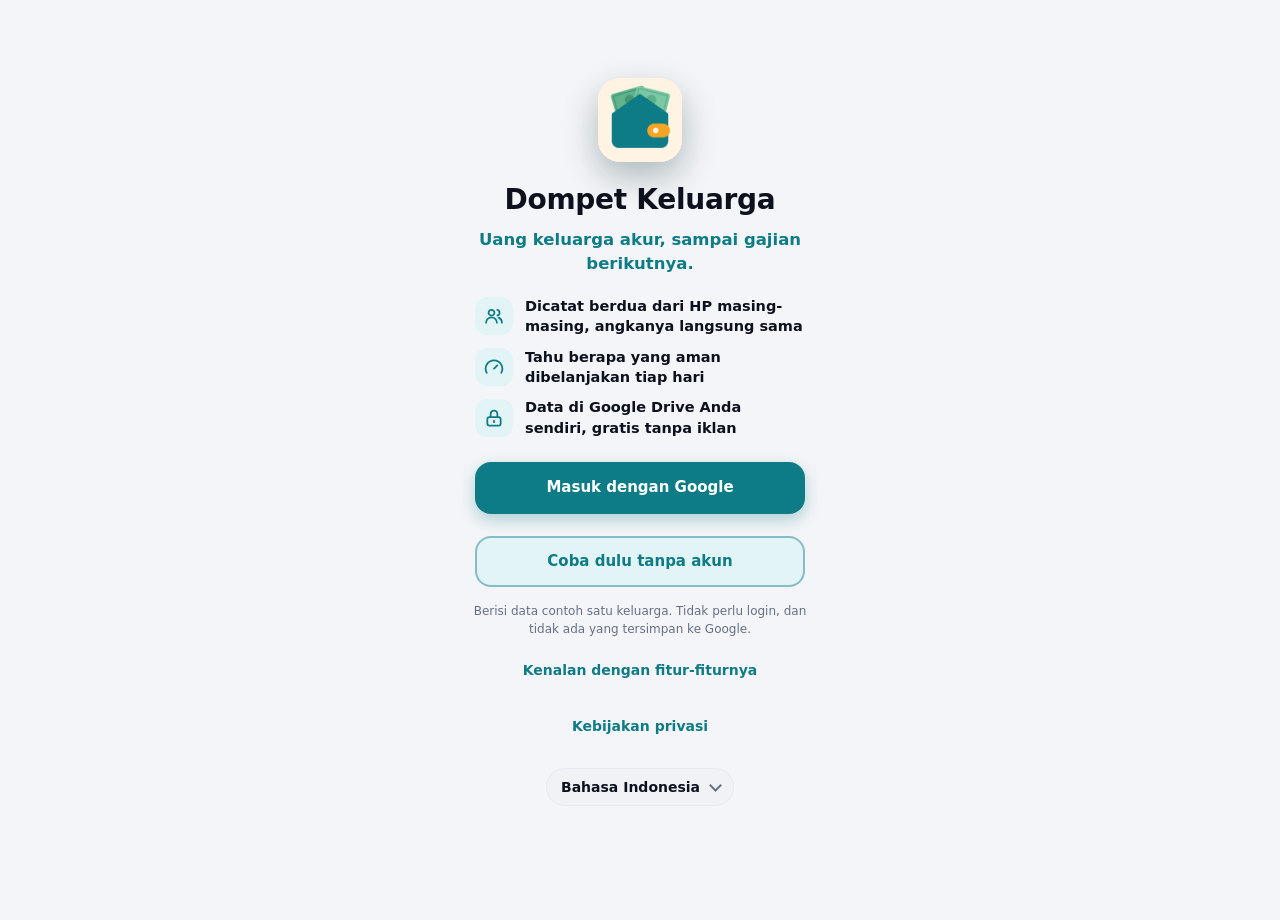
==== web/index.html @ 5c4fb296 "Kebiasaan & Tantangan kini halaman penuh (seperti Catatan, dengan tombol kembali) alih-alih lembar b" ====
<!DOCTYPE html>
<html lang="id">
  <head>
    <meta charset="utf-8">
    <!-- Lapisan cadangan terhadap XSS: skrip hanya dari situs ini & Google. Kalau isi skrip tema di bawah diubah,
         perbarui hash sha256-nya (lihat docs/PEMILIK.md → Mengembangkan). -->
    <meta http-equiv="Content-Security-Policy" content="default-src 'self';
      script-src 'self' 'sha256-sZtq8vXQrYJTKII27wSEOr4FVrgXUtl1KyW2w2p0Rfk=' https://accounts.google.com https://apis.google.com https://www.gstatic.com;
      style-src 'self' 'unsafe-inline' https://fonts.googleapis.com https://accounts.google.com https://apis.google.com https://www.gstatic.com;
      font-src 'self' data: https://fonts.gstatic.com;
      img-src 'self' data: blob: https:;
      connect-src 'self' https://*.googleapis.com https://accounts.google.com https://apis.google.com https://logam-mulia-api.iamutaki.workers.dev;
      frame-src https://accounts.google.com https://docs.google.com https://drive.google.com https://apis.google.com https://*.googleapis.com;
      object-src 'none'; base-uri 'self'; form-action 'self'">
    <meta name="viewport" content="width=device-width, initial-scale=1, viewport-fit=cover, interactive-widget=resizes-content">
    <meta name="theme-color" content="#f4f5f8" media="(prefers-color-scheme: light)">
    <meta name="theme-color" content="#0b0c10" media="(prefers-color-scheme: dark)">
    <title>Dompet Keluarga</title>
    <!-- Pratinjau tautan (WhatsApp, Instagram, Telegram): gambar 1200×630 di gambar/pratinjau.jpg -->
    <meta name="description" content="Catat keuangan keluarga berdua dari HP masing-masing. Gratis, tanpa iklan, data di Google Drive Anda sendiri.">
    <meta property="og:type" content="website">
    <meta property="og:site_name" content="Dompet Keluarga">
    <meta property="og:title" content="Dompet Keluarga: uang keluarga akur, sampai gajian berikutnya">
    <meta property="og:description" content="Dicatat berdua, angkanya sama. Gratis, tanpa iklan, data di Google Drive Anda. Coba langsung tanpa akun.">
    <meta property="og:image" content="https://shiroesyn202601-ship-it.github.io/dompet-keluarga/gambar/pratinjau.jpg">
    <meta property="og:image:width" content="1200">
    <meta property="og:image:height" content="630">
    <meta property="og:url" content="https://shiroesyn202601-ship-it.github.io/dompet-keluarga/">
    <meta name="twitter:card" content="summary_large_image">
    <link rel="manifest" href="manifest.webmanifest">
    <link rel="icon" type="image/png" sizes="32x32" href="ikon/favicon-32.png">
    <link rel="apple-touch-icon" href="ikon/apple-touch-icon.png">
    <meta name="apple-mobile-web-app-capable" content="yes">
    <meta name="mobile-web-app-capable" content="yes">
    <meta name="apple-mobile-web-app-status-bar-style" content="default">
    <meta name="apple-mobile-web-app-title" content="Dompet Keluarga">
    <link rel="preconnect" href="https://fonts.googleapis.com">
    <link rel="preconnect" href="https://fonts.gstatic.com" crossorigin>
    <!-- Font hanya di-preload (tidak menahan tampilan pertama); dipasang sebagai stylesheet oleh app.js. -->
    <link rel="preload" as="style" id="font-utama" href="https://fonts.googleapis.com/css2?family=Plus+Jakarta+Sans:wght@400;500;600;700;800&display=swap">
    <script>
      // Tema & mode samar dipasang sebelum CSS dimuat supaya layar tidak berkedip (lihat aturTema di app.js).
      try {
        var t = localStorage.getItem('dk_tema');
        if (t === 'dark' || t === 'light') document.documentElement.dataset.theme = t;
      } catch (e) { /* mode privat */ }
    </script>
    <link rel="stylesheet" href="assets/styles.css">
    <script src="https://accounts.google.com/gsi/client" async defer></script>
  </head>
  <body>
    <main id="view">
      <div class="kerangka" aria-busy="true" aria-label="Memuat" data-t-label>
        <div class="k-kepala"><i class="k-bulat"></i><div><i class="k-garis" style="width:50px"></i><i class="k-garis tebal" style="width:110px"></i></div><i class="k-pil"></i></div>
        <i class="k-kartu"></i>
        <div class="k-pintasan"><i></i><i></i><i></i><i></i><i></i><i></i></div>
        <div class="k-bento"><i></i><i></i></div>
        <i class="k-garis tebal" style="width:160px;margin:6px 0 12px"></i>
        <div class="k-daftar"><div><i class="k-bulat kecil"></i><i class="k-garis"></i></div><div><i class="k-bulat kecil"></i><i class="k-garis"></i></div><div><i class="k-bulat kecil"></i><i class="k-garis"></i></div></div>
      </div>
    </main>

    <nav class="bottomnav" id="nav" hidden>
      <!-- Layar lebar (≥ 960px): navigasi jadi sidebar kiri; elemen .hanya-lebar hanya tampil di sana (lihat styles.css → Tampilan web). -->
      <div class="nav-merek hanya-lebar"><img src="ikon/ikon-192.png" alt=""><b>Dompet Keluarga</b></div>
      <!-- HP: menu digeser kiri/kanan per halaman (3 halaman), tombol ＋ tetap di tengah (aturGeserNav di app.js).
           Layar lebar: pembungkus .nav-geser / .nav-hal tidak berpengaruh (display: contents). -->
      <div class="nav-geser" id="nav-geser"><div class="nav-hal">
      <button data-aksi="tab" data-tab="beranda" data-t>
        <svg class="ik" viewBox="0 0 24 24" aria-hidden="true"><path d="M3 10.5 12 3l9 7.5"/><path d="M5 9.5V20a1 1 0 0 0 1 1h4v-6h4v6h4a1 1 0 0 0 1-1V9.5"/></svg>Beranda</button>
      <button data-aksi="tab" data-tab="riwayat" data-t>
        <svg class="ik" viewBox="0 0 24 24" aria-hidden="true"><path d="M3 12a9 9 0 1 0 3-6.7L3 8"/><path d="M3 3v5h5"/><path d="M12 7v5l3 2"/></svg>Riwayat</button>
      <span class="nav-celah" aria-hidden="true"></span>
      <button data-aksi="tab" data-tab="dompet" data-t>
        <svg class="ik" viewBox="0 0 24 24" aria-hidden="true"><path d="M19 7V4a1 1 0 0 0-1-1H5a2 2 0 0 0 0 4h15a1 1 0 0 1 1 1v4h-3a2 2 0 0 0 0 4h3a1 1 0 0 0 1-1v-2a1 1 0 0 0-1-1"/><path d="M3 5v14a2 2 0 0 0 2 2h15a1 1 0 0 0 1-1v-4"/></svg>Dompet</button>
      <button data-aksi="tab" data-tab="laporan" data-t>
        <svg class="ik" viewBox="0 0 24 24" aria-hidden="true"><path d="M3 3v18h18"/><path d="M7 15v3M12 10v8M17 6v12"/></svg>Laporan</button>
      </div><div class="nav-hal">
      <button data-aksi="tab" data-tab="catatan" data-t>
        <svg class="ik" viewBox="0 0 24 24" aria-hidden="true"><rect x="3" y="4" width="18" height="17" rx="2"/><path d="M16 2v4M8 2v4M3 10h18"/></svg>Catatan</button>
      <button data-aksi="tab" data-tab="sholat" data-t>
        <svg class="ik" viewBox="0 0 24 24" aria-hidden="true"><path d="M4 21V11l8-6 8 6v10"/><path d="M9 21v-5a3 3 0 0 1 6 0v5"/><path d="M12 2v3"/></svg>Sholat</button>
      <span class="nav-celah" aria-hidden="true"></span>
      <button data-aksi="tab" data-tab="kebiasaan" data-t>
        <svg class="ik" viewBox="0 0 24 24" aria-hidden="true"><path d="M12 22c4 0 7-2.7 7-6.7 0-3.3-2.3-5.6-3.6-7.3-.4 1.8-1.4 3-2.6 3.6.2-3.4-1.4-6.6-4.3-8.6.2 3-1.4 5-3 6.8C4.3 11.2 5 13.6 5 15.3 5 19.3 8 22 12 22z"/></svg>Tantangan</button>
      <button data-aksi="cek-beli" data-t>
        <svg class="ik" viewBox="0 0 24 24" aria-hidden="true"><path d="M5 8h14l-1.2 12.1a1 1 0 0 1-1 .9H7.2a1 1 0 0 1-1-.9z"/><path d="M9 11V7a3 3 0 0 1 6 0v4"/></svg>Cek beli</button>
      </div><div class="nav-hal">
      <button data-aksi="atur-anggaran" data-t>
        <svg class="ik" viewBox="0 0 24 24" aria-hidden="true"><circle cx="12" cy="12" r="9"/><circle cx="12" cy="12" r="5"/><circle cx="12" cy="12" r="1"/></svg>Anggaran</button>
      <button data-aksi="kelola-rutin" data-t>
        <svg class="ik" viewBox="0 0 24 24" aria-hidden="true"><path d="M4 2v20l2-1 2 1 2-1 2 1 2-1 2 1 2-1 2 1V2l-2 1-2-1-2 1-2-1-2 1-2-1-2 1z"/><path d="M16 8h-6a2 2 0 1 0 0 4h4a2 2 0 1 1 0 4H8"/><path d="M12 17.5v-11"/></svg>Tagihan</button>
      <span class="nav-celah" aria-hidden="true"></span>
      <button class="nav-bawah" data-aksi="tab" data-tab="lainnya" data-t>
        <svg class="ik" viewBox="0 0 24 24" aria-hidden="true"><circle cx="12" cy="12" r="3"/><path d="M19.4 15a1.7 1.7 0 0 0 .3 1.8l.1.1a2 2 0 1 1-2.8 2.8l-.1-.1a1.7 1.7 0 0 0-1.8-.3 1.7 1.7 0 0 0-1 1.5V21a2 2 0 1 1-4 0v-.1a1.7 1.7 0 0 0-1.1-1.5 1.7 1.7 0 0 0-1.8.3l-.1.1a2 2 0 1 1-2.8-2.8l.1-.1a1.7 1.7 0 0 0 .3-1.8 1.7 1.7 0 0 0-1.5-1H3a2 2 0 1 1 0-4h.1a1.7 1.7 0 0 0 1.5-1.1 1.7 1.7 0 0 0-.3-1.8l-.1-.1a2 2 0 1 1 2.8-2.8l.1.1a1.7 1.7 0 0 0 1.8.3H9a1.7 1.7 0 0 0 1-1.5V3a2 2 0 1 1 4 0v.1a1.7 1.7 0 0 0 1 1.5 1.7 1.7 0 0 0 1.8-.3l.1-.1a2 2 0 1 1 2.8 2.8l-.1.1a1.7 1.7 0 0 0-.3 1.8V9a1.7 1.7 0 0 0 1.5 1H21a2 2 0 1 1 0 4h-.1a1.7 1.7 0 0 0-1.5 1z"/></svg>Pengaturan</button>
      </div></div>
      <button class="fab" data-aksi="tambah-trx" aria-label="Catat transaksi" data-t-label>
        <svg class="ik" viewBox="0 0 24 24" aria-hidden="true"><path d="M12 5v14M5 12h14"/></svg><span class="hanya-lebar" data-t>Catat transaksi</span></button>
      <div class="nav-titik" aria-hidden="true"><i></i><i></i><i></i></div>
    </nav>

    <div id="sheet" class="sheet" hidden>
      <div class="sheet-bg" data-aksi="tutup-sheet"></div>
      <div class="sheet-panel" role="dialog" aria-modal="true">
        <div class="grabber"></div>
        <div class="sheet-head">
          <h2 id="sheet-judul"></h2>
          <button class="tombol-ikon" data-aksi="tutup-sheet" aria-label="Tutup" data-t-label>
            <svg class="ik" viewBox="0 0 24 24" aria-hidden="true" style="width:18px;height:18px"><path d="M18 6 6 18M6 6l12 12"/></svg></button>
        </div>
        <div id="sheet-isi"></div>
      </div>
    </div>

    <div id="antrian" class="antrian" aria-live="polite" hidden></div>
    <input type="file" id="input-struk" accept="image/*" hidden>
    <input type="file" id="input-struk-kamera" accept="image/*" capture="environment" hidden>
    <div id="loading" class="loading" hidden><div class="spinner"></div></div>
    <div id="sesi" class="sesi" role="alertdialog" aria-modal="true" aria-labelledby="sesi-judul" hidden></div>
    <div id="kunci" class="kunci" role="dialog" aria-modal="true" aria-label="Aplikasi terkunci" data-t-label hidden></div>
    <div id="tanya" class="sesi tanya" role="alertdialog" aria-modal="true" aria-labelledby="tanya-pesan" hidden></div>
    <div id="toast" class="toast" hidden></div>

    <script src="assets/bahasa.js"></script>
    <script src="assets/bahasa-en.js"></script>
    <script src="assets/config.js"></script>
    <script src="assets/google.js"></script>
    <script src="assets/demo.js"></script>
    <script src="assets/struk.js"></script>
    <script src="assets/sholat.js"></script>
    <script src="assets/ilustrasi.js"></script>
    <script src="assets/db.js"></script>
    <script src="assets/app.js"></script>
    <script src="assets/app-halaman.js"></script>
    <script src="assets/app-form.js"></script>
    <script src="assets/app-aksi.js"></script>
    <script src="assets/app-catatan.js"></script>
    <script src="assets/app-interaksi.js"></script>
    <script src="assets/app-fitur.js"></script>
    <script src="assets/muda.js"></script>
  </body>
</html>
---- web/assets/styles.css ----
/* ==========================================================================
   Dompet Keluarga — gaya "fintech bersih"
   Latar terang lembut, kartu besar membulat, angka tebal, satu warna aksen,
   navigasi pil mengambang. Mode gelap otomatis mengikuti perangkat.
   ========================================================================== */

:root {
  --bg: #f4f5f8;
  --card: #ffffff;
  --card-2: #f1f2f6;          /* isian, tile, tombol sekunder */
  --text: #0c111d;
  --muted: #667085;
  --line: #e8eaef;
  --primary: #0e7c86;
  --primary-soft: #e2f4f5;
  --on-primary: #ffffff;
  --masuk: #079455;
  --keluar: #d63c2f;
  --transfer: #2e6bdc;
  --hero-1: #062a2e;
  --hero-2: #0b4f55;
  --shadow: 0 1px 2px rgba(16, 24, 40, .04), 0 4px 16px rgba(16, 24, 40, .05);
  --shadow-up: 0 10px 30px rgba(16, 24, 40, .14);
  --radius: 22px;
  --radius-sm: 14px;
  --nav-h: 68px;
  /* Grafik: seri kategorikal (divalidasi untuk buta warna di atas --card) & status anggaran */
  --seri-1: #2a78d6;
  --seri-2: #eb6834;
  --status-warning: #fab219;
  --status-critical: #d03b3b;
  color-scheme: light;
}
/* Mode gelap: otomatis ikut perangkat, kecuali dipilih manual di ⚙️ (atribut data-theme di <html>).
   Isi dua blok di bawah harus sama. */
:root[data-theme="dark"] {
  --bg: #0b0c10;
  --card: #15171d;
  --card-2: #1d2028;
  --text: #f2f4f7;
  --muted: #98a2b3;
  --line: #252833;
  --primary: #4cc9d1;
  --primary-soft: #0f2e31;
  --on-primary: #04211f;
  --masuk: #3ccb8b;
  --keluar: #ff8a7a;
  --transfer: #6ea2ff;
  --hero-1: #082b2e;
  --hero-2: #0e4c52;
  --shadow: none;
  --shadow-up: 0 10px 30px rgba(0, 0, 0, .5);
  --seri-1: #3987e5;
  --seri-2: #d95926;
  color-scheme: dark;
}
@media (prefers-color-scheme: dark) {
  :root:not([data-theme="light"]) {
    --bg: #0b0c10;
    --card: #15171d;
    --card-2: #1d2028;
    --text: #f2f4f7;
    --muted: #98a2b3;
    --line: #252833;
    --primary: #4cc9d1;
    --primary-soft: #0f2e31;
    --on-primary: #04211f;
    --masuk: #3ccb8b;
    --keluar: #ff8a7a;
    --transfer: #6ea2ff;
    --hero-1: #082b2e;
    --hero-2: #0e4c52;
    --shadow: none;
    --shadow-up: 0 10px 30px rgba(0, 0, 0, .5);
    --seri-1: #3987e5;
    --seri-2: #d95926;
    color-scheme: dark;
  }
}

* { box-sizing: border-box; -webkit-tap-highlight-color: transparent; }
html, body { margin: 0; background: var(--bg); color: var(--text); overscroll-behavior-y: contain; }
body {
  font: 15px/1.45 "Plus Jakarta Sans", system-ui, -apple-system, "Segoe UI", Roboto, sans-serif;
  max-width: 520px;
  margin: 0 auto;
  min-height: 100vh;
  -webkit-font-smoothing: antialiased;
}
button, input, select, textarea { font: inherit; color: inherit; }
button { cursor: pointer; border: 0; background: none; padding: 0; }
button:focus-visible, a:focus-visible, input:focus-visible { outline: 2px solid var(--primary); outline-offset: 2px; }
h1, h2, h3 { margin: 0; letter-spacing: -.01em; }
.besar, .nominal, .nilai, .tile b, .ringkas b, .input-jumlah input { font-variant-numeric: tabular-nums; }
svg.ik { width: 22px; height: 22px; stroke: currentColor; fill: none; stroke-width: 1.9; stroke-linecap: round; stroke-linejoin: round; flex: none; }

/* Ruang bawah untuk navigasi mengambang, supaya isi terakhir tidak tertutup. */
#view { padding: 14px 16px calc(var(--nav-h) + 40px + env(safe-area-inset-bottom)); }

/* ---------- Header ---------- */
.kepala { display: flex; align-items: center; justify-content: space-between; gap: 12px; margin: 4px 0 18px; }
.kepala h1 { font-size: 24px; font-weight: 800; }
.kepala small { display: block; color: var(--muted); font-size: 13px; }
.kepala-kanan { display: flex; align-items: center; gap: 8px; flex: none; }
.kepala-kembali { justify-content: flex-start; }
.sapa { display: flex; align-items: center; gap: 10px; min-width: 0; flex: 1; }
.sapa > div { min-width: 0; }
.sapa h1 { font-size: 18px; white-space: nowrap; overflow: hidden; text-overflow: ellipsis; }
.avatar {
  width: 40px; height: 40px; border-radius: 50%; flex: none; display: grid; place-items: center;
  background: linear-gradient(135deg, var(--primary), #f5a524); color: #fff; font-weight: 800; font-size: 16px;
}
/* Avatar: foto sendiri atau gambar bawaan (emoji di atas warna) */
.avatar-tombol { display: block; border-radius: 50%; }
.avatar-tombol:active .avatar { transform: scale(.94); }
.avatar-foto { overflow: hidden; background: var(--card-2); }
.avatar-foto img { width: 100%; height: 100%; object-fit: cover; display: block; }
.avatar-emoji, .grid-avatar button { background: linear-gradient(135deg, var(--av), color-mix(in srgb, var(--av) 55%, #000)); font-size: 29px; line-height: 1; }
.avatar.besar { width: 76px; height: 76px; font-size: 30px; }
.avatar-emoji.besar { font-size: 54px; }
.avatar.mini { display: inline-grid; width: 22px; height: 22px; font-size: 11px; vertical-align: -6px; }
.avatar-emoji.mini { font-size: 16px; }
.ikon-bulat .avatar { width: 100%; height: 100%; }
.avatar-pratinjau { display: flex; align-items: center; gap: 14px; margin-bottom: 16px; }
.avatar-pratinjau b { font-size: 17px; }
.avatar-pratinjau small { display: block; color: var(--muted); font-size: 12.5px; margin-top: 2px; }
.tombol-unggah-avatar { cursor: pointer; text-align: center; }
.grid-avatar { display: grid; grid-template-columns: repeat(6, minmax(0, 1fr)); gap: 10px; }
.grid-avatar button { aspect-ratio: 1; border-radius: 50%; display: grid; place-items: center; container-type: inline-size; transition: transform .12s; }
/* Ukuran emoji mengikuti lebar lingkarannya sendiri, jadi pas di HP maupun laptop. */
.grid-avatar button span { font-size: 28px; font-size: 56cqi; line-height: 1; }
.grid-avatar button:active { transform: scale(.92); }
.label-avatar { margin-top: 16px; }
.grid-avatar + .label-avatar { margin-top: 18px; }
.grid-avatar button.aktif { box-shadow: 0 0 0 2px var(--card), 0 0 0 4px var(--primary); }
.judul-bagian { font-size: 17px; font-weight: 800; margin: 24px 2px 10px; display: flex; justify-content: space-between; align-items: center; }
.judul-bagian button { font-size: 13px; font-weight: 700; color: var(--primary); }
.pemilih-bulan { display: flex; align-items: center; gap: 2px; background: var(--card); border-radius: 999px; padding: 3px; box-shadow: var(--shadow); border: 1px solid var(--line); }
.pemilih-bulan span { font-size: 13px; font-weight: 700; min-width: 96px; text-align: center; }
.pemilih-bulan button { width: 30px; height: 30px; border-radius: 50%; font-size: 18px; color: var(--muted); display: grid; place-items: center; }
.pemilih-bulan button:active { background: var(--card-2); }
.tombol-ikon { width: 40px; height: 40px; border-radius: 50%; background: var(--card); border: 1px solid var(--line); display: grid; place-items: center; font-size: 17px; color: var(--text); box-shadow: var(--shadow); flex: none; }

/* ---------- Kartu ---------- */
.kartu { background: var(--card); border-radius: var(--radius); padding: 18px; margin-bottom: 14px; box-shadow: var(--shadow); border: 1px solid var(--line); }
.kartu h3 { font-size: 15px; font-weight: 800; margin-bottom: 12px; display: flex; justify-content: space-between; align-items: center; gap: 8px; }
.kartu h3 button { color: var(--primary); font-size: 13px; font-weight: 700; }
.pemisah { border-top: 1px solid var(--line); margin: 8px 0; }

/* Kartu saldo: gaya kartu bank gelap dengan cahaya aksen */
.kartu-saldo {
  position: relative; overflow: hidden; color: #fff; border: 0; padding: 22px 20px 18px;
  background:
    radial-gradient(120% 90% at 100% 0%, rgba(45, 212, 191, .42), transparent 55%),
    radial-gradient(80% 70% at 0% 100%, rgba(245, 165, 36, .28), transparent 60%),
    linear-gradient(140deg, var(--hero-1), var(--hero-2));
  box-shadow: 0 14px 34px rgba(6, 42, 46, .28);
}
.kartu-saldo::after {
  content: ""; position: absolute; width: 220px; height: 220px; right: -80px; bottom: -120px;
  border-radius: 50%; border: 1px solid rgba(255, 255, 255, .08); box-shadow: 0 0 0 28px rgba(255, 255, 255, .03);
  pointer-events: none;
}
.kartu-saldo small { opacity: .72; font-size: 13px; }
.kartu-saldo .besar { font-size: 34px; font-weight: 800; margin: 2px 0 16px; letter-spacing: -.02em; }
.ringkas { display: grid; grid-template-columns: 1fr 1fr; gap: 10px; position: relative; z-index: 1; }
.ringkas > div { display: flex; align-items: center; gap: 10px; background: rgba(255, 255, 255, .09); border: 1px solid rgba(255, 255, 255, .1); border-radius: 16px; padding: 10px 12px; min-width: 0; }
.ringkas .panah-bulat { width: 30px; height: 30px; border-radius: 50%; display: grid; place-items: center; flex: none; font-size: 15px; font-weight: 800; }
.ringkas .panah-bulat.masuk { background: rgba(60, 203, 139, .2); color: #6ee7b0; }
.ringkas .panah-bulat.keluar { background: rgba(251, 117, 147, .2); color: #fda4b8; }
.ringkas > div > span:last-child { min-width: 0; }
.ringkas small { display: block; font-size: 11px; }
.ringkas b { display: block; font-size: 14px; white-space: nowrap; overflow: hidden; text-overflow: ellipsis; }
.selisih { margin-top: 12px; font-size: 13px; opacity: .85; position: relative; z-index: 1; }
.tautan-putih { display: inline-flex; align-items: center; gap: 4px; color: inherit; text-align: left; background: rgba(255, 255, 255, .1); border-radius: 999px; padding: 6px 12px; opacity: 1; }

/* ---------- Aksi cepat ---------- */
/* Baris pintasan: 5 tampil (lebar 1/5 area geser), sisanya digeser ke samping tanpa scrollbar; tombol Atur tetap di ujung. */
.aksi-cepat { display: grid; grid-template-columns: 5fr 1fr; gap: 4px; margin: 4px 0 18px; align-items: start; }
.aksi-cepat-geser { display: flex; overflow-x: auto; overflow-y: hidden; scroll-snap-type: x mandatory; overscroll-behavior-x: contain;
  scrollbar-width: none; -ms-overflow-style: none; padding: 4px 0 10px; margin: -4px 0 -10px; touch-action: pan-x pan-y; }
.aksi-cepat-geser::-webkit-scrollbar { display: none; }
.aksi-cepat-geser button { flex: 0 0 20%; scroll-snap-align: start; }
.aksi-cepat button { display: flex; flex-direction: column; align-items: center; gap: 6px; font-size: 11.5px; min-width: 0; text-align: center; line-height: 1.2; font-weight: 600; color: var(--text); }
.aksi-cepat .kotak { width: 48px; height: 48px; border-radius: 16px; display: grid; place-items: center; background: var(--card); border: 1px solid var(--line); box-shadow: var(--shadow); color: var(--primary); }
.aksi-cepat button:active .kotak { transform: scale(.94); }

/* ---------- Bento ---------- */
.bento { display: grid; grid-template-columns: 1fr 1fr; gap: 12px; margin-bottom: 14px; }
.bento > button { text-align: left; background: var(--card); border: 1px solid var(--line); border-radius: var(--radius); padding: 16px; box-shadow: var(--shadow); display: flex; flex-direction: column; gap: 6px; min-width: 0; }
.bento small { color: var(--muted); font-size: 12px; font-weight: 600; display: flex; justify-content: space-between; }
.bento b { font-size: 20px; font-weight: 800; white-space: nowrap; overflow: hidden; text-overflow: ellipsis; }
.bento .ket { font-size: 12px; color: var(--muted); }
.bento .meter { margin-top: 2px; }

/* ---------- Bar kategori & meter ---------- */
.bar-item { display: grid; grid-template-columns: 36px 1fr auto; gap: 5px 12px; align-items: center; padding: 8px 0; }
.bar-item .ikon { grid-row: span 2; width: 36px; height: 36px; border-radius: 12px; background: var(--card-2); display: grid; place-items: center; font-size: 18px; }
.bar-item .nama { font-size: 14px; font-weight: 600; min-width: 0; overflow: hidden; text-overflow: ellipsis; white-space: nowrap; }
.bar-item .nilai { font-size: 14px; font-weight: 700; text-align: right; white-space: nowrap; }
.bar-item .nilai small { font-weight: 500; color: var(--muted); font-size: 12px; }
.bar-item .ket { grid-column: 2 / 4; font-size: 12px; color: var(--muted); }
.bar { grid-column: 2 / 4; height: 6px; background: var(--card-2); border-radius: 99px; overflow: hidden; }
.bar i { display: block; height: 100%; background: var(--primary); border-radius: 99px; }
.meter { display: block; grid-column: 2 / 4; height: 8px; background: var(--card-2); border-radius: 99px; overflow: hidden; }
.meter i { display: block; height: 100%; background: var(--primary); border-radius: 99px; }
.meter.hampir i { background: var(--status-warning); }
.meter.lewat i { background: var(--status-critical); }
.baris .isi .meter { margin: 7px 0 5px; }

/* ---------- Daftar transaksi ---------- */
.trx { display: flex; align-items: center; gap: 12px; width: 100%; text-align: left; padding: 11px 0; border-bottom: 1px solid var(--line); }
.trx:last-child { border-bottom: 0; }
/* Transaksi kini dibungkus .trx-geser: garis pemisah ikut pembungkusnya. */
.trx-geser > .trx { border-bottom: 1px solid var(--line); }
.trx-geser:last-child > .trx { border-bottom: 0; }
.ikon-bulat { width: 44px; height: 44px; border-radius: 15px; background: var(--card-2); display: grid; place-items: center; font-size: 21px; flex: none; }
.trx-isi { flex: 1; min-width: 0; }
.trx-isi b { display: block; font-weight: 700; font-size: 14px; white-space: nowrap; overflow: hidden; text-overflow: ellipsis; }
.trx-isi small { display: block; color: var(--muted); font-size: 12px; white-space: nowrap; overflow: hidden; text-overflow: ellipsis; }
.nominal { font-weight: 800; font-size: 14px; white-space: nowrap; }
.nominal.masuk { color: var(--masuk); }
.nominal.keluar { color: var(--text); }
.nominal.transfer { color: var(--transfer); }
.nominal.minus { color: var(--keluar); }
.grup-tanggal { display: flex; justify-content: space-between; font-size: 13px; color: var(--muted); font-weight: 700; margin: 20px 4px 8px; }
.grup-tanggal:first-child { margin-top: 0; }
.kosong { text-align: center; color: var(--muted); padding: 26px 12px; font-size: 14px; }
.kosong span { font-size: 38px; display: block; margin-bottom: 8px; }

/* ---------- Filter ---------- */
.cari { width: 100%; padding: 13px 16px; border-radius: 16px; border: 1px solid var(--line); background: var(--card); margin-bottom: 12px; outline: none; box-shadow: var(--shadow); }
.cari:focus { border-color: var(--primary); }
.chips { display: flex; gap: 8px; overflow-x: auto; padding-bottom: 4px; margin-bottom: 14px; scrollbar-width: none; }
.chips::-webkit-scrollbar { display: none; }
.chip { padding: 8px 15px; min-height: 40px; border-radius: 999px; border: 1px solid var(--line); background: var(--card); font-size: 13px; font-weight: 600; white-space: nowrap; }
.chip small { font-weight: 500; color: inherit; opacity: .75; }
.chip.aktif { background: var(--text); color: var(--bg); border-color: var(--text); }

/* ---------- Baris daftar (dompet, pengaturan) ---------- */
.baris { display: flex; align-items: center; gap: 12px; width: 100%; text-align: left; padding: 12px 0; border-bottom: 1px solid var(--line); color: inherit; text-decoration: none; }
.baris:last-child { border-bottom: 0; }
.baris .isi { flex: 1; min-width: 0; }
.baris .isi b { font-weight: 700; }
.baris .isi small { display: block; color: var(--muted); font-size: 12px; }
.baris .panah { color: var(--muted); font-size: 20px; }
.baris-input .field { flex: none; width: 128px; padding: 9px 12px; text-align: right; }
.tombol-tambah { width: 100%; padding: 14px; border-radius: 16px; border: 1.5px dashed var(--line); color: var(--primary); font-weight: 700; margin-top: 2px; background: transparent; }

/* ---------- Tabungan ---------- */
.ringkas-tabungan { display: flex; align-items: center; gap: 12px; margin-bottom: 14px; }
.ringkas-tabungan small { display: block; color: var(--muted); font-size: 12px; }
.ringkas-tabungan b { font-size: 26px; font-weight: 800; }

/* ---------- Laporan ---------- */
.kpi { display: grid; grid-template-columns: 1fr 1fr; gap: 12px; margin-bottom: 14px; }
.kpi .tile:last-child:nth-child(odd) { grid-column: 1 / -1; }
.tile { background: var(--card); border: 1px solid var(--line); border-radius: 18px; padding: 14px; min-width: 0; box-shadow: var(--shadow); }
.tile small { display: block; color: var(--muted); font-size: 12px; font-weight: 600; }
.tile b { display: block; font-size: 17px; font-weight: 800; margin-top: 4px; overflow-wrap: anywhere; }
.tile span { display: block; font-size: 11px; color: var(--muted); margin-top: 2px; }
.legenda { display: flex; gap: 14px; font-size: 12px; color: var(--muted); margin-bottom: 6px; }
.sw { display: inline-block; width: 10px; height: 10px; border-radius: 3px; margin-right: 6px; vertical-align: -1px; }
.sw.seri-1 { background: var(--seri-1); }
.sw.seri-2 { background: var(--seri-2); }
.grafik { display: block; width: 100%; height: auto; }
.grafik .grid { stroke: var(--line); stroke-width: 1; }
.grafik .dasar { stroke: var(--muted); stroke-width: 1; opacity: .5; }
.grafik .sumbu { fill: var(--muted); font-size: 10px; font-family: inherit; }
.grafik .sumbu.aktif { fill: var(--text); font-weight: 800; }
.grafik .seri-1 { fill: var(--seri-1); }
.grafik .seri-2 { fill: var(--seri-2); }
.grafik .pilih { fill: var(--primary-soft); }
.grafik .hit { fill: transparent; cursor: pointer; }
.grafik .garis { fill: none; stroke-width: 2.4; stroke-linejoin: round; stroke-linecap: round;
  stroke-dasharray: 1; stroke-dashoffset: 1; animation: gambar-garis .9s cubic-bezier(.4, 0, .2, 1) .1s forwards; }
.grafik .garis.seri-1 { stroke: var(--seri-1); }
.grafik .garis.seri-2 { stroke: var(--seri-2); }
.grafik .area { stroke: none; opacity: 0; animation: muncul-area .6s ease-out .6s forwards; }
.grafik .area.seri-1 { fill: var(--seri-1); }
.grafik .area.seri-2 { fill: var(--seri-2); }
.grafik .titik { stroke: var(--card); stroke-width: 1.5; opacity: 0; animation: muncul-titik .3s ease-out forwards; transform-box: fill-box; transform-origin: center; }
/* Batang tumbuh dari garis dasar (selisih negatif tumbuh ke bawah dari garis nol) */
.grafik .tumbuh { transform-box: fill-box; transform-origin: 50% 100%; animation: tumbuh .6s cubic-bezier(.2, .8, .2, 1) both; }
.grafik .defisit.tumbuh { transform-origin: 50% 0; }
/* Carousel Laporan: animasi hanya di slide yang sedang dilihat (.main), diputar ulang setiap kali didatangi.
   Slide lain menunggu di keadaan awal (tersembunyi); .diam = langsung tampil penuh tanpa animasi. */
.slide-grafik:not(.main) .grafik * { animation: none !important; }
.slide-grafik:not(.main):not(.diam) .tumbuh { transform: scaleY(0); }
.slide-grafik.diam .garis { stroke-dashoffset: 0; }
.slide-grafik.diam .area { opacity: .1; }
.slide-grafik.diam .titik { opacity: 1; }
@keyframes tumbuh { from { transform: scaleY(0); } }
@keyframes gambar-garis { to { stroke-dashoffset: 0; } }
@keyframes muncul-area { to { opacity: .1; } }
@keyframes muncul-titik { from { opacity: 0; transform: scale(.3); } to { opacity: 1; transform: scale(1); } }
.grafik .surplus, .sw.surplus { fill: var(--masuk); background: var(--masuk); }
.grafik .defisit, .sw.defisit { fill: var(--keluar); background: var(--keluar); }
/* Grafik bulanan Laporan: geser ke samping untuk ganti jenis */
.geser-grafik { display: flex; overflow-x: auto; scroll-snap-type: x mandatory; overscroll-behavior-x: contain; scrollbar-width: none; margin: 0 -2px; }
.geser-grafik::-webkit-scrollbar { display: none; }
.slide-grafik { flex: 0 0 100%; min-width: 0; scroll-snap-align: start; scroll-snap-stop: always; padding: 0 2px; }
.titik-grafik { display: flex; justify-content: center; gap: 4px; margin: 6px 0 2px; }
.titik-grafik button { display: flex; align-items: center; gap: 6px; min-height: 36px; padding: 0 10px; border-radius: 99px; font-size: 12px; font-weight: 700; color: var(--muted); }
.titik-grafik button span { width: 7px; height: 7px; border-radius: 50%; background: var(--line); transition: width .2s, background .2s; }
.titik-grafik button.aktif { color: var(--text); }
.titik-grafik button.aktif span { width: 18px; border-radius: 99px; background: var(--primary); }
.detail-bulan { font-size: 13px; margin: 10px 0 0; }
.detail-bulan small { color: var(--muted); font-size: 12px; }
.tabel-data summary { font-size: 13px; font-weight: 700; color: var(--primary); cursor: pointer; margin-top: 12px; }
.tabel-data table { width: 100%; border-collapse: collapse; font-size: 12px; margin-top: 8px; font-variant-numeric: tabular-nums; }
.tabel-data th, .tabel-data td { padding: 6px 2px; text-align: right; border-bottom: 1px solid var(--line); white-space: nowrap; }
.tabel-data th:first-child, .tabel-data td:first-child { text-align: left; }
.banding { display: flex; align-items: center; gap: 10px; padding: 10px 0; border-bottom: 1px solid var(--line); font-size: 13px; }
.banding .ikon { font-size: 18px; width: 36px; height: 36px; border-radius: 12px; background: var(--card-2); display: grid; place-items: center; flex: none; }
.banding .isi { flex: 1; min-width: 0; }
.banding .isi b { font-weight: 700; }
.banding .isi small { display: block; color: var(--muted); font-size: 12px; }
.banding > span:last-child { text-align: right; white-space: nowrap; font-weight: 700; }
.banding .naik { color: var(--keluar); }
.banding .turun { color: var(--masuk); }

/* ---------- Navigasi bawah: pil mengambang ---------- */
.bottomnav {
  position: fixed; left: 50%; transform: translateX(-50%); z-index: 10;
  bottom: calc(12px + env(safe-area-inset-bottom));
  width: calc(100% - 24px); max-width: 496px; height: var(--nav-h);
  /* Tiga halaman yang digeser kiri/kanan, ＋ tetap di tengah:
     [Beranda · Riwayat · ＋ · Dompet · Laporan] ⇄ [Catatan · Sholat · ＋ · Tantangan · Cek beli] ⇄ [Anggaran · Tagihan · ＋ · Pengaturan] */
  display: block; padding: 0;
  background: color-mix(in srgb, var(--card) 86%, transparent);
  -webkit-backdrop-filter: blur(18px) saturate(1.6); backdrop-filter: blur(18px) saturate(1.6);
  border: 1px solid var(--line); border-radius: 26px; box-shadow: var(--shadow-up);
}
.bottomnav button { display: flex; flex-direction: column; align-items: center; gap: 2px; font-size: 11px; min-width: 0; font-weight: 600; color: var(--muted); height: 100%; justify-content: center; }
/* Tab aktif: pil lembut di belakang ikon (lebih jelas dari sekadar ganti warna) */
.bottomnav button:not(.fab) svg.ik { box-sizing: content-box; padding: 4px 16px; border-radius: 99px; transition: background .2s; }
.bottomnav button.aktif { color: var(--primary); font-weight: 700; }
.bottomnav button.aktif svg.ik { background: var(--primary-soft); }
/* Tombol catat di tengah navigasi, sedikit menonjol ke atas supaya jadi aksi utama */
.nav-geser {
  display: flex; height: 100%; overflow-x: auto; overflow-y: hidden; border-radius: inherit;
  scroll-snap-type: x mandatory; overscroll-behavior-x: contain; scrollbar-width: none;
}
.nav-geser::-webkit-scrollbar { display: none; }
.nav-hal {
  flex: 0 0 100%; box-sizing: border-box; height: 100%; padding: 0 4px; scroll-snap-align: start; scroll-snap-stop: always;
  display: grid; grid-template-columns: 1fr 1fr 70px 1fr 1fr; align-items: center;
}
/* Tombol catat: tidak ikut tergeser, sedikit menonjol ke atas supaya jadi aksi utama */
.bottomnav .fab {
  position: absolute; left: 50%; top: -18px; transform: translateX(-50%); z-index: 1;
  height: 56px; width: 56px; border-radius: 20px;
  background: var(--primary); color: var(--on-primary);
  box-shadow: 0 10px 24px color-mix(in srgb, var(--primary) 45%, transparent);
}
.bottomnav .fab svg.ik { width: 26px; height: 26px; stroke-width: 2.4; }
.bottomnav .fab:active { transform: translateX(-50%) scale(.95); }
/* Penanda halaman menu (di bawah tombol ＋) */
.nav-titik { position: absolute; left: 50%; bottom: 9px; transform: translateX(-50%); display: flex; gap: 4px; pointer-events: none; }
.nav-titik i { width: 5px; height: 5px; border-radius: 99px; background: var(--line); transition: width .2s, background .2s; }
.nav-titik i.aktif { width: 12px; background: var(--primary); }

/* ---------- Bottom sheet ---------- */
.sheet { position: fixed; inset: 0; z-index: 20; }
.sheet-bg { position: absolute; inset: 0; background: rgba(8, 10, 18, .5); -webkit-backdrop-filter: blur(2px); backdrop-filter: blur(2px); animation: pudar .2s; }
.sheet-panel {
  position: absolute; left: 50%; bottom: 0; transform: translateX(-50%);
  width: 100%; max-width: 520px; max-height: 92vh; max-height: 92dvh; overflow-y: auto; overscroll-behavior: contain;
  background: var(--card); border-radius: 28px 28px 0 0;
  padding: 6px 18px calc(22px + env(safe-area-inset-bottom));
  animation: naik .28s cubic-bezier(.2, .8, .2, 1);
}
/* Digeser ke bawah untuk menutup (lihat "Geser lembar ke bawah" di app.js). */
.sheet-panel.ditarik { transition: none; }
.sheet-panel.lepas { transition: transform .22s cubic-bezier(.2, .8, .2, 1); }
.grabber { width: 40px; height: 5px; border-radius: 99px; background: var(--line); margin: 4px auto 2px; }
.grabber, .sheet-head { touch-action: none; }
/* Tombol utama form selalu terlihat di bawah lembar, tidak perlu menggulir (juga saat keyboard terbuka). */
.sheet-panel .aksi-form:last-child {
  position: sticky; bottom: calc(-22px - env(safe-area-inset-bottom)); z-index: 2;
  margin: 8px -18px calc(-22px - env(safe-area-inset-bottom));
  padding: 12px 18px calc(14px + env(safe-area-inset-bottom));
  background: var(--card); border-top: 1px solid var(--line);
}
.sheet-head { display: flex; justify-content: space-between; align-items: center; padding: 8px 0 14px; position: sticky; top: -6px; background: var(--card); z-index: 1; }
.sheet-head h2 { font-size: 19px; font-weight: 800; }
.sheet-head .tombol-ikon { box-shadow: none; background: var(--card-2); border: 0; width: 38px; height: 38px; font-size: 14px; position: relative; }
/* Area sentuh tombol tutup diperluas sampai ±46px tanpa membesarkan tampilannya. */
.sheet-head .tombol-ikon::after { content: ''; position: absolute; inset: -4px; }
@keyframes naik { from { transform: translate(-50%, 100%); } }
@keyframes pudar { from { opacity: 0; } }

/* ---------- Form ---------- */
.segmen { display: grid; grid-auto-flow: column; grid-auto-columns: 1fr; background: var(--card-2); border-radius: 16px; padding: 4px; margin-bottom: 18px; }
.segmen button { padding: 10px 4px; border-radius: 12px; font-size: 14px; font-weight: 700; color: var(--muted); }
.segmen button.aktif { background: var(--card); color: var(--text); box-shadow: 0 1px 3px rgba(16, 24, 40, .12); }

.input-jumlah { display: flex; align-items: baseline; gap: 8px; background: var(--card-2); border-radius: 20px; padding: 14px 18px; margin-bottom: 18px; border: 2px solid transparent; }
.input-jumlah:focus-within { border-color: var(--primary); }
.input-jumlah span { font-size: 20px; font-weight: 700; color: var(--muted); }
.input-jumlah input { flex: 1; min-width: 0; border: 0; background: none; outline: none; font-size: 34px; font-weight: 800; letter-spacing: -.02em; }

.label { display: block; font-size: 13px; font-weight: 700; color: var(--muted); margin: 0 0 8px; }
.grup-form { margin-bottom: 18px; }
.field { width: 100%; padding: 13px 15px; border-radius: 14px; border: 1.5px solid transparent; background: var(--card-2); outline: none; }
/* iPhone memperbesar layar saat isian < 16px diketuk; zoom tidak lagi diblokir, jadi isian dibuat 16px di iOS. */
@supports (-webkit-touch-callout: none) { .field, .salin .field, .cari { font-size: 16px; } }
.field:focus { border-color: var(--primary); background: var(--card); }

/* Isian tanggal di form: ‹ [tanggal] › + nama hari di bawahnya */
.input-tanggal { display: flex; align-items: stretch; gap: 8px; }
.input-tanggal .field { flex: 1; min-width: 0; text-align: center; }
.geser-tanggal { flex: none; width: 48px; border-radius: 14px; background: var(--card-2); font-size: 24px; font-weight: 600; color: var(--text); display: grid; place-items: center; }
.geser-tanggal:active { background: var(--primary-soft); }
.hari-tanggal { margin: 6px 0 0; font-size: 12.5px; font-weight: 600; color: var(--muted); text-align: center; }
.hari-tanggal:empty { display: none; }

.grid-pilih { display: grid; grid-template-columns: repeat(auto-fill, minmax(92px, 1fr)); gap: 8px; }
.pilihan { display: flex; flex-direction: column; align-items: center; gap: 5px; padding: 11px 4px; border-radius: 16px; border: 1.5px solid transparent; background: var(--card-2); font-size: 12px; font-weight: 600; text-align: center; line-height: 1.2; }
.pilihan span { font-size: 22px; }
.pilihan.aktif { border-color: var(--primary); background: var(--primary-soft); color: var(--text); }

.grid-ikon { display: grid; grid-template-columns: repeat(auto-fill, minmax(42px, 1fr)); gap: 6px; margin-top: 8px; }
.grid-ikon button { height: 42px; border-radius: 12px; font-size: 20px; border: 1.5px solid transparent; background: var(--card-2); }
.grid-ikon button.aktif { border-color: var(--primary); background: var(--primary-soft); }

.aksi-form { display: flex; gap: 10px; margin-top: 8px; }
.btn { flex: 1; padding: 15px; border-radius: 16px; font-weight: 800; font-size: 15px; }
.btn-utama { background: var(--primary); color: var(--on-primary); box-shadow: 0 6px 16px color-mix(in srgb, var(--primary) 30%, transparent); }
.btn-utama:disabled { opacity: .6; }
.btn-hapus { flex: 0 0 auto; padding: 15px 18px; color: var(--keluar); background: var(--card-2); }
.info-kecil { font-size: 12px; color: var(--muted); margin-top: 12px; text-align: center; }
.panduan ol { padding-left: 20px; margin: 8px 0 0; }
.panduan li { margin-bottom: 6px; }
.panduan a { color: var(--primary); font-weight: 700; }
.mulai { padding-top: 14px; padding-bottom: 4px; }
.mulai h3 { margin-bottom: 2px; }
.mulai .baris:last-child { border-bottom: 0; }
.mulai .baris.selesai .isi b { color: var(--muted); text-decoration: line-through; }
.salin { display: flex; gap: 8px; }
.salin .field { flex: 1; min-width: 0; font-size: 13px; }

/* ---------- Loading & toast ---------- */
.memuat-awal { display: grid; place-items: center; gap: 10px; padding-top: 35vh; color: var(--muted); }
.loading { position: fixed; inset: 0; z-index: 30; display: grid; place-items: center; background: rgba(8, 10, 18, .18); }
.spinner { width: 36px; height: 36px; border-radius: 50%; border: 3px solid var(--line); border-top-color: var(--primary); animation: putar .8s linear infinite; }
@keyframes putar { to { transform: rotate(360deg); } }
/* Sesi login habis: kartu di atas tampilan, form di belakangnya tetap utuh. */
/* Mode samar: nominal disamarkan (blur) di semua halaman; form tetap jelas supaya bisa mengetik. */
body.samar #view :is(.besar, .nominal, .ringkas b, .selisih b, .tile b, .bento b, .bar-item .nilai, .bar-item .ket,
  .grup-tanggal span:last-child, .ringkas-cari b, .aman b, .detail-bulan, .tabel-data td, .banding small, .banding span:last-child, .grafik .sumbu) {
  filter: blur(7px); user-select: none;
}
/* Layar kunci (PIN / sidik jari) */
/* Isi di bagian bawah layar supaya papan PIN terjangkau jempol saat dipakai satu tangan. */
.kunci { position: fixed; inset: 0; z-index: 60; display: grid; place-items: end center; overflow-y: auto;
  padding: 24px 16px max(28px, calc(env(safe-area-inset-bottom) + 20px)); background: var(--bg); }
.kunci-isi { width: 100%; max-width: 320px; display: flex; flex-direction: column; align-items: center; gap: 14px; text-align: center; }
.kunci-isi .logo { width: 72px; height: 72px; border-radius: 24px; display: grid; place-items: center; font-size: 34px; background: var(--card-2); }
.kunci-isi b { font-size: 18px; font-weight: 800; }
.titik-pin { display: flex; gap: 12px; margin: 4px 0 10px; }
.titik-pin i { width: 14px; height: 14px; border-radius: 50%; border: 2px solid var(--muted); }
.titik-pin i.isi { background: var(--text); border-color: var(--text); }
.titik-pin.salah { animation: goyang .35s; }
.titik-pin.salah i { border-color: var(--keluar); }
@keyframes goyang { 25% { transform: translateX(-8px); } 50% { transform: translateX(8px); } 75% { transform: translateX(-4px); } }
.papan-pin { display: grid; grid-template-columns: repeat(3, 1fr); gap: 12px; width: 100%; }
.papan-pin button { height: 64px; border-radius: 20px; background: var(--card); border: 1px solid var(--line); font-size: 24px; font-weight: 700; font-variant-numeric: tabular-nums; }
.papan-pin button:active { background: var(--card-2); }
.sesi { position: fixed; inset: 0; z-index: 35; display: grid; place-items: center; padding: 16px; background: rgba(8, 10, 18, .45); }
.sesi-kartu {
  width: 100%; max-width: 360px; display: flex; flex-direction: column; gap: 10px; text-align: center;
  background: var(--card); border-radius: var(--radius); padding: 22px 18px 14px; box-shadow: var(--shadow-up); animation: muncul .25s cubic-bezier(.2, .8, .2, 1);
}
.sesi-kartu b { font-size: 17px; font-weight: 800; }
.sesi-kartu p { margin: 0 0 6px; font-size: 14px; color: var(--muted); }
.sesi-kartu .btn { flex: none; }
.tanya { z-index: 70; } /* di atas lembar, layar kunci, dan kartu sesi */
.tanya .sesi-kartu p { color: var(--text); text-align: left; }
.btn-bahaya { color: #fff; background: var(--keluar); }
.tombol-teks { padding: 10px; min-height: 44px; font-size: 14px; font-weight: 700; color: var(--primary); text-decoration: none; }
.setup-intro { margin: -6px 0 14px; color: var(--muted); font-size: 14px; }
/* Baris status di atas halaman: offline / transaksi tertunda */
.status-bar {
  display: flex; flex-wrap: wrap; align-items: center; justify-content: space-between; gap: 6px 10px;
  margin: 0 0 10px; padding: 10px 14px; border-radius: 14px; font-size: 13px; font-weight: 600;
  background: var(--primary-soft); color: var(--text);
}
.status-bar.gagal { background: color-mix(in srgb, #c4183c 14%, var(--card)); }
.status-bar.demo { background: color-mix(in srgb, #f59e0b 16%, var(--card)); }
.status-bar.demo button { padding: 6px 12px; border-radius: 999px; background: var(--primary); color: #fff; }
.status-bar button { font-size: 13px; font-weight: 800; color: var(--primary); }
/* ---------- Antrian struk (dibaca di latar belakang) ---------- */
.antrian {
  position: fixed; left: 50%; transform: translateX(-50%); z-index: 15;
  bottom: calc(var(--nav-h) + 22px + env(safe-area-inset-bottom));
  width: calc(100% - 24px); max-width: 496px; display: flex; flex-direction: column; gap: 8px;
}
.antrian-item {
  display: flex; align-items: center; gap: 10px; padding: 9px 10px 9px 9px;
  background: var(--card); border: 1px solid var(--line); border-radius: 18px; box-shadow: var(--shadow-up);
  animation: muncul .25s cubic-bezier(.2, .8, .2, 1);
}
.antrian-item.siap { border-color: color-mix(in srgb, var(--primary) 45%, var(--line)); }
.antrian-item img, .antrian-ikon { width: 42px; height: 42px; border-radius: 12px; object-fit: cover; flex: none; background: var(--card-2); display: grid; place-items: center; font-size: 20px; }
.antrian-item .isi { flex: 1; min-width: 0; }
.antrian-item b { display: block; font-size: 14px; font-weight: 700; }
.antrian-item small { display: block; font-size: 12px; color: var(--muted); white-space: nowrap; overflow: hidden; text-overflow: ellipsis; }
.antrian-tutup { width: 40px; height: 40px; margin: -6px -4px -6px -6px; border-radius: 50%; color: var(--muted); flex: none; }
.btn.kecil { flex: none; padding: 9px 14px; font-size: 13px; border-radius: 12px; box-shadow: none; }
.spinner.kecil { width: 22px; height: 22px; border-width: 2.5px; flex: none; margin: 0 6px; }
body.ada-antrian #view { padding-bottom: calc(var(--nav-h) + 120px + env(safe-area-inset-bottom)); }
.struk-proses { display: flex; align-items: center; gap: 10px; padding: 12px 14px; margin: 0 0 16px; border-radius: 16px; background: var(--primary-soft); }
/* Beberapa buku keuangan */
.chip-buku { display: inline-block; margin-top: 4px; padding: 3px 10px; border-radius: 999px; background: var(--primary-soft); color: var(--primary); font-size: 12px; font-weight: 700; max-width: 100%; overflow: hidden; text-overflow: ellipsis; white-space: nowrap; }
.tombol-buku { display: flex; align-items: center; gap: 12px; flex: 1; min-width: 0; text-align: left; }
.tombol-buku b, .tombol-buku small { display: block; }
.tombol-buku small { font-size: 12px; color: var(--muted); }
.tombol-buku:disabled { cursor: default; opacity: 1; }
/* Daftar buku: tiap buku dengan ringkasan anggota & tombol undang */
.kartu-buku { border: 1px solid var(--line); border-radius: 18px; padding: 0 12px; margin-bottom: 10px; }
.kartu-buku.aktif { border-color: color-mix(in srgb, var(--primary) 45%, var(--line)); background: color-mix(in srgb, var(--primary-soft) 40%, var(--card)); }
.kartu-buku .baris { border-bottom: 1px dashed var(--line); }
.anggota-buku { display: flex; align-items: center; gap: 10px; width: 100%; min-height: 44px; padding: 8px 0; text-align: left; }
.ringkas-anggota { flex: 1; min-width: 0; font-size: 12.5px; color: var(--muted); overflow: hidden; text-overflow: ellipsis; white-space: nowrap; }
.undang-buku { flex: none; font-size: 13px; font-weight: 800; color: var(--primary); padding: 6px 10px; border-radius: 99px; background: var(--primary-soft); }
/* Lampiran foto struk */
.lampiran { display: flex; align-items: center; gap: 12px; padding: 10px 12px; margin: -4px 0 14px; border-radius: 16px; background: var(--card-2); }
.lampiran img { width: 48px; height: 48px; border-radius: 12px; object-fit: cover; flex: none; }
.lampiran .isi { flex: 1; min-width: 0; }
.lampiran b { display: block; font-size: 14px; }
.lampiran small { display: block; font-size: 12px; color: var(--muted); }
.lampiran-buka { display: flex; align-items: center; gap: 12px; flex: 1; min-width: 0; padding: 0; border: 0; background: none;
  color: inherit; font: inherit; text-align: left; cursor: pointer; }
.lampiran-buka b { color: var(--primary); }

/* Foto struk layar penuh. */
.lihat-foto { position: fixed; inset: 0; z-index: 80; display: grid; place-items: center; padding: 16px;
  padding-top: calc(16px + env(safe-area-inset-top)); padding-bottom: calc(16px + env(safe-area-inset-bottom));
  background: rgba(0, 0, 0, .92); animation: muncul-panel .2s ease-out; }
.lihat-foto[hidden] { display: none; }
.muat-foto { color: #fff; font-weight: 700; font-size: 15px; animation: kedip 1.2s ease-in-out infinite; }
@keyframes kedip { 50% { opacity: .45; } }
.lihat-foto img { max-width: 100%; max-height: 100%; object-fit: contain; border-radius: 8px; }
.tutup-foto { position: absolute; top: calc(12px + env(safe-area-inset-top)); right: 12px; width: 44px; height: 44px; border: 0;
  border-radius: 50%; background: rgba(255, 255, 255, .18); color: #fff; font-size: 20px; cursor: pointer; }
/* Kekayaan bersih */
.kekayaan { font-size: 28px; font-weight: 800; letter-spacing: -.02em; margin: 2px 0 8px; font-variant-numeric: tabular-nums; }
.kekayaan.minus { color: var(--keluar); }
body.samar #view .kekayaan, body.samar #view .baris-rincian span:last-child { filter: blur(7px); }
/* Anggaran amplop */
.amplop { display: inline-flex; align-items: center; gap: 4px; margin-top: 2px; font-size: 12px; font-weight: 600; color: var(--muted); cursor: pointer; }
.amplop input { margin: 0; }
/* Form anggaran: nama kategori di baris 1, saran & centang Amplop di baris 2, jadi semua baris sama tinggi. */
.isi-anggaran { display: flex; flex-direction: column; align-items: flex-start; gap: 4px; min-width: 0; }
.isi-anggaran > b { display: block; max-width: 100%; overflow: hidden; text-overflow: ellipsis; white-space: nowrap; }
.opsi-anggaran { display: flex; flex-wrap: wrap; align-items: center; gap: 4px 10px; min-height: 26px; }
.opsi-anggaran .amplop { margin-top: 0; }
.opsi-anggaran .saran-anggaran { margin: 0; }
/* Riwayat: filter & ringkasan hasil */
.ringkas-cari { margin: 0 0 12px; padding: 10px 14px; border-radius: 14px; background: var(--primary-soft); font-size: 13px; font-weight: 600; }
.ringkas-cari b { font-variant-numeric: tabular-nums; }
.dua-kolom { display: grid; grid-template-columns: 1fr 1fr; gap: 10px; }
.dua-kolom .grup-form { min-width: 0; }
select.field, select.field:focus { appearance: none; -webkit-appearance: none; cursor: pointer;
  background-image: linear-gradient(45deg, transparent 50%, var(--muted) 50%), linear-gradient(135deg, var(--muted) 50%, transparent 50%);
  background-position: calc(100% - 20px) 50%, calc(100% - 15px) 50%; background-size: 5px 5px; background-repeat: no-repeat; padding-right: 36px; }
/* Input cepat */
.ketik-cepat { margin: 0 0 10px; }
.ketik-cepat .field { background: var(--primary-soft); }
.chip small { color: var(--muted); font-weight: 600; margin-left: 2px; }
.chip.aktif small { color: inherit; opacity: .8; }
/* Sisa aman per hari & periode gajian */
.kartu-saldo .aman { margin-top: 12px; position: relative; z-index: 1; font-size: 13px; font-weight: 600; }
.baris-rincian { display: flex; justify-content: space-between; gap: 12px; padding: 10px 0; border-bottom: 1px solid var(--line); font-size: 14px; }
.baris-rincian b { font-variant-numeric: tabular-nums; }
.grid-tanggal { display: grid; grid-template-columns: repeat(7, 1fr); gap: 6px; }
.grid-tanggal button { padding: 10px 0; border-radius: 12px; background: var(--card-2); font-weight: 700; font-variant-numeric: tabular-nums; }
.grid-tanggal button.aktif { background: var(--primary); color: var(--on-primary); }
.pemilih-bulan span { white-space: nowrap; }
/* Beranda: pemilih periode ringkas di pojok kanan atas; tombol mata di sebelah total saldo */
.pemilih-bulan.mini { padding: 2px; }
.pemilih-bulan.mini span { min-width: 0; padding: 0 2px; font-size: 12.5px; }
.pemilih-bulan.mini button { width: 32px; height: 32px; position: relative; }
.pemilih-bulan.mini button::after { content: ''; position: absolute; inset: -6px -2px; } /* area sentuh ±44px */
.baris-saldo { display: flex; align-items: center; gap: 10px; margin: 2px 0 16px; }
.baris-saldo .besar { margin: 0; min-width: 0; overflow: hidden; text-overflow: ellipsis; white-space: nowrap; }
/* Mata tampil/sembunyi: ikon garis polos (gaya navigasi bawah), area sentuh tetap 44px. */
.tombol-mata { position: relative; z-index: 1; flex: none; display: grid; place-items: center; padding: 0; color: #fff; opacity: .8; background: none; border: 0; }
.tombol-mata .ik { width: 24px; height: 24px; }
.tombol-mata::after { content: ''; position: absolute; inset: -10px; }
.tombol-mata:active { opacity: 1; transform: scale(.92); }
/* Baris atas kartu saldo: label + buku keuangan aktif. */
.atas-saldo { position: relative; z-index: 1; display: flex; align-items: center; justify-content: space-between; gap: 10px; margin-bottom: 2px; }
.atas-saldo small { flex: none; }
.chip-buku-saldo { display: inline-flex; align-items: center; gap: 5px; min-width: 0; max-width: 60%; padding: 5px 8px 5px 10px; border-radius: 999px;
  background: rgba(255, 255, 255, .14); border: 1px solid rgba(255, 255, 255, .18); color: #fff; font-size: 12px; font-weight: 700; }
.chip-buku-saldo span { overflow: hidden; text-overflow: ellipsis; white-space: nowrap; }
.chip-buku-saldo .ik { width: 14px; height: 14px; flex: none; }
.chip-buku-saldo .panah-buku { width: 13px; height: 13px; opacity: .75; }
.chip-buku-saldo:active { background: rgba(255, 255, 255, .24); }
/* Tagihan rutin */
.info-rutin { display: flex; gap: 8px; padding: 12px 14px; margin: 0 0 16px; border-radius: 16px; background: var(--primary-soft); font-size: 14px; }
.info-rutin button { display: block; margin-top: 6px; font-size: 13px; font-weight: 800; color: var(--primary); }
.isi small.terlambat { color: var(--keluar); font-weight: 700; }
.struk-proses b { display: block; font-size: 14px; }
.galat-simpan { display: flex; gap: 8px; align-items: flex-start; margin: 0 0 14px; border-radius: 14px; text-align: left; }
.detik { font-weight: 600; color: var(--muted); font-variant-numeric: tabular-nums; }
.peringatan-kembar { text-align: left; margin-top: 6px; padding: 8px 10px; border-radius: 10px; background: var(--card-2); color: var(--text); }
.struk-proses small { display: block; font-size: 12px; color: var(--muted); }
@keyframes muncul { from { opacity: 0; transform: translateY(12px); } }

.toast {
  position: fixed; left: 50%; transform: translateX(-50%); z-index: 40;
  top: calc(14px + env(safe-area-inset-top)); width: max-content;
  background: var(--text); color: var(--bg); padding: 12px 18px; border-radius: 16px; font-size: 14px; font-weight: 600;
  max-width: calc(100% - 32px); box-shadow: var(--shadow-up); animation: pudar .2s;
}
.toast.error { background: #c4183c; color: #fff; }
.toast.ada-tombol { display: flex; align-items: center; gap: 14px; padding: 8px 8px 8px 18px; }
.toast button { background: none; border: 0; color: inherit; font: inherit; font-weight: 800; text-decoration: underline; padding: 6px 10px; cursor: pointer; }
[hidden] { display: none !important; }

/* ---------- Layar masuk ---------- */
.sambut { min-height: 92vh; display: flex; flex-direction: column; justify-content: center; align-items: center; text-align: center; gap: 12px; padding: 24px 8px; position: relative; }
.sambut::before {
  content: ""; position: absolute; inset: -14px -16px auto; height: 60vh; z-index: -1;
  background: radial-gradient(60% 50% at 50% 30%, color-mix(in srgb, var(--primary) 22%, transparent), transparent 70%);
}
.sambut .logo { width: 84px; height: 84px; border-radius: 22px; box-shadow: 0 14px 34px rgba(6, 42, 46, .3); margin-bottom: 6px; }
.sambut h1 { margin: 0; font-size: 28px; font-weight: 800; }
.sambut p { margin: 0; color: var(--muted); max-width: 340px; }
.sambut .btn { flex: 0 0 auto; width: 100%; max-width: 330px; margin-top: 10px; }
.sambut .pilih-bahasa-masuk { margin-top: 6px; }
/* Layar masuk: tagline + tiga keunggulan + tombol coba yang menonjol */
.sambut .tagline-masuk { margin-top: -4px; color: var(--primary); font-size: 16.5px; font-weight: 700; }
.keunggulan { list-style: none; margin: 8px 0 2px; padding: 0; width: 100%; max-width: 330px; display: grid; gap: 10px; text-align: left; }
.keunggulan li { display: flex; align-items: center; gap: 12px; font-size: 14.5px; font-weight: 600; line-height: 1.4; }
.keunggulan .ik-bulat { flex: none; width: 38px; height: 38px; border-radius: 12px; display: grid; place-items: center; background: var(--primary-soft); color: var(--primary); }
.keunggulan .ik-bulat svg.ik { width: 20px; height: 20px; stroke-width: 2.1; }
/* ⚙️ → Fitur AI: daftar fitur yang memakai Gemini + statusnya (Aktif / Mati / Terbatas) */
.fitur-ai { list-style: none; margin: 0 0 16px; padding: 4px 14px; border-radius: 18px; background: var(--card-2); }
.fitur-ai li { display: flex; align-items: center; gap: 12px; padding: 11px 0; border-bottom: 1px solid var(--line); }
.fitur-ai li:last-child { border-bottom: 0; }
.fitur-ai .ik-bulat { flex: none; width: 36px; height: 36px; border-radius: 12px; display: grid; place-items: center; background: var(--card); color: var(--primary); }
.fitur-ai .ik-bulat svg.ik { width: 19px; height: 19px; stroke-width: 2.1; }
.fitur-ai .isi { flex: 1; min-width: 0; }
.fitur-ai .isi b { display: block; font-size: 14px; font-weight: 700; }
.fitur-ai .isi small { display: block; margin-top: 2px; font-size: 12.5px; line-height: 1.4; color: var(--muted); }
.status-ai { flex: none; align-self: flex-start; margin-top: 2px; padding: 2px 8px; border-radius: 999px; font-size: 11px; font-weight: 800; font-style: normal; white-space: nowrap; }
.status-ai.aktif { color: var(--masuk); background: color-mix(in srgb, var(--masuk) 14%, transparent); }
.status-ai.mati { color: var(--keluar); background: color-mix(in srgb, var(--keluar) 12%, transparent); }
.status-ai.terbatas { color: #b45309; background: color-mix(in srgb, #f5a524 18%, transparent); }
:root[data-theme="dark"] .status-ai.terbatas { color: #fbbf24; }
@media (prefers-color-scheme: dark) { :root:not([data-theme="light"]) .status-ai.terbatas { color: #fbbf24; } }
.kotak-wajib-ai { margin: 0 0 12px; padding: 12px 14px; border-radius: 14px; font-size: 14px; line-height: 1.5;
  background: color-mix(in srgb, #f5a524 16%, var(--card)); box-shadow: inset 0 0 0 1px color-mix(in srgb, #f5a524 40%, transparent); }
.btn.btn-coba { background: var(--primary-soft); color: var(--primary); font-weight: 800; box-shadow: inset 0 0 0 2px color-mix(in srgb, var(--primary) 45%, transparent); }

/* ---------- Aplikasi terpasang ---------- */
/* Saklar nyala/mati (mis. Sembunyikan nominal); seluruh baris tetap bisa diketuk */
.saklar { position: relative; flex: none; width: 46px; height: 28px; border-radius: 99px; background: var(--line); transition: background .2s; }
.saklar::after { content: ''; position: absolute; top: 3px; left: 3px; width: 22px; height: 22px; border-radius: 50%; background: #fff; box-shadow: 0 1px 3px rgba(16, 24, 40, .3); transition: transform .2s; }
.saklar.nyala { background: var(--primary); }
.saklar.nyala::after { transform: translateX(18px); }
.catatan-versi { text-align: center; color: var(--muted); font-size: 12.5px; margin: 18px 0 8px; }
.panduan .btn { width: 100%; margin-top: 4px; }

/* ---------- Tarik ke bawah untuk memperbarui ---------- */
.tarik {
  position: fixed; top: env(safe-area-inset-top); left: 50%; z-index: 30;
  width: 38px; height: 38px; border-radius: 50%; display: grid; place-items: center;
  background: var(--card); box-shadow: 0 4px 14px rgba(0, 0, 0, .15);
  transform: translate(-50%, -50px); opacity: 0; pointer-events: none;
}
.tarik .spinner { animation: none; opacity: .45; }
.tarik.siap .spinner { opacity: 1; }
.tarik.memuat { transition: transform .2s; }
.tarik.memuat .spinner { animation: putar .8s linear infinite; }

/* Setelan HP "kurangi gerakan / hapus animasi": animasi & transisi dimatikan. */
@media (prefers-reduced-motion: reduce) {
  *, *::before, *::after { animation-duration: .01ms !important; animation-iteration-count: 1 !important; transition-duration: .01ms !important; scroll-behavior: auto !important; }
}

/* Mencatat dengan suara (tombol mikrofon di kotak ketik cepat) */
.ketik-cepat { position: relative; }
.ketik-cepat.ada-suara .field { padding-right: 54px; }
.tombol-suara { position: absolute; right: 4px; top: 50%; transform: translateY(-50%); width: 44px; height: 44px; border-radius: 12px; display: grid; place-items: center; font-size: 20px; color: var(--muted); }
.tombol-suara .ik { width: 22px; height: 22px; }
/* Mic menyala: tombol merah dengan riak melebar, kotak ketik bergaris merah, dan panel gelombang di bawahnya. */
.tombol-suara.dengar { background: var(--keluar); color: #fff; box-shadow: 0 0 0 0 color-mix(in srgb, var(--keluar) 55%, transparent); animation: riak-mic 1.3s ease-out infinite; }
@keyframes riak-mic { 0% { box-shadow: 0 0 0 0 color-mix(in srgb, var(--keluar) 55%, transparent); } 100% { box-shadow: 0 0 0 14px transparent; } }
.ketik-cepat.sedang-dengar .field { border-color: var(--keluar); background: var(--card); }
.panel-suara { margin: -2px 0 12px; padding: 12px 10px 12px 14px; border-radius: 16px;
  background: color-mix(in srgb, var(--keluar) 10%, var(--card)); border: 1.5px solid color-mix(in srgb, var(--keluar) 35%, transparent);
  animation: muncul-panel .25s ease-out; }
@keyframes muncul-panel { from { opacity: 0; transform: translateY(-6px); } }
.gelombang-suara { flex: none; display: flex; align-items: center; gap: 3px; height: 30px; }
.gelombang-suara i { width: 4px; height: 6px; border-radius: 3px; background: var(--keluar); transition: height .2s; }
.panel-suara[data-tahap="siap"] .gelombang-suara i { opacity: .35; animation: kedip-kompas 1s ease-in-out infinite; }
.panel-suara[data-tahap="dengar"] .gelombang-suara i { animation: gelombang 1.4s ease-in-out infinite; }
.panel-suara[data-tahap="bicara"] .gelombang-suara i { animation: gelombang .6s ease-in-out infinite; }
.gelombang-suara i:nth-child(2) { animation-delay: -.15s !important; } .gelombang-suara i:nth-child(3) { animation-delay: -.3s !important; }
.gelombang-suara i:nth-child(4) { animation-delay: -.45s !important; } .gelombang-suara i:nth-child(5) { animation-delay: -.6s !important; }
.gelombang-suara i:nth-child(6) { animation-delay: -.75s !important; } .gelombang-suara i:nth-child(7) { animation-delay: -.9s !important; }
@keyframes gelombang { 0%, 100% { height: 6px; } 50% { height: 26px; } }
.panel-suara[data-tahap="dengar"] .gelombang-suara i { --t: 14px; }
/* Meter suara aktif (app-interaksi.js → mulaiMeterSuara): tinggi batang diatur dari level mikrofon, bukan animasi. */
.gelombang-suara.hidup i { animation: none !important; opacity: 1 !important; transition: height .08s linear; }
.teks-suara { flex: 1; min-width: 0; }
.teks-suara b { display: block; font-size: 13.5px; font-weight: 800; color: var(--keluar); }
.teks-suara span { display: block; font-size: 13px; color: var(--muted); overflow: hidden; text-overflow: ellipsis; display: -webkit-box; -webkit-line-clamp: 2; -webkit-box-orient: vertical; }
.panel-suara[data-tahap="bicara"] .teks-suara span { color: var(--text); font-weight: 600; }
.panel-suara .tombol-teks { flex: none; min-height: 36px; padding: 6px 10px; color: var(--keluar); }

/* Field yang terisi otomatis: menyala & sedikit membesar, bergantian dari atas (--tunda). */
.terisi-otomatis { position: relative; animation: sorot-terisi 1.1s cubic-bezier(.3, 1.4, .5, 1) var(--tunda, 0ms) both; }
@keyframes sorot-terisi {
  0% { transform: scale(1); box-shadow: 0 0 0 0 color-mix(in srgb, var(--primary) 0%, transparent); }
  25% { transform: scale(1.05); box-shadow: 0 0 0 5px color-mix(in srgb, var(--primary) 35%, transparent); }
  60% { transform: scale(1); box-shadow: 0 0 0 3px color-mix(in srgb, var(--primary) 25%, transparent); }
  100% { transform: scale(1); box-shadow: 0 0 0 0 transparent; }
}
.input-jumlah.terisi-otomatis { border-color: var(--primary); }
.input-jumlah.terisi-otomatis input { animation: kilau-angka 1.1s ease-out var(--tunda, 0ms) both; }
@keyframes kilau-angka { 0%, 40% { color: var(--primary); } 100% { color: inherit; } }
#f-catatan.terisi-otomatis { border-color: var(--primary); }
@media (prefers-reduced-motion: reduce) {
  .terisi-otomatis, .input-jumlah.terisi-otomatis input, .tombol-suara.dengar, .gelombang-suara i, .panel-suara { animation: none !important; }
  .gelombang-suara i { height: 14px; }
}
@keyframes denyut { 50% { opacity: .65; } }

/* Kartu "Cek undangan" (layar awal & Buku Keuangan) */
.kartu-undangan { display: flex; align-items: center; gap: 12px; width: 100%; text-align: left; padding: 12px 14px; margin: 0 0 14px; border-radius: 18px; background: var(--primary-soft); color: var(--text); }
.kartu-undangan .isi { flex: 1; min-width: 0; }
.kartu-undangan b { display: block; font-weight: 800; }
.kartu-undangan small { display: block; font-size: 12.5px; color: var(--muted); }
.kartu-undangan:disabled { opacity: .6; }
.slot-hapus:empty { display: none; }

/* ---------- Kalender catatan (ala Google Calendar, tampilan bulan) ---------- */
.kal-kepala { display: flex; align-items: center; gap: 8px; margin: 0 0 10px; }
.kal-kepala b { flex: 1; font-size: 17px; font-weight: 800; text-align: center; }
.kal-kepala .tombol-ikon { box-shadow: none; width: 38px; height: 38px; font-size: 20px; }
.kal-kepala .chip { min-height: 36px; }
/* Kedua kalender (Catatan & Riwayat) memakai baris nama hari ini dan kotak hari terpisah ber-sudut bulat. */
.kal-hari { display: grid; grid-template-columns: repeat(7, minmax(0, 1fr)); gap: 5px; margin-bottom: 6px; }
.kal-hari span { text-align: center; font-size: 11px; font-weight: 700; color: var(--muted); text-transform: uppercase; letter-spacing: .04em; }
.kal-hari span:last-child { color: var(--keluar); }
.kal-grid { display: grid; grid-template-columns: repeat(7, minmax(0, 1fr)); gap: 5px; touch-action: pan-y; }
.kal-sel {
  position: relative; display: flex; flex-direction: column; align-items: stretch; justify-content: flex-start; gap: 2px; min-width: 0;
  aspect-ratio: 1 / 1.05; overflow: hidden; padding: 4px 2px; border-radius: 12px; text-align: left; background: var(--card-2);
}
.kal-sel.luar { background: transparent; box-shadow: inset 0 0 0 1px var(--line); }
.kal-sel.luar .kal-angka { opacity: .45; }
.kal-angka { flex: none; align-self: center; width: 22px; height: 22px; border-radius: 50%; display: grid; place-items: center; font-size: 12.5px; font-weight: 700; font-variant-numeric: tabular-nums; }
.kal-sel.hari-ini .kal-angka { background: var(--primary); color: var(--on-primary); }
.kal-sel.pilih { box-shadow: 0 0 0 2px var(--card), 0 0 0 4px var(--primary); z-index: 1; }
/* Label catatan di kotak: judul catatan pertama (dipotong per kata); jumlah catatan lainnya "+n" di pojok kanan atas. */
.kal-isi { display: flex; align-items: flex-start; gap: 1px; min-width: 0; width: 100%; }
.kal-sel .kal-isi i {
  flex: 1; min-width: 0; font-style: normal; font-size: 9px; font-weight: 700; line-height: 1.2; padding: 1px 2px; border-radius: 4px;
  overflow: hidden; word-break: break-word; max-height: calc(9px * 1.2 + 2px); /* satu baris: kata yang tidak muat turun & tersembunyi */
  background: color-mix(in srgb, var(--w, var(--primary)) 18%, transparent); color: color-mix(in srgb, var(--w, var(--primary)) 75%, var(--text));
}
.kal-sel .kal-isi i.tagihan { --w: var(--muted); }
.kal-lagi { position: absolute; top: 3px; right: 3px; font-size: 8.5px; font-weight: 800; line-height: 1; color: var(--muted); }
.kal-judul-hari { font-size: 15px; font-weight: 800; margin: 16px 0 8px; }
.kal-item { display: flex; align-items: center; gap: 10px; width: 100%; text-align: left; padding: 12px 12px 12px 14px; margin-bottom: 8px; border-radius: 14px; background: var(--card-2); border-left: 4px solid var(--w, var(--primary)); }
.kal-item.tagihan { --w: var(--muted); }
.kal-item .isi { flex: 1; min-width: 0; }
.kal-item b { display: block; font-weight: 700; }
.kal-item small { display: block; font-size: 12.5px; color: var(--muted); white-space: pre-line; overflow: hidden; display: -webkit-box; -webkit-line-clamp: 2; -webkit-box-orient: vertical; }
.kal-item small.kal-meta { display: block; -webkit-line-clamp: unset; margin-top: 2px; font-size: 11.5px; font-weight: 600; }
.pilih-warna { display: flex; gap: 12px; }
.pilih-warna button { width: 34px; height: 34px; border-radius: 50%; background: var(--w); position: relative; }
.pilih-warna button::after { content: ''; position: absolute; inset: -5px; border-radius: 50%; }
.pilih-warna button.aktif { box-shadow: 0 0 0 3px var(--card), 0 0 0 5px var(--w); }
textarea.field { resize: vertical; min-height: 84px; line-height: 1.45; }

/* ---------- Overlay pengingat ---------- */
.ingat { z-index: 50; } /* di atas lembar & antrian, di bawah layar kunci dan dialog konfirmasi */
.ingat-kartu { text-align: left; border-top: 6px solid var(--w, var(--primary)); padding-top: 18px; }
.ingat-label { font-size: 12px; font-weight: 800; color: var(--w, var(--primary)); letter-spacing: .02em; }
.ingat-kartu #ingat-judul { font-size: 21px; line-height: 1.25; }
.ingat-isi { white-space: pre-line; color: var(--text) !important; font-size: 15px !important; max-height: 40vh; overflow-y: auto; }
.ingat-oleh { font-size: 12px; color: var(--muted); }
.ingat-kartu .btn { margin-top: 6px; }
.ingat-aksi { display: flex; justify-content: space-between; gap: 6px; }

/* ---------- Jadwal sholat & kiblat ---------- */
.sholat-kepala { display: flex; align-items: center; justify-content: space-between; gap: 10px; margin-bottom: 10px; }
.sholat-kepala small { display: block; font-size: 12px; color: var(--muted); }
.sholat-kepala b { display: block; font-weight: 800; }
.sholat-berikut { display: flex; align-items: center; justify-content: space-between; gap: 10px; padding: 12px 16px; border-radius: 18px; color: #fff; margin-bottom: 10px; background: linear-gradient(140deg, var(--hero-1), var(--hero-2)); }
.sholat-berikut small { display: block; font-size: 12px; opacity: .75; }
.sholat-berikut b { display: block; font-size: 20px; font-weight: 800; }
.sholat-berikut span { font-size: 13px; font-weight: 700; opacity: .9; white-space: nowrap; }
.jadwal-sholat { display: grid; grid-template-columns: repeat(5, 1fr); gap: 6px; }
.jadwal-sholat div { display: flex; flex-direction: column; align-items: center; gap: 2px; padding: 9px 2px; border-radius: 14px; background: var(--card); border: 1px solid var(--line); min-width: 0; }
.jadwal-sholat span { font-size: 11px; font-weight: 600; color: var(--muted); }
.jadwal-sholat b { font-size: 15px; font-weight: 800; font-variant-numeric: tabular-nums; }
.jadwal-sholat .berikut { background: var(--primary-soft); border-color: var(--primary); }
.jadwal-sholat .berikut span, .jadwal-sholat .berikut b { color: var(--primary); }
.sholat-pelengkap { margin: 6px 0 0; font-size: 11.5px; color: var(--muted); text-align: center; line-height: 1.4; }
.sholat-pelengkap b { color: var(--text); font-variant-numeric: tabular-nums; }

/* Halaman sholat pas satu layar: kepala & jadwal tetap, kompas mengisi sisa tinggi (min. 150px, lalu baru scroll). */
#view:has(.hal-sholat) { padding-bottom: 0; }
.hal-sholat {
  display: flex; flex-direction: column; box-sizing: border-box;
  height: calc(100dvh - 14px); min-height: 560px;
  padding-bottom: calc(var(--nav-h) + 20px + env(safe-area-inset-bottom));
}
.hal-sholat .kepala { margin-bottom: 10px; }
.hal-sholat .kepala h1 { font-size: 20px; }
.area-kompas { flex: 1; min-height: 150px; display: flex; align-items: center; justify-content: center; padding: 14px 0 6px; }
/* Kompas kiblat: piringan berputar (--hp = arah HP), huruf & 🕋 tetap tegak, busur = sisa putaran, --warna ikut status. */
.kompas { position: relative; height: 100%; max-height: 290px; aspect-ratio: 1; max-width: 100%; --warna: var(--primary); --hp: 0deg; }
.kompas.dekat { --warna: #f59e0b; }
.kompas.pas { --warna: var(--masuk); }
.kompas-piringan {
  position: absolute; inset: 0; border-radius: 50%; transform: rotate(calc(-1 * var(--hp)));
  background: radial-gradient(circle, var(--card) 0 62%, var(--card-2) 63% 100%);
  border: 1px solid var(--line); box-shadow: var(--shadow); transition: box-shadow .35s, border-color .35s;
}
.kompas-skala { position: absolute; inset: 3%; border-radius: 50%; pointer-events: none;
  background: repeating-conic-gradient(from -.4deg, color-mix(in srgb, var(--muted) 50%, transparent) 0 .8deg, transparent .8deg 6deg);
  -webkit-mask: radial-gradient(closest-side, transparent 90%, #000 91%); mask: radial-gradient(closest-side, transparent 90%, #000 91%); }
.kompas-skala::before { content: ''; position: absolute; inset: 0; border-radius: 50%;
  background: repeating-conic-gradient(from -.9deg, var(--muted) 0 1.8deg, transparent 1.8deg 30deg);
  -webkit-mask: radial-gradient(closest-side, transparent 82%, #000 83%); mask: radial-gradient(closest-side, transparent 82%, #000 83%); }
.kompas-sudut { position: absolute; inset: 0; transform: rotate(var(--a)); pointer-events: none; }
.mata-angin { position: absolute; left: 50%; top: 21%; transform: translate(-50%, -50%) rotate(calc(var(--hp) - var(--a)));
  font-weight: 800; font-size: 15px; color: var(--muted); }
.mata-angin.u { color: var(--keluar); }
.garis-kiblat { position: absolute; left: 50%; top: 15%; bottom: 50%; width: 3px; margin-left: -1.5px; border-radius: 3px;
  background: linear-gradient(var(--warna), transparent 85%); transition: background .35s; }
.ikon-kabah { position: absolute; left: 50%; top: 9%; width: 34px; height: 34px; display: grid; place-items: center;
  transform: translate(-50%, -50%) rotate(calc(var(--hp) - var(--a))); font-size: 18px; border-radius: 50%;
  background: var(--card); border: 2px solid var(--warna); box-shadow: 0 4px 12px rgba(0, 0, 0, .18); transition: border-color .35s; }
.kompas-busur { position: absolute; inset: 0; border-radius: 50%; pointer-events: none;
  background: conic-gradient(from var(--busur-mulai, 0deg), var(--warna) 0 var(--busur, 0deg), transparent 0);
  -webkit-mask: radial-gradient(closest-side, transparent 95%, #000 96%); mask: radial-gradient(closest-side, transparent 95%, #000 96%); }
.kompas:not(.hidup) .kompas-busur { display: none; }
.penanda-atas { position: absolute; left: 50%; top: -11px; width: 0; height: 0; transform: translateX(-50%); z-index: 1;
  border: 9px solid transparent; border-top: 14px solid var(--text); border-bottom: 0; transition: border-color .35s; }
.kompas.hidup .penanda-atas { border-top-color: var(--warna); }
.kompas-tengah {
  position: absolute; left: 50%; top: 50%; width: 40%; aspect-ratio: 1; transform: translate(-50%, -50%); z-index: 1;
  display: flex; flex-direction: column; align-items: center; justify-content: center; text-align: center; border-radius: 50%;
  background: var(--card); box-shadow: 0 0 0 1px var(--line), 0 6px 18px rgba(0, 0, 0, .1); transition: background .35s, color .35s;
}
.kompas-tengah b { font-size: 22px; font-weight: 800; line-height: 1.1; font-variant-numeric: tabular-nums; }
.kompas-tengah small { font-size: 10.5px; font-weight: 700; color: var(--muted); line-height: 1.2; padding: 0 4px; }
.kompas.pas .kompas-tengah { background: var(--masuk); color: #fff; box-shadow: 0 0 0 4px color-mix(in srgb, var(--masuk) 30%, transparent); }
.kompas.pas .kompas-tengah small { color: #fff; }
.kompas-tengah .cek { font-size: 28px; animation: muncul-cek .45s cubic-bezier(.3, 1.6, .5, 1); }
@keyframes muncul-cek { from { transform: scale(.3); opacity: 0; } }
.kompas.pas .kompas-piringan { border-color: var(--masuk); box-shadow: 0 0 0 3px var(--masuk), 0 0 34px color-mix(in srgb, var(--masuk) 45%, transparent); }
.kompas-riak { position: absolute; inset: 0; pointer-events: none; }
.kompas-riak i { position: absolute; inset: 0; border-radius: 50%; border: 2px solid var(--masuk); opacity: 0; }
.kompas.pas .kompas-riak i { animation: riak-kompas 1.8s ease-out infinite; }
.kompas.pas .kompas-riak i:nth-child(2) { animation-delay: .9s; }
@keyframes riak-kompas { from { transform: scale(1); opacity: .55; } to { transform: scale(1.16); opacity: 0; } }
@media (prefers-reduced-motion: reduce) { .kompas.pas .kompas-riak i, .kompas-tengah .cek { animation: none; } }
.teks-kiblat { text-align: center; margin: 0 0 8px; font-size: 14px; }
.area-kompas { position: relative; }
.tombol-kompas {
  position: absolute; left: 50%; top: 50%; transform: translate(-50%, -50%); z-index: 2; max-width: calc(100% - 24px);
  padding: 12px 18px; border-radius: 999px; font-weight: 800; font-size: 14px; white-space: nowrap;
  background: var(--primary); color: #fff; box-shadow: 0 8px 24px color-mix(in srgb, var(--primary) 40%, transparent);
}
.tombol-kompas[hidden] { display: none; }
.area-kompas:has(.tombol-kompas:not([hidden])) .kompas { opacity: .6; }
.tombol-kompas.menunggu { background: var(--card); color: var(--muted); box-shadow: var(--shadow); animation: kedip-kompas 1.2s ease-in-out infinite; }
.tombol-kompas.tidak-ada { background: var(--card); color: var(--keluar); box-shadow: var(--shadow); white-space: normal; text-align: center; }
@keyframes kedip-kompas { 50% { opacity: .55; } }


/* Halaman penuh Catatan & Sholat */
.halaman-kalender { padding: 14px 12px; }
.halaman-sholat { padding: 16px; }

/* ---------- Form catatan halaman penuh ---------- */
body.tanpa-nav .bottomnav { display: none; }
body.tanpa-nav #view { padding-bottom: calc(24px + env(safe-area-inset-bottom)); }
.kepala-form-catatan { position: sticky; top: 0; z-index: 3; margin: -14px -16px 8px; padding: 14px 16px 10px;
  background: color-mix(in srgb, var(--bg) 88%, transparent); -webkit-backdrop-filter: blur(14px); backdrop-filter: blur(14px); }
.kepala-form-catatan h1 { flex: 1; min-width: 0; font-size: 18px; white-space: nowrap; overflow: hidden; text-overflow: ellipsis; }
.btn-kecil { flex: none; width: auto; padding: 9px 18px; min-height: 40px; font-size: 14px; border-radius: 14px; }
.form-catatan { }
.judul-catatan { width: 100%; border: 0; outline: 0; background: transparent; color: var(--text); font: inherit;
  font-size: 24px; font-weight: 800; padding: 4px 0 8px; }
.judul-catatan::placeholder, .isi-catatan::placeholder { color: var(--muted); opacity: .7; }
.opsi-catatan { display: flex; flex-wrap: wrap; align-items: center; gap: 5px; margin-bottom: 12px; }
.opsi-catatan::-webkit-scrollbar { display: none; }
.opsi-catatan > * { flex: none; }
.chip-opsi { position: relative; display: inline-flex; align-items: center; gap: 4px; padding: 6px 9px; min-height: 32px;
  border-radius: 999px; background: var(--card-2); color: var(--muted); font-size: 12px; font-weight: 700; white-space: nowrap; cursor: pointer; }
.chip-opsi { border: 1.5px solid var(--line); }
.chip-opsi.nyala { background: var(--primary); border-color: var(--primary); color: var(--on-primary); box-shadow: 0 3px 10px color-mix(in srgb, var(--primary) 35%, transparent); }
.chip-opsi input, .chip-opsi select { position: absolute; inset: 0; width: 100%; height: 100%; opacity: 0; cursor: pointer; border: 0; font-size: 16px; }
.chip-opsi input::-webkit-calendar-picker-indicator { position: absolute; inset: 0; width: 100%; height: 100%; cursor: pointer; }
.titik-warna { width: 16px; height: 16px; margin: 0 2px; border-radius: 50%; background: var(--w); box-shadow: 0 0 0 2px color-mix(in srgb, var(--w) 30%, transparent); transition: background .2s; }
/* Saklar Teks / Daftar tugas: penanda berwarna bergeser ke pilihan aktif. */
.saklar-jenis { position: relative; display: grid; grid-template-columns: 1fr 1fr; padding: 4px; margin: 4px 0 16px;
  border-radius: 999px; background: var(--card-2); border: 1px solid var(--line); }
.saklar-jenis::before { content: ''; position: absolute; top: 4px; bottom: 4px; left: 4px; width: calc(50% - 4px); border-radius: 999px;
  background: var(--primary); box-shadow: 0 4px 14px color-mix(in srgb, var(--primary) 35%, transparent);
  transition: transform .32s cubic-bezier(.3, 1.3, .5, 1); }
.saklar-jenis[data-jenis="tugas"]::before { transform: translateX(100%); }
.saklar-jenis button { position: relative; z-index: 1; display: flex; align-items: center; justify-content: center; gap: 7px;
  height: 40px; border-radius: 999px; font-size: 14px; font-weight: 700; color: var(--muted); transition: color .25s; }
.saklar-jenis button.aktif { color: var(--on-primary); }
.saklar-jenis .ik { width: 18px; height: 18px; }
@media (prefers-reduced-motion: reduce) { .saklar-jenis::before { transition: none; } }
.isi-catatan { display: block; width: 100%; min-height: 180px; border: 0; outline: 0; resize: none; background: transparent;
  color: var(--text); font: inherit; font-size: 16px; line-height: 1.6; padding: 4px 0; overflow: hidden; }
.kaki-form-catatan { display: flex; align-items: center; justify-content: space-between; gap: 10px; margin-top: 18px;
  padding-top: 10px; border-top: 1px solid var(--line); }
.kaki-form-catatan small { color: var(--muted); font-size: 12px; }
.tombol-teks.bahaya { color: var(--keluar); }

/* ---------- Daftar tugas ---------- */
.kotak-centang { flex: none; width: 22px; height: 22px; border-radius: 7px; border: 2px solid var(--muted); position: relative;
  transition: background .15s, border-color .15s; }
.kotak-centang::after { content: ''; position: absolute; left: 6px; top: 2px; width: 6px; height: 11px; border: solid #fff;
  border-width: 0 2.5px 2.5px 0; transform: rotate(45deg) scale(0); transition: transform .18s cubic-bezier(.3, 1.6, .5, 1); }
.selesai > .kotak-centang, .selesai .kotak-centang { background: var(--w, var(--primary)); border-color: var(--w, var(--primary)); }
.selesai > .kotak-centang::after, .selesai .kotak-centang::after { transform: rotate(45deg) scale(1); }
.baris-tugas { display: flex; align-items: center; gap: 12px; border-bottom: 1px solid var(--line); transition: border-color .2s; }
.baris-tugas > .kotak-centang { margin: 0 2px; }
.baris-tugas input { flex: 1; min-width: 0; border: 0; outline: 0; background: transparent; padding: 14px 4px; font: inherit; font-size: 16px; color: var(--text); box-shadow: none; border-radius: 0; }
.baris-tugas input::placeholder { color: var(--muted); opacity: .7; }
.baris-tugas.selesai input { text-decoration: line-through; color: var(--muted); }
.tombol-hapus-tugas { flex: none; width: 36px; height: 36px; border-radius: 10px; color: var(--muted); font-size: 14px; opacity: .6; }
.tombol-tambah-tugas { display: block; padding: 12px 0; color: var(--primary); font-weight: 700; font-size: 14px; }

.kal-tugas { display: block; padding: 0; }
.kal-tugas-kepala { display: flex; align-items: center; gap: 10px; width: 100%; text-align: left; padding: 12px 12px 8px 14px; }
.progres-tugas { height: 4px; margin: 0 12px 4px 14px; border-radius: 4px; background: var(--line); overflow: hidden; }
.progres-tugas i { display: block; height: 100%; background: var(--w, var(--primary)); border-radius: 4px; transition: width .3s; }
.daftar-centang { display: flex; flex-direction: column; padding: 2px 8px 8px 10px; }
.centang { display: flex; align-items: flex-start; gap: 10px; width: 100%; text-align: left; padding: 7px 4px; border-radius: 10px; font-size: 14px; color: var(--text); }
.centang .kotak-centang { width: 20px; height: 20px; margin-top: 1px; }
.centang .kotak-centang::after { left: 5px; top: 1px; }
.centang.selesai > span:last-child { text-decoration: line-through; color: var(--muted); }
.centang:active { background: color-mix(in srgb, var(--w, var(--primary)) 10%, transparent); }
.centang-lagi { padding: 2px 4px 0 34px; font-size: 12px; color: var(--muted); }
.kal-tugas.tuntas .kal-tugas-kepala b { text-decoration: line-through; color: var(--muted); }
.ingat-isi .daftar-centang { padding: 0; }
/* Form catatan: judul, isi & item tugas tanpa kotak fokus (kursor sudah cukup), chip tanggal/ulang tetap pakai cincin di chip. */
.form-catatan .judul-catatan:focus-visible, .form-catatan .isi-catatan:focus-visible, .baris-tugas input:focus-visible,
.chip-opsi input:focus-visible, .chip-opsi select:focus-visible { outline: none; }
.chip-opsi:focus-within { box-shadow: 0 0 0 2px var(--primary); }
/* Chip tanggal catatan + tombol ✕ menempel jadi satu pil. */
.grup-tanggal-catatan { display: inline-flex; align-items: stretch; }
.grup-tanggal-catatan .chip-opsi:has(+ .chip-hapus-tanggal) { border-top-right-radius: 0; border-bottom-right-radius: 0; border-right-width: 0; }
.chip-hapus-tanggal { border-top-left-radius: 0 !important; border-bottom-left-radius: 0 !important; padding: 6px 10px; color: var(--muted); font-weight: 800; }
.baris-tugas:focus-within { border-bottom-color: var(--w, var(--primary)); }
/* Bilah bawah form catatan: opsi + Hapus/Simpan, menempel di bawah layar (naik di atas keyboard). */
body.tanpa-nav #view:has(.bilah-catatan) { padding-bottom: calc(165px + env(safe-area-inset-bottom)); }
.bilah-catatan {
  position: fixed; left: 50%; bottom: 0; transform: translateX(-50%); z-index: 5; width: 100%; max-width: 520px;
  padding: 10px 16px max(22px, calc(12px + env(safe-area-inset-bottom)));
  background: color-mix(in srgb, var(--bg) 92%, transparent); -webkit-backdrop-filter: blur(16px); backdrop-filter: blur(16px);
  border-top: 1px solid var(--line);
}
.bilah-catatan .opsi-catatan { margin-bottom: 10px; }
.aksi-catatan { display: flex; gap: 10px; }
.aksi-catatan .btn { padding: 13px; }
.aksi-catatan .btn-hapus-catatan { padding: 13px 16px; }
.oleh-catatan { margin: 16px 0 0; font-size: 12px; color: var(--muted); }

/* Kartu ringkasan hasil suara: cek dulu, lalu Simpan / Koreksi / Ulangi. */
.ringkas-suara { z-index: 60; align-items: end; padding-bottom: calc(16px + env(safe-area-inset-bottom)); }
@media (min-height: 700px) { .ringkas-suara { align-items: center; } }
.kartu-ringkas { max-width: 400px; text-align: left; gap: 12px; padding: 20px 18px 10px; }
.label-ringkas { font-size: 12px; font-weight: 800; color: var(--primary); text-transform: uppercase; letter-spacing: .04em; }
.kutipan-suara { margin: -4px 0 0 !important; font-size: 13.5px !important; font-style: italic; color: var(--muted); }
.nominal-ringkas { font-size: 32px; font-weight: 800; letter-spacing: -.02em; font-variant-numeric: tabular-nums; animation: muncul-cek .4s cubic-bezier(.3, 1.5, .5, 1); }
.nominal-ringkas small { display: block; font-size: 12px; font-weight: 700; color: var(--muted); letter-spacing: 0; }
.nominal-ringkas.keluar { color: var(--keluar); }
.nominal-ringkas.masuk { color: var(--masuk); }
.nominal-ringkas.belum { color: var(--muted); }
.daftar-ringkas { display: flex; flex-direction: column; border-radius: 16px; background: var(--card-2); padding: 4px 12px; }
.baris-ringkas { display: flex; align-items: center; gap: 12px; padding: 9px 0; border-bottom: 1px solid var(--line); animation: muncul-panel .3s ease-out both; }
.baris-ringkas:nth-child(2) { animation-delay: .06s; } .baris-ringkas:nth-child(3) { animation-delay: .12s; } .baris-ringkas:nth-child(4) { animation-delay: .18s; }
.baris-ringkas:last-child { border-bottom: 0; }
.ikon-ringkas { flex: none; width: 34px; height: 34px; display: grid; place-items: center; border-radius: 11px; background: var(--card); font-size: 18px; }
.baris-ringkas .isi { flex: 1; min-width: 0; }
.baris-ringkas small { display: block; font-size: 11.5px; color: var(--muted); font-weight: 600; }
.baris-ringkas b { display: block; font-size: 15px !important; font-weight: 700 !important; overflow: hidden; text-overflow: ellipsis; white-space: nowrap; }
.baris-ringkas.belum b { color: var(--keluar); }
.peringatan-ringkas { margin: 0 !important; padding: 9px 12px; border-radius: 12px; font-size: 13px !important; font-weight: 600;
  color: var(--keluar) !important; background: color-mix(in srgb, var(--keluar) 10%, transparent); }
.aksi-ringkas { display: flex; gap: 10px; margin-top: 2px; }
.aksi-ringkas .btn { flex: 1 !important; padding: 14px; }
.aksi-ringkas .btn-utama { flex: 1.4 !important; }
.kartu-ringkas > .tombol-teks { align-self: center; }
/* Kartu konfirmasi foto struk: nominal + gambar kecil struknya, pilihan total kalau hasil baca berbeda. */
.kepala-ringkas-struk { display: flex; align-items: center; justify-content: space-between; gap: 12px; }
.thumb-ringkas { flex: none; width: 56px; height: 56px; padding: 0; overflow: hidden; border-radius: 12px; border: 1px solid var(--line);
  background: none; cursor: zoom-in; }
.thumb-ringkas img { width: 100%; height: 100%; object-fit: cover; display: block; }
.pilih-total-ringkas small { display: block; font-size: 12px; font-weight: 700; color: var(--keluar); margin-bottom: 6px; }
.pilih-total-ringkas .chips { margin: 0; }
.status-ringkas { margin: -4px 0 0 !important; font-size: 13px !important; color: var(--muted); }
.kartu-ringkas .tombol-pecah { margin: 0; }
.struk-proses .tahap-struk { font-weight: 700; color: var(--primary); }

/* Panel suara: baris status + daftar contoh kalimat (disembunyikan saat sudah bicara). */
.kepala-panel-suara { display: flex; align-items: center; gap: 12px; }
.contoh-suara { margin-top: 10px; padding-top: 10px; border-top: 1px dashed color-mix(in srgb, var(--keluar) 30%, transparent); }
.panel-suara[data-tahap="bicara"] .contoh-suara { display: none; }
.contoh-suara > small { display: block; font-size: 11.5px; font-weight: 800; color: var(--muted); text-transform: uppercase; letter-spacing: .03em; margin-bottom: 6px; }
.contoh-suara > small i { font-style: normal; font-weight: 600; text-transform: none; letter-spacing: 0; }
.contoh-suara ul { list-style: none; margin: 0; padding: 0; display: flex; flex-direction: column; gap: 4px; max-height: 38vh; overflow-y: auto; }
.contoh-suara li button { display: block; width: 100%; text-align: left; padding: 8px 10px; border-radius: 12px; background: var(--card); border: 1px solid var(--line); }
.contoh-suara li button:active { border-color: var(--keluar); }
.contoh-suara li span { display: block; font-size: 14px; font-weight: 700; color: var(--text); }
.contoh-suara li em { display: block; font-style: normal; font-size: 11.5px; color: var(--muted); margin-top: 1px; }
.contoh-suara p { margin: 8px 2px 0; font-size: 12px; color: var(--muted); line-height: 1.45; }
.contoh-suara p b { color: var(--text); }

/* ---------- Ilustrasi ikon kategori & dompet (ilustrasi.js) ---------- */
.ilus { display: inline-block; width: 1.3em; height: 1.3em; vertical-align: -.3em; flex: none; }
.ilus-ubin { fill: color-mix(in srgb, var(--c) 16%, var(--card)); }
:root[data-theme="dark"] .ilus-ubin { fill: color-mix(in srgb, var(--c) 30%, var(--card)); }
@media (prefers-color-scheme: dark) { :root:not([data-theme="light"]) .ilus-ubin { fill: color-mix(in srgb, var(--c) 30%, var(--card)); } }
.ikon-bulat:has(> .ilus), .bar-item .ikon:has(> .ilus), .ikon-ringkas:has(> .ilus) { background: none; }
.ikon-bulat > .ilus, .bar-item .ikon > .ilus, .ikon-ringkas > .ilus { width: 100%; height: 100%; vertical-align: 0; }
.pilihan span .ilus { width: 34px; height: 34px; vertical-align: 0; }
.grid-ikon button .ilus { width: 32px; height: 32px; vertical-align: middle; }
.chip .ilus { width: 1.45em; height: 1.45em; vertical-align: -.4em; }
/* Baris pengaturan dengan dropdown di kanan (mis. Tema). */
.baris-pilih { cursor: pointer; }
.pilih-kecil { position: relative; flex: none; }
.pilih-kecil select { appearance: none; -webkit-appearance: none; border: 1.5px solid var(--line); background: var(--card-2); color: var(--text);
  font: inherit; font-size: 14px; font-weight: 700; padding: 8px 32px 8px 14px; border-radius: 999px; cursor: pointer; outline: none; }
.pilih-kecil select:focus-visible { border-color: var(--primary); }
.pilih-kecil::after { content: ''; position: absolute; right: 14px; top: 50%; width: 7px; height: 7px; margin-top: -6px;
  border: solid var(--muted); border-width: 0 2px 2px 0; transform: rotate(45deg); pointer-events: none; }

/* ---------- Laporan: sorotan, donat, pola belanja ---------- */
.sorotan { display: flex; flex-direction: column; gap: 8px; }
.butir-sorotan { display: flex; align-items: center; gap: 12px; padding: 10px 12px; border-radius: 14px; background: var(--card-2); }
/* Dicampur ke putih kartu (bukan abu-abu --card-2) supaya hijau/merahnya segar, tidak kusam */
.butir-sorotan.baik { background: linear-gradient(135deg, color-mix(in srgb, var(--masuk) 15%, var(--card)), color-mix(in srgb, var(--masuk) 6%, var(--card))); }
.butir-sorotan.buruk { background: linear-gradient(135deg, color-mix(in srgb, var(--keluar) 13%, var(--card)), color-mix(in srgb, var(--keluar) 5%, var(--card))); }
.ikon-sorotan { flex: none; width: 36px; height: 36px; display: grid; place-items: center; border-radius: 12px; background: var(--card); font-size: 18px; }
.butir-sorotan.baik .isi b { color: color-mix(in srgb, var(--masuk) 80%, var(--text)); }
.butir-sorotan.buruk .isi b { color: color-mix(in srgb, var(--keluar) 80%, var(--text)); }
.ikon-sorotan > .ilus { width: 100%; height: 100%; vertical-align: 0; }
.ikon-sorotan:has(> .ilus) { background: none; }
/* Ikon garis Sorotan: teal untuk butir biasa, hijau/merah mengikuti status butir */
.ikon-sorotan > svg.ik { width: 20px; height: 20px; stroke-width: 2.1; color: var(--primary); }
.butir-sorotan.baik .ikon-sorotan > svg.ik { color: var(--masuk); }
.butir-sorotan.buruk .ikon-sorotan > svg.ik { color: var(--keluar); }
.butir-sorotan .isi { min-width: 0; }
.butir-sorotan b { display: block; font-size: 14px; font-weight: 800; }
.butir-sorotan small { display: block; font-size: 12px; color: var(--muted); }

.donat { display: flex; align-items: center; gap: 16px; margin: 4px 0 14px; }
.donat svg { flex: none; width: 128px; height: 128px; }
.alas-donat { fill: none; stroke: var(--card-2); stroke-width: 14; }
.busur-donat { fill: none; stroke-width: 14; animation: muncul-busur .7s cubic-bezier(.3, .8, .3, 1) both; }
@keyframes muncul-busur { from { stroke-dasharray: 0 999; } }
.donat-label { font-size: 10px; font-weight: 600; fill: var(--muted); }
.donat-nilai { font-size: 15px; font-weight: 800; fill: var(--text); }
.legenda-donat { list-style: none; margin: 0; padding: 0; flex: 1; min-width: 0; display: flex; flex-direction: column; gap: 6px; }
.legenda-donat li { display: flex; align-items: center; gap: 8px; font-size: 13px; }
.legenda-donat i { flex: none; width: 10px; height: 10px; border-radius: 3px; }
.legenda-donat span { flex: 1; min-width: 0; overflow: hidden; text-overflow: ellipsis; white-space: nowrap; }
.legenda-donat b { font-variant-numeric: tabular-nums; }

.kal-panas { --panas: #f5a524; } /* skala pola belanja: amber (aksen logo), bukan warna pengeluaran */
.kepala-panas, .grid-panas { display: grid; grid-template-columns: repeat(7, minmax(0, 1fr)); gap: 5px; }
.kepala-panas span { text-align: center; font-size: 11px; font-weight: 700; color: var(--muted); padding-bottom: 4px; }
.sel-panas { aspect-ratio: 1; min-width: 0; padding: 0; border-radius: 9px; display: grid; place-items: center; font-size: 11.5px; font-weight: 700; color: var(--muted); background: var(--card-2); }
.sel-panas.kosong { background: none; }
.sel-panas.t1 { background: color-mix(in srgb, var(--panas) 22%, var(--card-2)); color: var(--text); }
.sel-panas.t2 { background: color-mix(in srgb, var(--panas) 45%, var(--card-2)); color: var(--text); }
.sel-panas.t3 { background: color-mix(in srgb, var(--panas) 70%, var(--card-2)); color: #3a2600; }
.sel-panas.t4 { background: var(--panas); color: #3a2600; }
.sel-panas.nanti { opacity: .35; }
.sel-panas.hari-ini { box-shadow: 0 0 0 2px var(--primary); }
.skala-panas { display: flex; align-items: center; justify-content: flex-end; gap: 4px; margin-top: 8px; }
.skala-panas small { font-size: 11px; color: var(--muted); margin: 0 4px; }
.skala-panas i { width: 14px; height: 14px; border-radius: 4px; background: var(--card-2); }
.skala-panas i.t1 { background: color-mix(in srgb, #f5a524 22%, var(--card-2)); }
.skala-panas i.t2 { background: color-mix(in srgb, #f5a524 45%, var(--card-2)); }
.skala-panas i.t3 { background: color-mix(in srgb, #f5a524 70%, var(--card-2)); }
.skala-panas i.t4 { background: #f5a524; }
.sub-laporan { margin: 18px 0 10px; font-size: 13.5px; font-weight: 800; }
.pola-pekan { display: grid; grid-template-columns: repeat(7, minmax(0, 1fr)); gap: 6px; align-items: end; }
.pola-pekan div { display: flex; flex-direction: column; align-items: center; gap: 4px; }
.nilai-pekan { font-size: 10px; font-weight: 700; color: var(--muted); white-space: nowrap; }
.batang-pekan { width: 100%; max-width: 30px; height: 70px; display: flex; align-items: flex-end; border-radius: 8px; background: var(--card-2); overflow: hidden; }
.batang-pekan i { display: block; width: 100%; border-radius: 8px; background: color-mix(in srgb, var(--primary) 55%, var(--card-2)); animation: tumbuh .6s cubic-bezier(.2, .8, .2, 1) both; transform-origin: 50% 100%; }
.pola-pekan .puncak i { background: var(--primary); }
.pola-pekan .puncak .nilai-pekan { color: var(--primary); }
.pola-pekan small { font-size: 11px; font-weight: 700; color: var(--muted); }
@media (prefers-reduced-motion: reduce) { .busur-donat, .batang-pekan i { animation: none; } }

/* Panah ‹ › sebagai ikon SVG (karakter teks duduk di garis dasar font, jadi tidak pas di tengah). */
.panah { display: inline-grid; place-items: center; flex: none; }
.panah svg.ik { width: 18px; height: 18px; color: var(--muted); }
.panah-kecil { display: inline-grid; place-items: center; vertical-align: middle; }
.panah-kecil svg.ik { width: 13px; height: 13px; }
.pemilih-bulan button svg.ik { width: 18px; height: 18px; }
.kal-kepala .tombol-ikon svg.ik, .geser-tanggal svg.ik { width: 20px; height: 20px; }

/* ---------- Dikte suara di form catatan ---------- */
.tombol-dikte { flex: none; width: 50px; height: 50px; border-radius: 16px; display: grid; place-items: center;
  background: var(--card-2); color: var(--text); border: 1.5px solid var(--line); }
.tombol-dikte .ik { width: 22px; height: 22px; }
.tombol-dikte.dengar { background: var(--keluar); border-color: var(--keluar); color: #fff; animation: riak-mic 1.3s ease-out infinite; }
.pratinjau-dikte { display: flex; align-items: center; gap: 10px; margin-bottom: 10px; padding: 8px 6px 8px 12px; border-radius: 14px;
  background: color-mix(in srgb, var(--keluar) 10%, var(--card)); border: 1.5px solid color-mix(in srgb, var(--keluar) 35%, transparent);
  animation: muncul-panel .2s ease-out; }
.pratinjau-dikte[hidden] { display: none; }
.teks-dikte { flex: 1; min-width: 0; font-size: 13px; color: var(--muted); overflow: hidden; text-overflow: ellipsis; display: -webkit-box; -webkit-line-clamp: 2; -webkit-box-orient: vertical; }
.teks-dikte b { color: var(--keluar); }
.pratinjau-dikte[data-tahap="bicara"] .teks-dikte { color: var(--text); font-weight: 600; }
.pratinjau-dikte .tombol-teks { flex: none; min-height: 34px; padding: 4px 10px; color: var(--keluar); }
.gelombang-suara.kecil { height: 22px; }
.gelombang-suara.kecil i { width: 3px; }
.pratinjau-dikte .gelombang-suara i { animation: gelombang 1.4s ease-in-out infinite; }
.pratinjau-dikte[data-tahap="bicara"] .gelombang-suara i { animation-duration: .6s; }
.pratinjau-dikte[data-tahap="siap"] .gelombang-suara i { opacity: .35; animation: kedip-kompas 1s ease-in-out infinite; }

/* Kartu ringkasan suara: sedang dipahami AI */
.kartu-ringkas.memahami { gap: 14px; }
.bilah-memahami { height: 6px; border-radius: 6px; background: var(--card-2); overflow: hidden; position: relative; }
.bilah-memahami i { position: absolute; inset: 0 auto 0 0; width: 40%; border-radius: 6px; background: var(--primary); animation: memahami 1.1s ease-in-out infinite; }
@keyframes memahami { 0% { left: -40%; } 100% { left: 100%; } }
@media (prefers-reduced-motion: reduce) { .tombol-dikte.dengar, .bilah-memahami i { animation: none; } }

/* ---------- Geser transaksi (kiri hapus, kanan catat lagi) ---------- */
.trx-geser { position: relative; overflow: hidden; --dx: 0px; touch-action: pan-y; }
.trx-geser > .trx { position: relative; z-index: 1; background: var(--card); transform: translateX(var(--dx)); transition: transform .25s cubic-bezier(.2, .8, .2, 1); }
.trx-geser.digeser > .trx { transition: none; }
.latar-geser { position: absolute; inset: 0; display: flex; align-items: center; justify-content: space-between; padding: 0 18px;
  font-size: 13px; font-weight: 800; color: #fff; opacity: 0; transition: opacity .15s; }
.trx-geser.digeser .latar-geser { opacity: 1; }
.trx-geser[data-arah="hapus"] .latar-geser { background: var(--keluar); justify-content: flex-end; }
.trx-geser[data-arah="ulang"] .latar-geser { background: var(--primary); color: var(--on-primary); justify-content: flex-start; }
.trx-geser[data-arah="hapus"] .ulang, .trx-geser[data-arah="ulang"] .hapus { display: none; }
.latar-geser span { transition: transform .15s; }
.trx-geser.lewat .latar-geser span { transform: scale(1.15); }
.trx-geser.terhapus { animation: hapus-trx .3s ease-in forwards; }
@keyframes hapus-trx { to { opacity: 0; max-height: 0; transform: translateX(-30%); } }

/* ---------- Kilas balik bulanan ---------- */
.kilas { position: fixed; inset: 0; z-index: 80; color: #fff; overflow: hidden;
  background: radial-gradient(120% 80% at 20% 0%, #0e7c86 0%, #062a2e 55%, #0b0c10 100%); animation: muncul-panel .3s ease-out; }
.kilas[hidden] { display: none; }
.kilas-bar { position: absolute; top: calc(12px + env(safe-area-inset-top)); left: 14px; right: 14px; z-index: 3; display: flex; gap: 4px; }
.kilas-bar i { flex: 1; height: 3px; border-radius: 3px; background: rgba(255, 255, 255, .25); overflow: hidden; }
.kilas-bar i b { display: block; height: 100%; width: 0; background: #fff; }
.kilas-bar i.lewat b { width: 100%; }
.kilas-bar i.jalan b { animation: jalan-kilas 5s linear forwards; }
.kilas-bar i.jalan:last-child b { animation-duration: .4s; }
@keyframes jalan-kilas { to { width: 100%; } }
.kilas-x { position: absolute; top: calc(24px + env(safe-area-inset-top)); right: 12px; z-index: 4; width: 40px; height: 40px; border-radius: 50%;
  color: #fff; font-size: 18px; background: rgba(255, 255, 255, .12); }
.kilas-panggung { position: absolute; inset: 0; }
.kilas-slide { position: absolute; inset: 0; display: flex; align-items: center; justify-content: center; padding: 80px 26px 60px;
  opacity: 0; transform: translateY(16px) scale(.98); transition: opacity .35s, transform .45s cubic-bezier(.2, .8, .2, 1); pointer-events: none; }
.kilas-slide.aktif { opacity: 1; transform: none; z-index: 3; } /* ketukan tembus ke zona maju/mundur di bawahnya */
.kilas-slide.aktif .kilas-aksi { pointer-events: auto; }
.kilas-isi { width: 100%; max-width: 420px; position: relative; z-index: 3; }
.kilas-isi.tengah { text-align: center; }
.kilas-isi small { display: block; font-size: 14px; font-weight: 700; opacity: .7; text-transform: uppercase; letter-spacing: .06em; }
.kilas-isi h2 { margin: 8px 0 6px; font-size: 32px; font-weight: 800; letter-spacing: -.02em; line-height: 1.15; }
.kilas-isi p { margin: 10px 0 0; font-size: 16px; line-height: 1.5; opacity: .9; }
.kilas-emoji { display: block; font-size: 64px; margin-bottom: 12px; animation: muncul-cek .6s cubic-bezier(.3, 1.5, .5, 1); }
.kilas-angka { margin: 10px 0 18px; font-size: 46px; font-weight: 800; letter-spacing: -.03em; font-variant-numeric: tabular-nums; }
.kilas-angka.keluar { color: #ffb4a8; } .kilas-angka.masuk { color: #86efac; }
.kilas-baris { display: flex; justify-content: space-between; gap: 10px; padding: 12px 0; border-top: 1px solid rgba(255, 255, 255, .14); font-size: 15px; }
.kilas-baris span { opacity: .85; }
.kilas-ilus { width: 110px; height: 110px; margin: 14px 0 4px; animation: muncul-cek .6s cubic-bezier(.3, 1.5, .5, 1); }
.kilas-ilus .ilus { width: 100%; height: 100%; }
.kilas-ilus .ilus-ubin { fill: rgba(255, 255, 255, .14); }
.kilas-aksi { display: flex; gap: 10px; margin-top: 26px; position: relative; z-index: 5; }
.kilas-aksi .btn { flex: 1; }
.kilas-aksi .btn-hapus { background: rgba(255, 255, 255, .14); color: #fff; }
.kilas-zona { position: absolute; top: 70px; bottom: 0; z-index: 2; width: 35%; background: none; }
.kilas-zona.kiri { left: 0; } .kilas-zona.kanan { right: 0; width: 65%; }
.kepala-kartu { display: flex; align-items: center; justify-content: space-between; gap: 10px; margin-bottom: 10px; }
.kepala-kartu h3 { margin: 0; }
.chip-kilas { flex: none; font-size: 12px; padding: 6px 12px; min-height: 32px; }
@media (prefers-reduced-motion: reduce) { .kilas-slide, .kilas-emoji, .kilas-ilus { transition: none; animation: none; } .kilas-bar i.jalan b { animation: none; width: 100%; } }

/* Kartu suara berisi beberapa transaksi */
.daftar-banyak { display: flex; flex-direction: column; border-radius: 16px; background: var(--card-2); padding: 2px 6px 2px 10px; max-height: 46vh; overflow-y: auto; }
.baris-banyak { display: flex; align-items: center; gap: 10px; padding: 9px 0; border-bottom: 1px solid var(--line); animation: muncul-panel .3s ease-out both; }
.baris-banyak:last-child { border-bottom: 0; }
.baris-banyak .isi { flex: 1; min-width: 0; }
.baris-banyak .isi b { display: block; font-size: 14px !important; font-weight: 700 !important; overflow: hidden; text-overflow: ellipsis; white-space: nowrap; }
.baris-banyak .isi small { display: block; font-size: 11.5px; color: var(--muted); overflow: hidden; text-overflow: ellipsis; white-space: nowrap; }
.baris-banyak.belum .isi small { color: var(--keluar); }
.baris-banyak .nominal { flex: none; font-size: 14px !important; }
.buang-banyak { flex: none; width: 30px; height: 30px; border-radius: 50%; color: var(--muted); font-size: 13px; }
.buang-banyak:active { background: var(--card); }
.total-banyak { display: flex; justify-content: space-between; padding: 0 4px; font-size: 14px; }
.total-banyak b { font-variant-numeric: tabular-nums; }
/* Kartu ringkasan tidak boleh melebar karena teks panjang (grid item default min-width: auto). */
.ringkas-suara { grid-template-columns: minmax(0, 1fr); justify-items: center; }
.kartu-ringkas, .daftar-banyak, .daftar-ringkas { min-width: 0; width: 100%; }

/* Saran transaksi rutin di Beranda */
.kartu-saran { display: flex; gap: 12px; align-items: flex-start; background: color-mix(in srgb, var(--primary) 8%, var(--card)); border-color: color-mix(in srgb, var(--primary) 25%, var(--line)); }
.kartu-saran .isi { flex: 1; min-width: 0; }
.kartu-saran small { display: block; font-size: 12px; font-weight: 800; color: var(--primary); }
.kartu-saran b { display: block; font-size: 15px; margin: 2px 0; }
.kartu-saran .isi > span { display: block; font-size: 13px; color: var(--muted); line-height: 1.45; }
.aksi-saran { display: flex; gap: 8px; margin-top: 10px; }
.aksi-saran .chip { min-height: 34px; padding: 6px 14px; font-size: 13px; }

/* Tombol pecah struk per kategori */
.tombol-pecah { display: flex; align-items: center; gap: 12px; width: 100%; text-align: left; margin-top: 10px; padding: 12px 14px; border-radius: 16px;
  background: color-mix(in srgb, var(--primary) 10%, var(--card-2)); border: 1.5px dashed color-mix(in srgb, var(--primary) 45%, transparent); }
.ikon-pecah { font-size: 22px; }
.tombol-pecah .isi { flex: 1; min-width: 0; }
.tombol-pecah b { display: block; font-size: 14px; color: var(--primary); }
.tombol-pecah small { display: block; font-size: 12px; color: var(--muted); overflow: hidden; text-overflow: ellipsis; white-space: nowrap; }

/* ---------- Kerangka memuat (skeleton) ---------- */
.kerangka i { display: block; background: var(--card-2); border-radius: 12px; position: relative; overflow: hidden; }
.kerangka i::after { content: ''; position: absolute; inset: 0; transform: translateX(-100%);
  background: linear-gradient(90deg, transparent, color-mix(in srgb, var(--card) 70%, transparent), transparent); animation: kilau-kerangka 1.3s ease-in-out infinite; }
@keyframes kilau-kerangka { to { transform: translateX(100%); } }
.k-kepala { display: flex; align-items: center; gap: 12px; margin: 4px 0 18px; }
.k-kepala > div { flex: 1; display: grid; gap: 6px; }
.k-bulat { width: 44px; height: 44px; border-radius: 50% !important; flex: none; }
.k-bulat.kecil { width: 40px; height: 40px; }
.k-garis { height: 12px; width: 70%; }
.k-garis.tebal { height: 18px; }
.k-pil { width: 120px; height: 38px; border-radius: 999px !important; }
.k-kartu { height: 190px; border-radius: 26px !important; margin-bottom: 16px; }
.k-pintasan { display: grid; grid-template-columns: repeat(6, 1fr); gap: 10px; margin-bottom: 16px; }
.k-pintasan i { aspect-ratio: 1; border-radius: 16px; }
.k-bento { display: grid; grid-template-columns: 1fr 1fr; gap: 12px; margin-bottom: 18px; }
.k-bento i { height: 104px; border-radius: 20px; }
.k-daftar { display: grid; gap: 14px; }
.k-daftar > div { display: flex; align-items: center; gap: 12px; }
.k-daftar .k-garis { flex: 1; }
/* Garis tipis berjalan di atas layar saat data terakhir sedang diperbarui */
.bilah-segar { position: fixed; top: 0; left: 0; right: 0; z-index: 30; height: 3px; overflow: hidden; background: color-mix(in srgb, var(--primary) 18%, transparent); }
.bilah-segar i { position: absolute; top: 0; bottom: 0; width: 35%; background: var(--primary); border-radius: 3px; animation: memahami 1.1s ease-in-out infinite; }
@media (prefers-reduced-motion: reduce) { .kerangka i::after, .bilah-segar i { animation: none; } }

/* ---------- Aktivitas keluarga ---------- */
.kartu-aktivitas { display: flex; align-items: center; gap: 12px; width: 100%; text-align: left; color: var(--text); }
.kartu-aktivitas .isi { flex: 1; min-width: 0; }
.kartu-aktivitas b { display: block; font-size: 14.5px; }
.kartu-aktivitas small { display: block; font-size: 12.5px; color: var(--muted); overflow: hidden; text-overflow: ellipsis; white-space: nowrap; }
.kartu-aktivitas small.lagi { color: var(--primary); font-weight: 700; }
.daftar-aktivitas { display: flex; flex-direction: column; }
.baris-aktivitas { display: flex; align-items: flex-start; gap: 12px; padding: 12px 0; border-bottom: 1px solid var(--line); font-size: 14px; }
.baris-aktivitas:last-child { border-bottom: 0; }
.ikon-aksi { flex: none; width: 34px; height: 34px; display: grid; place-items: center; border-radius: 11px; background: var(--card-2); font-size: 16px; }
.baris-aktivitas.hapus .ikon-aksi { background: color-mix(in srgb, var(--keluar) 14%, var(--card-2)); }
.baris-aktivitas.ubah .ikon-aksi { background: color-mix(in srgb, #f59e0b 16%, var(--card-2)); }
.baris-aktivitas .isi { flex: 1; min-width: 0; }
.baris-aktivitas .isi small { display: block; margin-top: 2px; font-size: 12.5px; color: var(--muted); }
.baris-aktivitas .waktu { flex: none; font-size: 11.5px; color: var(--muted); white-space: nowrap; }

/* ---------- Ukuran tampilan (Lainnya → Ukuran tampilan) ---------- */
html[data-ukuran="besar"] body { zoom: 1.12; }
html[data-ukuran="sangat"] body { zoom: 1.25; }
/* Halaman sholat yang pas satu layar: tinggi dibagi zoom supaya tetap muat */
html[data-ukuran="besar"] .hal-sholat { height: calc((100dvh - 14px) / 1.12); }
html[data-ukuran="sangat"] .hal-sholat { height: calc((100dvh - 14px) / 1.25); }

/* ---------- Log update (Apa yang baru) ---------- */
.daftar-log { display: flex; flex-direction: column; gap: 8px; }
.tanggal-log { margin: 10px 2px 2px; font-size: 12.5px; font-weight: 800; color: var(--muted); text-transform: uppercase; letter-spacing: .04em; }
.item-log { position: relative; padding: 12px 14px; border-radius: 16px; background: var(--card-2); }
.item-log.ini { background: color-mix(in srgb, var(--primary) 10%, var(--card-2)); box-shadow: inset 0 0 0 1.5px color-mix(in srgb, var(--primary) 40%, transparent); }
.versi-log { display: inline-block; padding: 2px 8px; border-radius: 999px; background: var(--card); font-size: 11.5px; font-weight: 800; color: var(--primary); }
.lencana-log { position: absolute; top: 12px; right: 12px; font-size: 11px; font-weight: 800; color: var(--primary); }
.item-log ul { margin: 8px 0 0; padding-left: 18px; }
.item-log li { font-size: 13.5px; line-height: 1.5; margin-bottom: 3px; }

/* Catat sekali ketuk (Beranda) */
.sekali-ketuk { margin: -2px 0 14px; }
.sekali-ketuk > small { display: block; margin: 0 2px 6px; font-size: 12px; font-weight: 800; color: var(--muted); }
.sekali-ketuk .chips { margin-bottom: 0; }
.chip-ketuk { display: inline-flex; align-items: center; gap: 6px; white-space: nowrap; transition: transform .15s; }
.chip-ketuk .ilus { width: 1.6em; height: 1.6em; }
.chip-ketuk b { color: var(--primary); font-weight: 800; }
.chip-ketuk:active { transform: scale(.95); }
.chip-ketuk.mengirim { opacity: .55; }
/* Saran anggaran */
.saran-anggaran { display: table; white-space: nowrap; margin: 3px 0 2px; padding: 3px 9px; border-radius: 999px; font-size: 12px; font-weight: 800;
  color: var(--primary); background: var(--primary-soft); }
.saran-anggaran small { font-weight: 600; color: var(--muted); }

/* Pencarian global */
.tombol-cari { width: 38px; height: 38px; box-shadow: none; }
.tombol-cari .ik { width: 19px; height: 19px; }
.kotak-cari-global { margin-bottom: 12px; }
.tgl-cari { display: block; margin: 8px 0 -6px; font-size: 11px; font-weight: 700; color: var(--muted); }
/* Petunjuk sekali lihat */
.petunjuk { position: fixed; z-index: 90; display: flex; align-items: center; gap: 10px; padding: 10px 10px 10px 14px; border-radius: 14px;
  background: var(--text); color: var(--bg); font-size: 13px; line-height: 1.4; box-shadow: 0 10px 30px rgba(0, 0, 0, .25); animation: muncul-panel .25s ease-out; }
.petunjuk::before { content: ''; position: absolute; left: var(--panah); width: 12px; height: 12px; margin-left: -6px; background: var(--text); transform: rotate(45deg); }
.petunjuk.bawah::before { top: -5px; } .petunjuk.atas::before { bottom: -5px; }
.petunjuk span { flex: 1; position: relative; }
.petunjuk button { flex: none; position: relative; padding: 6px 10px; border-radius: 10px; font-size: 12px; font-weight: 800; color: var(--bg); background: color-mix(in srgb, var(--bg) 18%, transparent); }
.trx-geser.contoh-geser > .trx { animation: contoh-geser 2.4s ease-in-out; }
.trx-geser.contoh-geser .latar-geser { opacity: 1; animation: contoh-latar 2.4s steps(1) both; }
@keyframes contoh-geser { 0%, 100% { transform: none; } 20%, 35% { transform: translateX(-80px); } 55% { transform: none; } 70%, 85% { transform: translateX(80px); } }
@keyframes contoh-latar { 0% { background: var(--keluar); justify-content: flex-end; } 50% { background: var(--primary); justify-content: flex-start; } }
.trx-geser.contoh-geser .ulang, .trx-geser.contoh-geser .hapus { display: inline; }
/* Tabungan: perkiraan & konfeti */
.perkiraan-tabungan { margin: 0 0 16px; padding: 10px 12px; border-radius: 14px; background: var(--primary-soft); font-size: 13px; line-height: 1.5; }
.perkiraan-tabungan.telat { background: color-mix(in srgb, #f59e0b 14%, var(--card-2)); }
.konfeti { position: fixed; inset: 0; z-index: 95; pointer-events: none; overflow: hidden; }
.konfeti i { position: absolute; top: -40px; left: var(--x); font-style: normal; font-size: 24px; animation: jatuh-konfeti 2.6s ease-in var(--t) forwards; }
@keyframes jatuh-konfeti { to { transform: translateY(110vh) rotate(var(--r)); opacity: .2; } }
@media (prefers-reduced-motion: reduce) { .konfeti, .trx-geser.contoh-geser > .trx { display: none; animation: none; } }

/* ---------- Transaksi mirip (dobel) ---------- */
.peringatan-mirip { display: flex; gap: 12px; align-items: flex-start; padding: 12px; margin: 4px 0 12px; border-radius: 16px;
  background: color-mix(in srgb, #f59e0b 14%, var(--card)); box-shadow: inset 0 0 0 1.5px color-mix(in srgb, #f59e0b 45%, transparent);
  animation: goyang-mirip .4s ease; }
.peringatan-mirip .ikon-bulat { width: 40px; height: 40px; }
.peringatan-mirip .isi { flex: 1; min-width: 0; }
.peringatan-mirip b { display: block; font-size: 14px; }
.peringatan-mirip small { display: block; font-size: 12.5px; color: var(--muted); margin-top: 2px; }
.peringatan-mirip small b { display: inline; font-size: inherit; color: var(--text); }
@keyframes goyang-mirip { 20%, 60% { transform: translateX(-5px); } 40%, 80% { transform: translateX(5px); } }

/* ---------- Detail transaksi ---------- */
.detail-kepala { display: flex; flex-direction: column; align-items: center; text-align: center; gap: 4px; padding: 4px 0 14px; }
.ikon-bulat.besar { width: 64px; height: 64px; border-radius: 22px; font-size: 30px; margin-bottom: 6px; }
.detail-judul { font-size: 15px; font-weight: 700; color: var(--muted); }
.detail-nominal { font-size: 30px; font-weight: 800; letter-spacing: -.02em; }
.detail-nominal.keluar { color: var(--keluar); }
.detail-nominal.masuk { color: var(--masuk); }
.detail-catatan { margin: 6px 0 0; font-size: 14.5px; line-height: 1.45; overflow-wrap: anywhere; }
.label-trx { color: var(--primary); font-weight: 800; }
.detail-foto { display: grid; place-items: center; width: 100%; min-height: 120px; max-height: 260px; margin: 0 0 14px; padding: 0; border-radius: 18px;
  overflow: hidden; background: var(--card-2); }
.detail-foto img { width: 100%; max-height: 260px; object-fit: cover; display: block; }
.muat-foto-kecil { font-size: 13px; font-weight: 700; color: var(--muted); padding: 20px; animation: kedip 1.2s ease-in-out infinite; }
.kartu-detail { background: var(--card-2); border-radius: 18px; padding: 4px 14px; margin-bottom: 14px; }
.baris-detail { display: flex; justify-content: space-between; gap: 14px; padding: 11px 0; border-bottom: 1px solid var(--line); font-size: 14px; }
.baris-detail:last-child { border-bottom: 0; }
.baris-detail span { color: var(--muted); flex: none; }
.baris-detail b { text-align: right; font-weight: 700; min-width: 0; overflow-wrap: anywhere; }
.judul-kecil { margin: 14px 2px 8px; font-size: 12.5px; font-weight: 800; color: var(--muted); text-transform: uppercase; letter-spacing: .04em; }
.aksi-detail { display: flex; gap: 8px; margin-top: 16px; }
.aksi-detail .btn { padding: 14px 10px; }
.btn-kedua { background: var(--card-2); color: var(--text); }

/* ---------- Klip lampiran di daftar transaksi ---------- */
.klip-trx { display: inline-grid; place-items: center; min-width: 26px; height: 22px; margin: -3px 5px -3px 0; padding: 0 4px; border-radius: 8px;
  background: color-mix(in srgb, var(--primary) 14%, var(--card-2)); font-size: 12px; vertical-align: middle; cursor: pointer; }
.klip-trx:active { transform: scale(.92); }

/* ---------- Pilih banyak ---------- */
.trx, .trx-geser { -webkit-touch-callout: none; -webkit-user-select: none; user-select: none; }
.centang-pilih { width: 26px; height: 26px; border-radius: 50%; display: grid; place-items: center; font-size: 15px; font-weight: 900;
  border: 2px solid color-mix(in srgb, var(--muted) 60%, transparent); color: var(--on-primary); transition: all .15s; }
.trx-geser.dipilih > .trx { background: color-mix(in srgb, var(--primary) 9%, var(--card)); }
.trx-geser.dipilih .centang-pilih { background: var(--primary); border-color: var(--primary); animation: pop-centang .2s ease; }
@keyframes pop-centang { 50% { transform: scale(1.2); } }
.bar-pilih { position: fixed; left: 50%; transform: translateX(-50%); z-index: 25; width: calc(100% - 24px); max-width: 496px;
  bottom: calc(var(--nav-h) + 22px + env(safe-area-inset-bottom)); padding: 10px 12px 12px; border-radius: 22px;
  background: var(--card); border: 1px solid var(--line); box-shadow: var(--shadow-up); animation: muncul-bar .25s cubic-bezier(.2, .8, .2, 1); }
@keyframes muncul-bar { from { opacity: 0; transform: translate(-50%, 14px); } }
.atas-pilih { display: flex; align-items: center; gap: 10px; }
.atas-pilih .tombol-ikon { width: 34px; height: 34px; box-shadow: none; }
.atas-pilih .isi { flex: 1; min-width: 0; }
.atas-pilih b { display: block; font-size: 15px; }
.atas-pilih small { display: block; font-size: 12px; color: var(--muted); }
.tombol-pilih { display: grid; grid-template-columns: repeat(3, minmax(0, 1fr)); gap: 8px; margin-top: 10px; }
.tombol-pilih button { padding: 11px 6px; border-radius: 14px; background: var(--card-2); font-weight: 800; font-size: 13.5px; }
.tombol-pilih button.hapus { color: var(--keluar); }
.tombol-pilih button:disabled { opacity: .45; }
body.mode-pilih #view { padding-bottom: calc(var(--nav-h) + 150px + env(safe-area-inset-bottom)); }
body.mode-pilih .antrian { display: none; }

/* ---------- Label (#acara) ---------- */
.chip-label { margin-top: 8px; flex-wrap: wrap; }
.chip-label .chip { padding: 6px 12px; font-size: 13px; color: var(--primary); }
.chip-label .chip-label-baru { color: var(--muted); border-style: dashed; }
.daftar-label { display: flex; flex-direction: column; gap: 8px; }
.item-label { display: flex; align-items: center; gap: 12px; width: 100%; text-align: left; padding: 12px 14px; border-radius: 16px; background: var(--card-2); }
.item-label .isi { flex: 1; min-width: 0; }
.item-label b { display: block; font-size: 15px; color: var(--primary); }
.item-label small { display: block; font-size: 12px; color: var(--muted); }
.item-label .nominal { font-weight: 800; }
.meter-label { margin-top: 6px; }
.meter-label .bar { height: 6px; border-radius: 99px; background: color-mix(in srgb, var(--muted) 20%, transparent); overflow: hidden; }
.meter-label .bar i { display: block; height: 100%; border-radius: inherit; background: var(--primary); }
.meter-label.hampir .bar i { background: #f59e0b; }
.meter-label.lewat .bar i { background: var(--keluar); }
.meter-label small { margin-top: 4px; }

/* ---------- Kalender Riwayat ---------- */
.tombol-ikon.aktif { background: var(--primary); color: var(--on-primary); border-color: var(--primary); }
.kalender-riwayat { padding: 12px; }
.hari-kal { position: relative; aspect-ratio: 1 / 1.05; min-width: 0; border-radius: 12px; padding: 4px 2px; display: flex; flex-direction: column;
  align-items: center; justify-content: center; gap: 1px; background: var(--card-2); font-weight: 700; font-size: 13.5px; }
.hari-kal small { font-size: 9.5px; font-weight: 800; line-height: 1; max-width: 100%; overflow: hidden; text-overflow: ellipsis; white-space: nowrap; }
/* Sama dengan skala Pola belanja harian (.sel-panas): amber, aksen logo */
.hari-kal.t1, .kal-legenda .t1 { background: color-mix(in srgb, #f5a524 22%, var(--card-2)); }
.hari-kal.t2, .kal-legenda .t2 { background: color-mix(in srgb, #f5a524 45%, var(--card-2)); }
.hari-kal.t3, .kal-legenda .t3 { background: color-mix(in srgb, #f5a524 70%, var(--card-2)); color: #3a2600; }
.hari-kal.t4, .kal-legenda .t4 { background: #f5a524; color: #3a2600; }
.hari-kal.nanti { opacity: .45; }
.hari-kal.ini { box-shadow: inset 0 0 0 2px var(--primary); }
.hari-kal.pilih { box-shadow: 0 0 0 2px var(--card), 0 0 0 4px var(--primary); transform: scale(1.04); z-index: 1; }
.titik-masuk { width: 5px; height: 5px; border-radius: 50%; background: var(--masuk); }
.kal-legenda { display: flex; align-items: center; justify-content: flex-end; gap: 4px; margin-top: 10px; font-size: 11px; color: var(--muted); font-weight: 700; }
.kal-legenda i { width: 14px; height: 14px; border-radius: 4px; }
.kal-legenda span { margin: 0 4px; }

/* ---------- Banding periode lalu (Beranda) ---------- */
.baris-banding { margin-top: 8px; padding: 9px 12px; border-radius: 14px; font-size: 12.5px; line-height: 1.4;
  background: color-mix(in srgb, var(--text) 6%, transparent); }
.baris-banding.hemat b { color: var(--masuk); }
.baris-banding.boros b { color: var(--keluar); }

/* ---------- Progres unggah foto ---------- */
.bar-unggah { display: block; height: 4px; margin-top: 5px; border-radius: 99px; background: color-mix(in srgb, var(--muted) 20%, transparent); overflow: hidden; }
.bar-unggah i { display: block; height: 100%; width: 0; border-radius: inherit; background: var(--primary); transition: width .3s ease; }

/* ---------- Tur singkat ---------- */
.tur { position: fixed; inset: 0; z-index: 90; display: grid; place-items: center; padding: 20px;
  background: color-mix(in srgb, #000 55%, transparent); backdrop-filter: blur(4px); animation: muncul .25s ease; }
.tur[hidden] { display: none; }
.kartu-tur { width: 100%; max-width: 380px; padding: 28px 22px 18px; border-radius: 28px; background: var(--card); text-align: center; box-shadow: var(--shadow-up);
  animation: masuk-tur .35s cubic-bezier(.2, .8, .2, 1); }
@keyframes masuk-tur { from { opacity: 0; transform: translateY(16px) scale(.97); } }
.ilus-tur { width: 96px; height: 96px; margin: 0 auto 14px; border-radius: 32px; display: grid; place-items: center; font-size: 48px;
  background: color-mix(in srgb, var(--primary) 14%, var(--card-2)); animation: ayun-tur 2.4s ease-in-out infinite; }
@keyframes ayun-tur { 50% { transform: translateY(-6px) rotate(-4deg); } }
.kartu-tur h2 { margin: 0 0 8px; font-size: 20px; }
.kartu-tur p { margin: 0; color: var(--muted); font-size: 14.5px; line-height: 1.5; }
.titik-tur { display: flex; justify-content: center; gap: 6px; margin: 18px 0 14px; }
.titik-tur i { width: 7px; height: 7px; border-radius: 99px; background: color-mix(in srgb, var(--muted) 35%, transparent); transition: all .2s; }
.titik-tur i.aktif { width: 22px; background: var(--primary); }
.aksi-tur { display: flex; align-items: center; justify-content: space-between; gap: 10px; }
.aksi-tur .btn { flex: 0 0 auto; padding: 13px 26px; }
@media (prefers-reduced-motion: reduce) { .ilus-tur, .peringatan-mirip, .kartu-tur { animation: none; } }

/* ---------- Kartu konfirmasi: isian bisa dilengkapi ---------- */
.kartu-ringkas { max-height: calc(100dvh - 32px - env(safe-area-inset-bottom)); overflow-y: auto; overscroll-behavior: contain; }
.kartu-ringkas.diam, .kartu-ringkas.diam .baris-ringkas, .kartu-ringkas.diam .nominal-ringkas { animation: none; }
button.nominal-ringkas { display: block; width: 100%; text-align: left; padding: 0; background: none; color: inherit; }
button.nominal-ringkas.keluar { color: var(--keluar); } button.nominal-ringkas.masuk { color: var(--masuk); } button.nominal-ringkas.belum { color: var(--muted); }
.nominal-struk { flex: 1; min-width: 0; }
.isi-jumlah-ringkas { display: flex; align-items: center; gap: 8px; padding: 10px 14px; border-radius: 14px; background: var(--card-2);
  box-shadow: inset 0 0 0 2px color-mix(in srgb, var(--primary) 45%, transparent); }
.isi-jumlah-ringkas span { font-weight: 800; color: var(--muted); }
.isi-jumlah-ringkas input { flex: 1; min-width: 0; border: 0; background: none; font-size: 20px; font-weight: 800; color: var(--text); outline: none; }
.baris-ringkas.bisa-ubah { width: 100%; text-align: left; color: inherit; background: none; }
.ubah-ringkas { flex: none; font-size: 12.5px; font-weight: 800; color: var(--primary); }
.baris-ringkas.belum .ubah-ringkas { color: var(--keluar); }
.pilih-ringkas { display: flex; flex-wrap: wrap; gap: 6px; padding: 4px 0 12px; border-bottom: 1px solid var(--line); max-height: 220px; overflow-y: auto; }
.pilih-ringkas .chip { display: inline-flex; align-items: center; gap: 6px; padding: 6px 12px 6px 6px; font-size: 13px; }
.ilus-chip { width: 24px; height: 24px; display: grid; place-items: center; font-size: 15px; }
.ilus-chip svg, .ilus-chip img { width: 24px; height: 24px; }
.pilih-ringkas .field { width: 100%; }
.pilih-label { width: 100%; margin-top: 2px; padding: 6px 28px 6px 0; border: 0; background: transparent; font: inherit; font-size: 15px; font-weight: 700; color: var(--text);
  appearance: none; -webkit-appearance: none; cursor: pointer;
  background-image: linear-gradient(45deg, transparent 50%, var(--muted) 50%), linear-gradient(135deg, var(--muted) 50%, transparent 50%);
  background-position: calc(100% - 12px) 55%, calc(100% - 7px) 55%; background-size: 5px 5px; background-repeat: no-repeat; }
.pilih-label option { color: #111; }
.label-baru-ringkas { align-items: center; flex-wrap: nowrap; }
.label-baru-ringkas > span { font-weight: 800; color: var(--primary); font-size: 17px; }
.label-baru-ringkas .field { flex: 1; min-width: 0; }

/* ---------- Penyempurnaan UX (nav Dompet, Beranda ringkas, form pendek, Pengaturan, Tips) ---------- */
/* Kartu saldo: Pemasukan/Pengeluaran bisa diketuk untuk rincian periode */
button.ringkas { width: 100%; text-align: left; }
button.ringkas:active > div { background: rgba(255, 255, 255, .15); }
.ringkas > div { position: relative; }
.lencana-banding { position: absolute; top: -8px; right: 10px; display: inline-block; padding: 0 6px; border-radius: 99px; font-size: 10.5px; font-weight: 800; line-height: 16px; opacity: 1; }
.lencana-banding.hemat { background: #14523d; color: #86efc0; border: 1px solid #2f7d5f; }
.lencana-banding.boros { background: #5a2219; color: #ffb4a8; border: 1px solid #8a3a2c; }
.kartu-saldo .tautan-putih, .kartu-saldo > .selisih { margin-top: 12px; }
.kartu-saldo .tautan-putih { display: block; border-radius: 14px; line-height: 1.4; }

/* Pintasan: tombol Atur lebih pudar daripada pintasan */
.aksi-cepat .atur-pintasan { color: var(--muted); }
.aksi-cepat .atur-pintasan .kotak { color: var(--muted); background: transparent; border-style: dashed; box-shadow: none; }
.ikon-pintasan { position: relative; display: grid; place-items: center; width: 40px; height: 40px; border-radius: 13px; background: var(--card); color: var(--primary); }
.ikon-pintasan .urutan { position: absolute; top: -5px; right: -7px; min-width: 18px; height: 18px; border-radius: 99px; background: var(--primary); color: #fff; font-style: normal; font-size: 11px; font-weight: 800; display: grid; place-items: center; }

/* Form catat */
.chips-struk { margin: -2px 0 14px; }
.chips-struk .chip { min-height: 36px; padding: 6px 13px; }
.chips-tanggal { margin-bottom: 8px; }
.tanggal-lain { margin-top: 2px; }
.tombol-opsi-lain { display: flex; align-items: baseline; gap: 8px; width: 100%; text-align: left; padding: 12px 14px; margin: 0 0 14px; border-radius: 14px; border: 1.5px dashed var(--line); color: var(--primary); font-weight: 700; }
.tombol-opsi-lain small { color: var(--muted); font-weight: 500; font-size: 12px; min-width: 0; overflow: hidden; text-overflow: ellipsis; white-space: nowrap; }
.tombol-opsi-lain.buka { border: 0; padding: 4px 0 10px; margin: 0; }
.tombol-opsi-lain:disabled { cursor: default; color: var(--text); }
.opsi-lain { border-top: 1px solid var(--line); padding-top: 8px; margin-bottom: 6px; }

/* Pemilih ikon dompet berkelompok */
.sub-ikon { display: block; margin: 12px 0 -2px; font-size: 12px; font-weight: 700; color: var(--muted); }
.sub-ikon:first-child { margin-top: 2px; }

/* Pengaturan → Akun */
.kartu-akun { padding: 4px 16px 14px; }
.kartu-akun .baris { border-bottom: 0; }
.btn-keluar { width: 100%; flex: none; color: var(--keluar); background: color-mix(in srgb, var(--keluar) 10%, var(--card)); border: 1px solid color-mix(in srgb, var(--keluar) 30%, transparent); }
.kartu-akun .info-kecil { margin: 8px 0 0; }

/* Tips & trik */
.daftar-tips { display: flex; flex-direction: column; }
.tip { display: flex; gap: 12px; padding: 12px 0; border-bottom: 1px solid var(--line); }
.tip:last-child { border-bottom: 0; }
.tip .isi { flex: 1; min-width: 0; }
.tip .isi p { margin: 3px 0 0; font-size: 13.5px; color: var(--muted); line-height: 1.45; }
.tip .tombol-teks { min-height: 36px; padding: 6px 0; }

/* Cari fitur & kartu sesi */
.baris-fitur { padding: 9px 0; }
.sesi-ikon { font-size: 30px; line-height: 1; }

/* Kalender Riwayat: seret transaksi ke hari lain */
.hantu-seret { position: fixed; left: 0; top: 0; z-index: 90; pointer-events: none; display: flex; align-items: center; gap: 12px; padding: 10px 14px;
  border-radius: 16px; background: var(--card); border: 1.5px solid var(--primary); box-shadow: 0 16px 36px rgba(0, 0, 0, .35); opacity: .97; will-change: transform; }
.hantu-seret .trx-isi { flex: 1; min-width: 0; }
.hantu-seret .tujuan-seret { position: absolute; left: 14px; top: -14px; padding: 3px 10px; border-radius: 99px; font-size: 12px; font-weight: 800;
  background: var(--card-2); color: var(--muted); border: 1px solid var(--line); white-space: nowrap; }
.hantu-seret.ada-tujuan .tujuan-seret { background: var(--primary); color: #fff; border-color: var(--primary); }
.trx-geser.diseret { opacity: .35; }
body.sedang-seret { user-select: none; -webkit-user-select: none; }
body.sedang-seret .hari-kal { transition: transform .12s, box-shadow .12s; }
.hari-kal.tujuan { transform: scale(1.12); box-shadow: inset 0 0 0 2.5px var(--primary), 0 6px 16px rgba(0, 0, 0, .25); z-index: 2; }
.daftar-hari-kal .trx-geser { -webkit-touch-callout: none; }
.trx-geser.diseret .latar-geser { visibility: hidden; }
.hantu-seret { padding: 8px 12px; gap: 10px; }
.hantu-seret .ikon-bulat { width: 36px; height: 36px; }
.hantu-seret .trx-isi small { display: none; }

/* Bar aksi pilih banyak: warna gelap seperti kartu saldo supaya kontras dengan kartu transaksi di belakangnya */
.bar-pilih { color: #fff; border: 1px solid rgba(255, 255, 255, .14);
  background: radial-gradient(120% 120% at 100% 0%, rgba(45, 212, 191, .4), transparent 60%), linear-gradient(140deg, var(--hero-1), var(--hero-2));
  box-shadow: 0 18px 40px rgba(15, 12, 45, .45), 0 2px 8px rgba(15, 12, 45, .25); }
.atas-pilih small { color: rgba(255, 255, 255, .72); }
.atas-pilih .tombol-ikon { background: rgba(255, 255, 255, .14); border: 0; color: #fff; }
.atas-pilih .tombol-teks { color: #fff; text-decoration: underline; text-underline-offset: 3px; }
.tombol-pilih button { background: rgba(255, 255, 255, .13); color: #fff; border: 1px solid rgba(255, 255, 255, .1); }
.tombol-pilih button:active { background: rgba(255, 255, 255, .22); }
.tombol-pilih button.hapus { background: var(--keluar); border-color: transparent; color: #fff; }
/* Lapisan pudar di bawah layar: daftar yang bergulir di belakang bar tidak bertabrakan dengannya */
body.mode-pilih::after { content: ""; position: fixed; left: 0; right: 0; bottom: 0; z-index: 9; pointer-events: none;
  height: calc(var(--nav-h) + 190px + env(safe-area-inset-bottom)); background: linear-gradient(to top, var(--bg) 45%, transparent); }

/* ---------- Laporan: periode rincian, kategori bisa diketuk, anggaran vs realisasi, AI, cetak ---------- */
.pemilih-periode-lap { display: flex; align-items: center; gap: 8px; margin: 22px 0 12px; padding: 6px; border-radius: 18px;
  background: var(--card); border: 1px solid var(--line); box-shadow: var(--shadow); }
.pemilih-periode-lap span { flex: 1; min-width: 0; text-align: center; }
.pemilih-periode-lap small { display: block; font-size: 11px; font-weight: 600; color: var(--muted); }
.pemilih-periode-lap b { display: block; font-size: 15px; font-weight: 800; overflow: hidden; text-overflow: ellipsis; white-space: nowrap; }
.pemilih-periode-lap button { flex: none; width: 44px; height: 44px; border-radius: 14px; display: grid; place-items: center; color: var(--text); background: var(--card-2); }
.pemilih-periode-lap button:disabled { opacity: .35; }
.bar-item.bisa-ketuk { width: 100%; border: 0; background: none; color: inherit; font: inherit; text-align: left; cursor: pointer; border-radius: 12px; }
.bar-item.bisa-ketuk:active { background: var(--card-2); }
.pemisah-chip { flex: none; width: 1px; margin: 6px 2px; background: var(--line); }
.grafik .garis-batas { stroke: var(--text); stroke-width: 1.2; stroke-dasharray: 4 3; opacity: .55; }
.banding > span:last-child small { display: block; font-size: 11px; font-weight: 500; color: var(--muted); }

.daftar-anggaran-lap { display: flex; flex-direction: column; }
.baris-anggaran-lap { display: grid; grid-template-columns: 36px 1fr auto; gap: 4px 12px; align-items: center; width: 100%; padding: 10px 0;
  border: 0; border-bottom: 1px solid var(--line); background: none; color: inherit; font: inherit; text-align: left; cursor: pointer; }
.baris-anggaran-lap:last-child { border-bottom: 0; }
.baris-anggaran-lap .ikon { grid-row: span 2; width: 36px; height: 36px; border-radius: 12px; background: var(--card-2); display: grid; place-items: center; font-size: 18px; }
.baris-anggaran-lap .ikon:has(> .ilus) { background: none; }
.baris-anggaran-lap .isi { min-width: 0; }
.baris-anggaran-lap .isi b { display: block; font-size: 14px; font-weight: 700; overflow: hidden; text-overflow: ellipsis; white-space: nowrap; }
.baris-anggaran-lap .isi small { display: block; font-size: 12px; color: var(--muted); }
.baris-anggaran-lap .nilai { font-size: 13px; font-weight: 700; text-align: right; white-space: nowrap; font-variant-numeric: tabular-nums; }
.baris-anggaran-lap .nilai small { display: block; font-size: 11px; font-weight: 500; color: var(--muted); }
.strip-anggaran { grid-column: 2 / 4; display: grid; grid-template-columns: repeat(12, minmax(0, 1fr)); gap: 3px; }
.strip-anggaran i, .legenda-anggaran i { display: block; height: 10px; border-radius: 3px; background: var(--card-2); }
.strip-anggaran i.aman, .legenda-anggaran i.aman { background: color-mix(in srgb, var(--masuk) 70%, var(--card)); }
.strip-anggaran i.hampir, .legenda-anggaran i.hampir { background: var(--status-warning); }
.strip-anggaran i.lewat, .legenda-anggaran i.lewat { background: var(--keluar); }
.strip-anggaran i.nanti { background: none; border: 1px dashed var(--line); }
.strip-anggaran i.dipilih { outline: 2px solid var(--text); outline-offset: 1px; }
.legenda-anggaran { display: flex; align-items: center; gap: 6px; margin-top: 10px; font-size: 11px; color: var(--muted); }
.legenda-anggaran i { width: 14px; flex: none; }
.legenda-anggaran small { margin-right: 6px; }

.ringkas-ai { margin: 0 0 10px; padding: 12px 14px; border-radius: 14px; background: var(--primary-soft); }
.ringkas-ai p { margin: 0; font-size: 14px; line-height: 1.55; }
.ringkas-ai small { display: flex; align-items: center; justify-content: space-between; gap: 8px; margin-top: 6px; font-size: 11px; color: var(--muted); }
.ringkas-ai .tombol-teks { min-height: 32px; padding: 4px 0; font-size: 12px; }
body.samar #view .ringkas-ai p, body.samar #view .baris-anggaran-lap .nilai, body.samar #view .butir-sorotan b { filter: blur(6px); }

.aksi-laporan { display: grid; gap: 10px; margin: 18px 0 8px; }
.aksi-laporan .tombol-tambah { margin: 0; }
.judul-cetak { display: none; }

@media print {
  @page { margin: 14mm; }
  :root { --bg: #fff; --card: #fff; --card-2: #f1f2f6; --text: #0c111d; --muted: #555; --line: #ddd; --shadow: none; }
  html, body { background: #fff !important; color: #000; }
  body * { print-color-adjust: exact; -webkit-print-color-adjust: exact; }
  #nav, .fab, #sheet, #toast, .loading, .aksi-laporan, .pemilih-bulan button, .pemilih-periode-lap button, .titik-grafik, .chip-kilas,
  #view .tombol-tambah, #view [data-aksi="buka-label"], #view [data-aksi="atur-anggaran"], .ringkas-ai .tombol-teks, .kerangka { display: none !important; }
  #view { padding: 0 !important; max-width: none !important; }
  .judul-cetak { display: block; margin: 0 0 10px; font-size: 12px; color: #555; }
  .kartu, .tile, .pemilih-periode-lap { box-shadow: none !important; break-inside: avoid; }
  .geser-grafik { overflow: visible !important; display: block !important; }
  .slide-grafik:not(:first-child) { display: none !important; }
  .grafik * { animation: none !important; }
  .grafik .tumbuh { transform: none !important; }
  .grafik .garis { stroke-dashoffset: 0 !important; }
  .grafik .area { opacity: .1 !important; }
  .grafik .titik { opacity: 1 !important; }
  body.samar #view * { filter: none !important; }
}

/* ==========================================================================
   Fitur anak muda & pasangan baru (muda.js)
   ========================================================================== */

.sr-only { position: absolute; width: 1px; height: 1px; padding: 0; margin: -1px; overflow: hidden; clip: rect(0 0 0 0); white-space: nowrap; border: 0; }

/* ---------- Tipografi angka: "Rp" kecil, angka tebal & rapat ---------- */
.besar, .kd-saldo, .kekayaan { font-feature-settings: "tnum" 1, "lnum" 1; }
.kartu-saldo .besar { font-size: 36px; letter-spacing: -.035em; line-height: 1.05; }
.mata-uang { font-size: .5em; font-weight: 700; letter-spacing: 0; margin-right: .18em; opacity: .7; vertical-align: .62em; }

/* ---------- Mikro-animasi ---------- */
/* Lembar bawah menutup dengan meluncur turun (salinan tampilan, lihat tutupSheet di muda.js). */
.sheet-hantu { pointer-events: none; z-index: 21; }
.sheet-hantu .sheet-bg { animation: pudar-keluar .24s ease-in forwards; }
.sheet-hantu .sheet-panel { animation: turun .24s cubic-bezier(.4, 0, .9, .6) forwards; }
@keyframes turun { from { transform: translate(-50%, 0); } to { transform: translate(-50%, 100%); } }
@keyframes pudar-keluar { to { opacity: 0; } }
/* Umpan balik tekan */
:is(.insight, .kartu-dompet, .chip-streak, .bento > button, .kartu-tantangan-beranda, .hari-streak) { transition: transform .15s cubic-bezier(.2, .8, .2, 1); }
:is(.insight, .kartu-dompet, .chip-streak, .bento > button, .kartu-tantangan-beranda, .hari-streak:not(:disabled)):active { transform: scale(.97); }

/* ---------- Maskot Dompi ---------- */
.maskot { width: 100%; height: 100%; display: block; overflow: visible; }
.maskot-badan { transform-box: fill-box; transform-origin: 50% 100%; animation: napas-maskot 3.2s ease-in-out infinite; }
.maskot-senang .maskot-badan, .maskot-bangga .maskot-badan { animation: lompat-maskot 2.4s ease-in-out infinite; }
.maskot-cemas .maskot-badan { animation: gelisah-maskot 1.6s ease-in-out infinite; }
@keyframes napas-maskot { 50% { transform: scale(1.02, .98); } }
@keyframes lompat-maskot { 0%, 60%, 100% { transform: none; } 70% { transform: translateY(-3px) scale(.98, 1.03); } 80% { transform: translateY(0) scale(1.03, .97); } }
@keyframes gelisah-maskot { 25% { transform: rotate(-2deg); } 75% { transform: rotate(2deg); } }
.kosong .kosong-maskot { position: relative; display: block; width: 76px; height: 76px; margin: 0 auto 10px; font-size: 14px; }
.kosong-maskot i { position: absolute; right: -6px; bottom: -2px; width: 30px; height: 30px; border-radius: 50%; display: grid; place-items: center;
  font-style: normal; font-size: 16px; background: var(--card); box-shadow: var(--shadow); border: 1px solid var(--line); }
.kosong-maskot i.garis { color: var(--primary); }
.kosong-maskot i.garis svg.ik { width: 16px; height: 16px; stroke-width: 2.2; }

/* ---------- Insight Beranda ---------- */
.insight { display: flex; align-items: center; gap: 12px; width: 100%; text-align: left; margin: -6px 0 14px; padding: 10px 12px 10px 10px;
  border-radius: 20px; background: var(--card); border: 1px solid var(--line); box-shadow: var(--shadow); animation: muncul .4s cubic-bezier(.2, .8, .2, 1); }
.insight-maskot { width: 46px; height: 46px; flex: none; display: block; }
.insight-teks { flex: 1; min-width: 0; font-size: 14px; font-weight: 600; line-height: 1.35; }
.insight .panah { color: var(--muted); display: grid; }
.insight .panah .ik { width: 18px; height: 18px; }
.insight-bangga, .insight-senang { background: color-mix(in srgb, var(--masuk) 9%, var(--card)); border-color: color-mix(in srgb, var(--masuk) 25%, var(--line)); }
.insight-cemas { background: color-mix(in srgb, #f59e0b 11%, var(--card)); border-color: color-mix(in srgb, #f59e0b 30%, var(--line)); }
.insight-sedih { background: color-mix(in srgb, var(--keluar) 9%, var(--card)); border-color: color-mix(in srgb, var(--keluar) 28%, var(--line)); }
body.samar #view .insight-teks { filter: blur(6px); user-select: none; }

/* ---------- Streak ---------- */
.chip-streak { flex: none; display: inline-flex; align-items: center; gap: 3px; padding: 5px 10px 5px 8px; min-height: 32px; border-radius: 999px;
  font-size: 13.5px; font-weight: 800; font-variant-numeric: tabular-nums; color: #c2410c;
  background: color-mix(in srgb, #f97316 14%, var(--card)); border: 1px solid color-mix(in srgb, #f97316 35%, transparent); }
:root[data-theme="dark"] .chip-streak { color: #fdba74; }
@media (prefers-color-scheme: dark) { :root:not([data-theme="light"]) .chip-streak { color: #fdba74; } }
.chip-streak.redup { filter: grayscale(.85); opacity: .75; }
.streak-besar { display: flex; align-items: center; gap: 14px; padding: 6px 2px 14px; }
.streak-besar .api { font-size: 52px; line-height: 1; filter: grayscale(.9); opacity: .6; }
.streak-besar .api.nyala { filter: none; opacity: 1; display: inline-block; animation: nyala-api 1.8s ease-in-out infinite; transform-origin: 50% 90%; }
@keyframes nyala-api { 50% { transform: scale(1.06) rotate(-2deg); } }
.streak-besar b { display: block; font-size: 24px; font-weight: 800; letter-spacing: -.02em; }
.streak-besar small { color: var(--muted); font-size: 13px; }
.tujuh-hari { display: grid; grid-template-columns: repeat(7, 1fr); gap: 6px; }
.hari-streak { display: flex; flex-direction: column; align-items: center; gap: 4px; padding: 0; }
.hari-streak i { width: 38px; height: 38px; border-radius: 50%; display: grid; place-items: center; font-style: normal; font-size: 18px;
  background: var(--card-2); border: 1.5px dashed var(--line); }
.hari-streak.ada i { background: color-mix(in srgb, #f97316 16%, var(--card)); border: 1.5px solid color-mix(in srgb, #f97316 45%, transparent); }
.hari-streak.kini i { box-shadow: 0 0 0 2px var(--primary); }
.hari-streak small { font-size: 11px; color: var(--muted); font-weight: 600; }
.hari-streak:disabled { cursor: default; opacity: 1; }
.kartu-tantangan { padding: 12px 14px; border-radius: 16px; background: var(--card-2); margin-bottom: 10px; }
.kt-atas { display: flex; align-items: center; gap: 10px; margin-bottom: 8px; }
.kt-atas b { flex: 1; min-width: 0; font-size: 14.5px; }
.kt-atas .tombol-teks { min-height: 32px; padding: 4px 6px; font-size: 13px; color: var(--muted); }
.kt-ikon { font-size: 24px; line-height: 1; flex: none; }
.kartu-tantangan small { display: block; margin-top: 6px; font-size: 12.5px; color: var(--muted); }
.pilih-tantangan { border-radius: 16px; border: 1.5px dashed var(--line); padding: 2px 12px; }
.halaman-kebiasaan .kartu-tantangan:last-child { margin-bottom: 0; }
.grid-lencana { display: grid; grid-template-columns: repeat(4, 1fr); gap: 8px; }
.lencana { display: flex; flex-direction: column; align-items: center; gap: 4px; padding: 10px 4px; border-radius: 16px; background: var(--card-2); text-align: center; }
.lencana span { font-size: 26px; line-height: 1; filter: grayscale(1); opacity: .5; }
.lencana b { font-size: 11px; font-weight: 700; color: var(--muted); line-height: 1.2; }
.lencana.dapat { background: color-mix(in srgb, #facc15 16%, var(--card)); box-shadow: inset 0 0 0 1.5px color-mix(in srgb, #eab308 40%, transparent); }
.lencana.dapat span { filter: none; opacity: 1; }
.lencana.dapat b { color: var(--text); }
button.lencana { width: 100%; color: inherit; transition: transform .15s; }
button.lencana:active { transform: scale(.95); }
.kt-setor { display: flex; flex-wrap: wrap; gap: 8px; margin-top: 10px; }
.kt-setor .btn { flex: 1 1 auto; }
.riwayat-tantangan { align-items: center; }
.riwayat-tantangan > span { min-width: 0; }
.riwayat-tantangan small { display: block; font-size: 12px; color: var(--muted); }
.riwayat-tantangan .tombol-teks { flex: none; font-size: 13px; }
.kartu-tantangan-beranda { display: flex; align-items: center; gap: 12px; width: 100%; text-align: left; }
.kartu-tantangan-beranda .isi { flex: 1; min-width: 0; }
.kartu-tantangan-beranda .isi small { display: block; font-size: 12px; color: var(--muted); }
.kartu-tantangan-beranda .isi b { display: block; font-size: 15px; margin: 1px 0 6px; }
.kartu-tantangan-beranda .meter { margin-bottom: 4px; }
.kartu-tantangan-beranda .panah { color: var(--muted); }

/* ---------- Tawaran gaya bahasa santai ---------- */
.kartu-gaya { display: flex; gap: 12px; align-items: flex-start; }
.kartu-gaya .insight-maskot { width: 52px; height: 52px; }
.kartu-gaya b { display: block; font-size: 15px; }
.kartu-gaya small { display: block; color: var(--muted); font-size: 13px; margin-top: 2px; }
.aksi-gaya { display: flex; align-items: center; gap: 6px; margin-top: 10px; }

/* ---------- Cek sebelum beli ---------- */
.cb-tunggu { display: flex; align-items: center; gap: 12px; padding: 4px 2px 8px; color: var(--muted); font-size: 14px; }
.cb-tunggu .maskot { width: 48px; height: 48px; flex: none; }
.riwayat-cb { background: var(--card-2); border-radius: 16px; padding: 0 14px; }
.riwayat-cb .baris { padding: 11px 0; }
.riwayat-cb .isi b { display: block; overflow: hidden; text-overflow: ellipsis; white-space: nowrap; }
.riwayat-cb .nominal { flex: none; font-size: 14px; }
.ikon-vonis { flex: none; width: 32px; height: 32px; border-radius: 10px; display: grid; place-items: center; font-size: 17px; background: var(--card); }
.riwayat-cb + .tombol-teks { display: block; margin: 8px auto 0; font-size: 13px; color: var(--muted); }
.cb-vonis { display: flex; align-items: center; gap: 12px; padding: 12px; border-radius: 18px; margin-bottom: 10px; animation: muncul .3s cubic-bezier(.2, .8, .2, 1); }
.cb-maskot { width: 58px; height: 58px; flex: none; }
.cb-vonis b { display: block; font-size: 18px; font-weight: 800; }
.cb-vonis small { display: block; color: var(--muted); font-size: 13px; overflow: hidden; text-overflow: ellipsis; white-space: nowrap; }
.cb-vonis > div { min-width: 0; }
.cb-aman { background: color-mix(in srgb, var(--masuk) 12%, var(--card)); }
.cb-irit { background: color-mix(in srgb, #f59e0b 14%, var(--card)); }
.cb-jangan { background: color-mix(in srgb, var(--keluar) 12%, var(--card)); }
.cb-alasan { list-style: none; margin: 0 0 10px; padding: 0; }
.cb-alasan li { padding: 9px 2px; border-bottom: 1px solid var(--line); font-size: 13.5px; line-height: 1.45; }
.cb-alasan li:last-child { border-bottom: 0; }
body.samar .cb-alasan, body.samar .cb-vonis small { filter: blur(6px); }

/* ---------- Story ---------- */
.pratinjau-story { width: min(62%, 240px); aspect-ratio: 9 / 16; margin: 4px auto 0; border-radius: 22px; overflow: hidden; background: var(--card-2);
  box-shadow: var(--shadow-up); }
.pratinjau-story[aria-busy="true"] { background: linear-gradient(110deg, var(--card-2) 30%, var(--line) 50%, var(--card-2) 70%) 0 0 / 300% 100%; animation: kilau-story 1.2s linear infinite; }
@keyframes kilau-story { to { background-position: -150% 0; } }
.pratinjau-story img { width: 100%; height: 100%; display: block; }
/* Pratinjau gambar sebelum dibagikan (ringkasan 4:5, kilas balik 9:16): tinggi dibatasi supaya muat di layar */
.pratinjau-bagikan { width: fit-content; max-width: 78%; margin: 4px auto 14px; border-radius: 20px; overflow: hidden; background: var(--card-2); box-shadow: 0 12px 30px rgba(6, 42, 46, .22); }
.pratinjau-bagikan img { display: block; width: auto; max-width: 100%; height: auto; max-height: 58vh; }
/* ---------- Kartu dompet bergaya kartu fisik ---------- */
.ket-geser { font-size: 12px; font-weight: 600; color: var(--muted); }
.deret-kartu { display: flex; gap: 12px; overflow-x: auto; scroll-snap-type: x mandatory; margin: 0 -16px; padding: 4px 16px 14px;
  scroll-padding: 0 16px; scrollbar-width: none; -webkit-overflow-scrolling: touch; }
.deret-kartu::-webkit-scrollbar { display: none; }
.kartu-dompet { position: relative; flex: 0 0 min(80%, 340px); aspect-ratio: 1.586; scroll-snap-align: start; overflow: hidden; isolation: isolate;
  display: flex; flex-direction: column; justify-content: space-between; padding: 18px 20px; border-radius: 22px; text-align: left; color: var(--fg, #fff);
  background:
    radial-gradient(130% 120% at 100% 0%, rgba(255, 255, 255, .28), transparent 50%),
    linear-gradient(135deg, var(--c), color-mix(in srgb, var(--c) 58%, #000));
  box-shadow: 0 12px 26px color-mix(in srgb, var(--c) 35%, transparent), inset 0 0 0 1px rgba(255, 255, 255, .12); }
.deret-kartu .kartu-dompet:only-child { flex-basis: 100%; }
.kartu-dompet::before, .kartu-dompet::after { content: ""; position: absolute; border-radius: 50%; z-index: -1; pointer-events: none; }
.kartu-dompet::before { width: 220px; height: 220px; right: -70px; bottom: -110px; border: 28px solid rgba(255, 255, 255, .07); }
.kartu-dompet::after { width: 120px; height: 120px; left: -40px; top: -60px; background: rgba(255, 255, 255, .06); }
.kd-atas { display: flex; align-items: center; justify-content: space-between; gap: 10px; }
.kd-merek { font-size: 22px; font-weight: 800; letter-spacing: -.01em; line-height: 1; }
.kd-ilus { width: 40px; height: 40px; display: block; }
.kd-ilus .ilus { width: 100%; height: 100%; }
.kd-ilus .ilus-ubin { fill: rgba(255, 255, 255, .22); }
.kd-nirkontak { display: flex; align-items: center; gap: 2px; opacity: .7; }
.kd-nirkontak i { width: 5px; height: 12px; border: 2px solid currentColor; border-left: 0; border-radius: 0 10px 10px 0; }
.kd-nirkontak i:nth-child(2) { height: 17px; }
.kd-nirkontak i:nth-child(3) { height: 22px; }
.kd-chip { width: 42px; height: 32px; border-radius: 7px; background: linear-gradient(135deg, #fde68a, #d4a017 55%, #fbbf24);
  box-shadow: inset 0 0 0 1px rgba(0, 0, 0, .15); position: relative; }
.kd-chip::after { content: ""; position: absolute; inset: 7px 9px; border: 1.5px solid rgba(120, 80, 0, .35); border-radius: 4px; }
.kd-bawah { display: flex; flex-direction: column; gap: 2px; min-width: 0; }
.kd-nama { font-size: 13px; font-weight: 700; opacity: .85; overflow: hidden; text-overflow: ellipsis; white-space: nowrap; }
.kd-saldo { font-size: 26px; font-weight: 800; letter-spacing: -.03em; line-height: 1.1; color: inherit !important; overflow: hidden; text-overflow: ellipsis; white-space: nowrap; }
.kd-saldo.minus::after { content: " ⚠️"; font-size: .6em; }
/* Dompet bertumpuk: strip ringkas (semua saldo terlihat), ketuk → kartu penuh. */
.tumpuk-dompet { display: flex; flex-direction: column; gap: 8px; }
.kd-item { position: relative; }
/* Strip = tepi kartu fisik: ornamen sama dengan kartu penuh (lingkaran samar, kilap), tepi atas terang. */
.kd-strip { position: relative; isolation: isolate; display: flex; align-items: center; gap: 12px; width: 100%; min-height: 58px; padding: 10px 16px; border-radius: 18px; text-align: left;
  color: var(--fg, #fff); overflow: hidden; max-height: 80px;
  background:
    linear-gradient(105deg, transparent 38%, rgba(255, 255, 255, .13) 48%, transparent 60%),
    radial-gradient(120% 180% at 0% 0%, rgba(255, 255, 255, .24), transparent 50%),
    linear-gradient(135deg, color-mix(in srgb, var(--c) 92%, #fff), color-mix(in srgb, var(--c) 55%, #000));
  box-shadow: 0 6px 16px color-mix(in srgb, var(--c) 28%, transparent), inset 0 1px 0 rgba(255, 255, 255, .28), inset 0 -1px 0 rgba(0, 0, 0, .18), inset 0 0 0 1px rgba(255, 255, 255, .1);
  transition: max-height .28s ease, opacity .2s ease, padding .28s ease, min-height .28s ease; }
.kd-strip::before, .kd-strip::after { content: ""; position: absolute; border-radius: 50%; z-index: -1; pointer-events: none; }
.kd-strip::before { width: 150px; height: 150px; right: -34px; top: -78px; border: 20px solid rgba(255, 255, 255, .09); }
.kd-strip::after { width: 90px; height: 90px; right: 64px; bottom: -62px; background: rgba(255, 255, 255, .07); }
.kd-logo { flex: none; width: 36px; height: 36px; display: grid; place-items: center; border-radius: 11px; overflow: hidden;
  background: rgba(255, 255, 255, .2); box-shadow: inset 0 0 0 1px rgba(255, 255, 255, .22), 0 2px 6px rgba(0, 0, 0, .12); }
.kd-logo .kd-ilus { width: 28px; height: 28px; }
.kd-strip .kd-nama { flex: 1; font-size: 14.5px; opacity: .95; text-shadow: 0 1px 2px rgba(0, 0, 0, .12); }
.kd-saldo-strip { flex: none; font-size: 16px; font-weight: 800; color: inherit !important; font-feature-settings: "tnum" 1, "lnum" 1; }
.kd-saldo-strip.minus::after { content: " ⚠️"; font-size: .8em; }
.kd-penuh { position: relative; max-height: 0; opacity: 0; overflow: hidden; transition: max-height .32s ease, opacity .25s ease; }
.kd-penuh .kartu-dompet { width: 100%; }
.kd-item.buka .kd-strip { max-height: 0; min-height: 0; padding-top: 0; padding-bottom: 0; opacity: 0; pointer-events: none; box-shadow: none; }
.kd-item.buka .kd-penuh { max-height: 440px; opacity: 1; padding: 0 0 22px; margin-bottom: -14px; }
.kd-penuh .kartu-dompet { box-shadow: 0 8px 16px color-mix(in srgb, var(--c) 30%, transparent), inset 0 0 0 1px rgba(255, 255, 255, .12); }
.kd-tutup { position: absolute; top: 12px; right: 12px; width: 34px; height: 34px; border-radius: 99px; display: grid; place-items: center;
  background: rgba(0, 0, 0, .22); color: #fff; }
.kd-tutup svg.ik { width: 18px; height: 18px; transform: rotate(-90deg); }
.kd-penuh .kd-nirkontak { margin-right: 44px; }
@media (prefers-reduced-motion: reduce) { .kd-strip, .kd-penuh { transition: none; } }

@media (prefers-reduced-motion: reduce) {
  .maskot-badan, .streak-besar .api.nyala, .insight, .cb-vonis, .pratinjau-story[aria-busy="true"] { animation: none !important; }
  :is(.insight, .kartu-dompet, .chip-streak, .bento > button, .kartu-tantangan-beranda, .hari-streak):active { transform: none; }
}
/* Streak sebagai lencana kecil di pojok avatar, supaya nama tidak terhimpit. */
.avatar-bungkus { position: relative; flex: none; display: block; }
.avatar-bungkus .chip-streak { position: absolute; right: -12px; bottom: -8px; min-height: 22px; padding: 1px 7px 1px 5px; gap: 1px;
  font-size: 11.5px; border: 2px solid var(--bg); background: color-mix(in srgb, #f97316 18%, var(--card)); }
.avatar-bungkus .chip-streak::after { content: ""; position: absolute; inset: -10px; }

/* ---------- Tampilan web (layar ≥ 960px: laptop & komputer) ----------
   Di HP aplikasi selebar 520px dengan navigasi mengambang di bawah. Di layar lebar:
   - navigasi jadi sidebar kiri (logo, tombol Catat transaksi, menu, Pengaturan di bawah);
   - isi halaman memakai lebar layar: Beranda, Dompet, Laporan & Pengaturan dua kolom (CSS columns,
     urutan kartu tetap sama dengan di HP); Riwayat, Catatan & Sholat satu kolom yang lebih lebar;
   - lembar bawah jadi jendela dialog di tengah layar; ada efek hover untuk mouse.
   Halaman aktif ditandai body[data-tab] (render di app.js). Selektor `body:has(> #nav:not([hidden]))` =
   aplikasi sedang terbuka (bukan layar masuk / setup), supaya halaman itu tetap di tengah tanpa sidebar. */
.bottomnav .hanya-lebar, .hanya-lebar { display: none; }
.grup-bagian { display: contents; } /* pembungkus judul bagian + kartunya (kelompokkanBagian di app.js) */

@media (min-width: 960px) {
  :root { --sisi: 248px; }
  body { max-width: none; }
  body:has(> #nav:not([hidden])) { padding-left: var(--sisi); }

  /* Sidebar */
  .bottomnav {
    left: 0; top: 0; bottom: 0; transform: none; width: var(--sisi); max-width: none; height: auto;
    display: flex; flex-direction: column; align-items: stretch; gap: 2px; padding: 20px 14px 18px;
    border-radius: 0; border: 0; border-right: 1px solid var(--line); box-shadow: none;
    background: var(--card); -webkit-backdrop-filter: none; backdrop-filter: none; overflow-y: auto;
  }
  .bottomnav .hanya-lebar { display: flex; }
  .nav-geser, .nav-hal { display: contents; }
  .nav-celah, .nav-titik { display: none; }
  .bottomnav .fab .hanya-lebar { display: inline; }
  .nav-merek { order: 0; align-items: center; gap: 10px; padding: 0 8px 18px; }
  .nav-merek img { width: 34px; height: 34px; border-radius: 10px; }
  .nav-merek b { font-size: 15.5px; font-weight: 800; }
  .bottomnav button {
    order: 2; flex-direction: row; justify-content: flex-start; gap: 12px; height: 44px; padding: 0 12px;
    border-radius: 12px; font-size: 14.5px; transition: background .15s, color .15s;
  }
  .bottomnav button:not(.fab) svg.ik { padding: 0; background: none; }
  .bottomnav button.aktif { background: var(--primary-soft); }
  .bottomnav button.aktif svg.ik { background: none; }
  .bottomnav .fab {
    order: 1; position: static; transform: none; justify-self: auto; justify-content: center; width: 100%; height: 48px; margin: 0 0 16px; border-radius: 14px;
    font-size: 15px; font-weight: 800; color: var(--on-primary); gap: 8px;
  }
  .bottomnav .fab svg.ik { width: 20px; height: 20px; }
  .bottomnav .fab:active { transform: scale(.98); }
  .bottomnav .nav-bawah { margin-top: auto; }

  /* Isi halaman */
  #view { max-width: 1180px; margin: 0 auto; padding: 28px 40px 64px; }
  body[data-tab="riwayat"] #view, body[data-tab="catatan-edit"] #view { max-width: 880px; }
  body[data-tab="catatan"] #view { max-width: 1000px; }
  body[data-tab="sholat"] #view { max-width: 640px; }
  body:not(:has(> #nav:not([hidden]))) #view { max-width: 560px; } /* layar masuk & setup: tetap ringkas di tengah */
  body.tanpa-nav #view { padding-bottom: 64px; }

  /* Dua kolom: kartu mengalir atas-ke-bawah di kolom kiri lalu kanan, judul bagian tidak dipisah dari kartunya. */
  body:has(> #nav:not([hidden])):is([data-tab="beranda"], [data-tab="dompet"], [data-tab="laporan"], [data-tab="lainnya"]) #view {
    columns: 2; column-gap: 28px;
  }
  #view > * { break-inside: avoid; }
  .grup-bagian { display: block; break-inside: avoid; padding-bottom: 14px; }
  .grup-bagian > .judul-bagian { margin-top: 0; }
  #view > :is(.status-bar, .bilah-segar, .kepala, .insight, .pemilih-periode-lap, .aksi-laporan, .catatan-versi) { column-span: all; }
  body[data-tab="laporan"] #view > .kpi { column-span: all; }
  body[data-tab="dompet"] #view > .kartu-saldo { column-span: all; }
  #view > .judul-bagian:first-of-type, #view > .kepala + * { margin-top: 0; }
  body[data-tab="laporan"] #view > .kpi { grid-template-columns: repeat(5, 1fr); }
  body[data-tab="laporan"] #view > .kpi > :last-child:nth-child(odd) { grid-column: auto; }
  .kepala h1 { font-size: 26px; }
  /* Pengaturan, Catatan & Sholat sudah ada di sidebar: tombol ← kembali ke Beranda tidak perlu. */
  body:is([data-tab="lainnya"], [data-tab="catatan"], [data-tab="sholat"]) #view .kepala-kembali > .tombol-ikon:first-child { display: none; }

  /* Elemen melayang ikut berada di tengah area isi (bukan di tengah seluruh layar). */
  body:has(> #nav:not([hidden])) :is(.toast, .antrian, .bar-pilih, .bilah-catatan) { left: calc(50% + var(--sisi) / 2); }
  .antrian, .bar-pilih { bottom: 24px; }
  body.mode-pilih #view, body.ada-antrian #view { padding-bottom: 180px; }
  .bilah-catatan { max-width: 880px; border-radius: 20px 20px 0 0; }

  /* Lembar bawah → jendela dialog */
  .sheet-panel {
    top: 50%; bottom: auto; transform: translate(-50%, -50%); max-width: 580px; max-height: 88vh; max-height: 88dvh;
    border-radius: 24px; padding: 14px 24px 22px; box-shadow: 0 30px 80px rgba(8, 10, 18, .35);
    animation: dialog-masuk .2s cubic-bezier(.2, .8, .2, 1);
  }
  .sheet-hantu .sheet-panel { animation: dialog-keluar .16s ease-in forwards; }
  .grabber { display: none; }
  .sheet-panel .aksi-form:last-child { bottom: -22px; margin: 8px -24px -22px; padding: 12px 24px 16px; border-radius: 0 0 24px 24px; }

  /* Mouse */
  .bottomnav button:not(.fab):not(.aktif):hover { background: var(--card-2); color: var(--text); }
  .bottomnav .fab:hover { filter: brightness(1.06); }
  :is(.trx, .baris):hover { background: color-mix(in srgb, var(--primary) 5%, transparent); }
  :is(.trx, .baris) { border-radius: 10px; transition: background .12s; }
  :is(.kartu-dompet, .bento > button, .insight, .tombol-tambah):hover { filter: brightness(1.03); }
  ::-webkit-scrollbar { width: 10px; height: 10px; }
  ::-webkit-scrollbar-thumb { background: color-mix(in srgb, var(--text) 18%, transparent); border-radius: 99px; border: 2px solid var(--bg); }
}
@keyframes dialog-masuk { from { opacity: 0; transform: translate(-50%, -47%) scale(.98); } }
@keyframes dialog-keluar { to { opacity: 0; transform: translate(-50%, -48%) scale(.98); } }

/* Detail harga emas di form aset */
.kotak-harga-emas { background: var(--card-2); border-radius: 14px; padding: 6px 14px 10px; margin-bottom: 14px; }
.kotak-harga-emas .baris-rincian:last-of-type { border-bottom: 0; }
.kotak-harga-emas small { display: block; color: var(--muted); font-size: 12px; }
.baris-rincian b.masuk { color: var(--masuk); } .baris-rincian b.keluar { color: var(--keluar); }
.ket-riwayat-emas { display: block; font-size: 12px; color: var(--muted); }

/* Riwayat harga barang */
.barang-harga { border-bottom: 1px solid var(--line); }
.barang-harga summary { display: flex; align-items: center; gap: 10px; padding: 12px 2px; cursor: pointer; list-style: none; }
.barang-harga summary::-webkit-details-marker { display: none; }
.barang-harga summary .isi { flex: 1; min-width: 0; }
.barang-harga summary .isi b { display: block; overflow-wrap: anywhere; }
.barang-harga summary small, .baris-barang small, .barang-struk small { display: block; color: var(--muted); font-size: 12.5px; font-weight: 400; }
.barang-harga[open] summary { border-bottom: 1px dashed var(--line); }
.barang-harga-isi { padding: 0 2px 10px; }
.barang-harga-isi .baris-rincian:last-child { border-bottom: 0; }
.harga-ubah { flex: none; font-size: 12px; font-weight: 700; padding: 2px 7px; border-radius: 999px; white-space: nowrap; }
.harga-ubah.naik { color: var(--keluar); background: color-mix(in srgb, var(--keluar) 12%, transparent); }
.harga-ubah.turun { color: var(--masuk); background: color-mix(in srgb, var(--masuk) 12%, transparent); }
.baris-barang { width: 100%; background: none; border: 0; border-bottom: 1px solid var(--line); color: inherit; font: inherit; text-align: left; cursor: pointer; }
.baris-barang:last-child { border-bottom: 0; }
.baris-barang b, .barang-struk b { text-align: right; white-space: nowrap; }
.barang-struk { margin-top: 10px; font-size: 14px; }
.barang-struk summary { cursor: pointer; color: var(--muted); font-size: 13px; font-weight: 600; }
body.samar #view .harga-ubah, body.samar .barang-harga b { filter: blur(7px); }
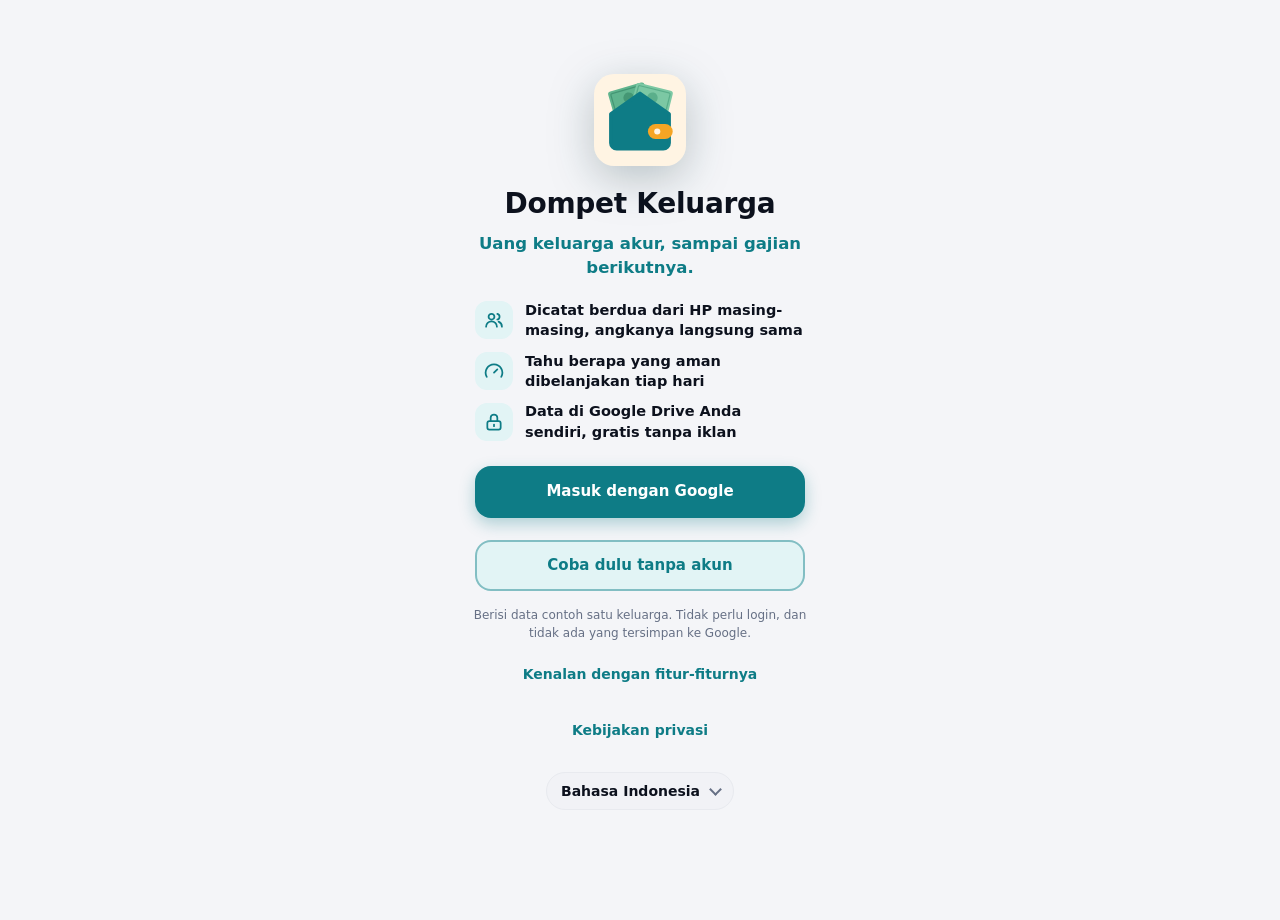
==== commit 72e135e5: "Urutan menu bawah bisa diatur sendiri: Pengaturan → Urutan menu menampilkan menu per halaman (4 menu" ====
--- a/web/index.html
+++ b/web/index.html
@@ -39,16 +39,28 @@
     <!-- Font hanya di-preload (tidak menahan tampilan pertama); dipasang sebagai stylesheet oleh app.js. -->
     <link rel="preload" as="style" id="font-utama" href="https://fonts.googleapis.com/css2?family=Plus+Jakarta+Sans:wght@400;500;600;700;800&display=swap">
     <script>
-      // Tema & mode samar dipasang sebelum CSS dimuat supaya layar tidak berkedip (lihat aturTema di app.js).
+      // Tema, tampilan HP di PC & mode samar dipasang sebelum CSS dimuat supaya layar tidak berkedip (lihat aturTema di app.js).
       try {
         var t = localStorage.getItem('dk_tema');
         if (t === 'dark' || t === 'light') document.documentElement.dataset.theme = t;
+        if (localStorage.getItem('dk_tampilan') === 'hp') document.documentElement.dataset.tampilan = 'hp';
       } catch (e) { /* mode privat */ }
     </script>
     <link rel="stylesheet" href="assets/styles.css">
     <script src="https://accounts.google.com/gsi/client" async defer></script>
   </head>
   <body>
+    <!-- Splash saat aplikasi dimuat: uang jatuh masuk ke dompet beratap rumah (= ikon/logo.svg). Ditutup app.js (aturSplash). -->
+    <div id="splash" class="splash" aria-hidden="true">
+      <svg viewBox="50 22 414 414">
+        <g class="sp-uang1"><g transform="rotate(-16 193 132)"><rect x="88" y="70" width="210" height="124" rx="16" fill="#5fb48e"/><rect x="102" y="84" width="182" height="96" rx="8" fill="none" stroke="#2f7f5f" stroke-opacity=".55" stroke-width="7"/><circle cx="193" cy="132" r="29.5" fill="#2f7f5f" fill-opacity=".55"/></g></g>
+        <g class="sp-uang2"><g transform="rotate(14 325 132)"><rect x="220" y="70" width="210" height="124" rx="16" fill="#7cc8a4"/><rect x="234" y="84" width="182" height="96" rx="8" fill="none" stroke="#3f9a76" stroke-opacity=".55" stroke-width="7"/><circle cx="325" cy="132" r="29.5" fill="#3f9a76" fill-opacity=".55"/></g></g>
+        <path class="sp-dompet" d="M256 108 418 222V384a32 32 0 0 1-32 32H126a32 32 0 0 1-32-32V222Z" fill="#0e7c86" stroke="#0e7c86" stroke-width="20" stroke-linejoin="round"/>
+        <g class="sp-kait"><path d="M342 278h54a42 42 0 0 1 0 84h-54a42 42 0 0 1 0-84ZM352 303a17 17 0 1 0 0 34a17 17 0 1 0 0-34Z" fill="#f5a524" fill-rule="evenodd"/></g>
+      </svg>
+      <b>Dompet Keluarga</b>
+      <small data-t>Uang keluarga akur, sampai gajian berikutnya.</small>
+    </div>
     <main id="view">
       <div class="kerangka" aria-busy="true" aria-label="Memuat" data-t-label>
         <div class="k-kepala"><i class="k-bulat"></i><div><i class="k-garis" style="width:50px"></i><i class="k-garis tebal" style="width:110px"></i></div><i class="k-pil"></i></div>
@@ -62,7 +74,7 @@
 
     <nav class="bottomnav" id="nav" hidden>
       <!-- Layar lebar (≥ 960px): navigasi jadi sidebar kiri; elemen .hanya-lebar hanya tampil di sana (lihat styles.css → Tampilan web). -->
-      <div class="nav-merek hanya-lebar"><img src="ikon/ikon-192.png" alt=""><b>Dompet Keluarga</b></div>
+      <div class="nav-merek hanya-lebar"><img src="ikon/logo.svg" alt=""><b>Dompet Keluarga</b></div>
       <!-- HP: menu digeser kiri/kanan per halaman (3 halaman), tombol ＋ tetap di tengah (aturGeserNav di app.js).
            Layar lebar: pembungkus .nav-geser / .nav-hal tidak berpengaruh (display: contents). -->
       <div class="nav-geser" id="nav-geser"><div class="nav-hal">
@@ -91,13 +103,15 @@
       <button data-aksi="kelola-rutin" data-t>
         <svg class="ik" viewBox="0 0 24 24" aria-hidden="true"><path d="M4 2v20l2-1 2 1 2-1 2 1 2-1 2 1 2-1 2 1V2l-2 1-2-1-2 1-2-1-2 1-2-1-2 1z"/><path d="M16 8h-6a2 2 0 1 0 0 4h4a2 2 0 1 1 0 4H8"/><path d="M12 17.5v-11"/></svg>Tagihan</button>
       <span class="nav-celah" aria-hidden="true"></span>
+      <button data-aksi="buka-zakat" data-t>
+        <svg class="ik" viewBox="0 0 24 24" aria-hidden="true"><ellipse cx="12" cy="6" rx="7" ry="3"/><path d="M5 6v6c0 1.7 3.1 3 7 3s7-1.3 7-3V6"/><path d="M5 12v6c0 1.7 3.1 3 7 3s7-1.3 7-3v-6"/></svg>Zakat</button>
       <button class="nav-bawah" data-aksi="tab" data-tab="lainnya" data-t>
         <svg class="ik" viewBox="0 0 24 24" aria-hidden="true"><circle cx="12" cy="12" r="3"/><path d="M19.4 15a1.7 1.7 0 0 0 .3 1.8l.1.1a2 2 0 1 1-2.8 2.8l-.1-.1a1.7 1.7 0 0 0-1.8-.3 1.7 1.7 0 0 0-1 1.5V21a2 2 0 1 1-4 0v-.1a1.7 1.7 0 0 0-1.1-1.5 1.7 1.7 0 0 0-1.8.3l-.1.1a2 2 0 1 1-2.8-2.8l.1-.1a1.7 1.7 0 0 0 .3-1.8 1.7 1.7 0 0 0-1.5-1H3a2 2 0 1 1 0-4h.1a1.7 1.7 0 0 0 1.5-1.1 1.7 1.7 0 0 0-.3-1.8l-.1-.1a2 2 0 1 1 2.8-2.8l.1.1a1.7 1.7 0 0 0 1.8.3H9a1.7 1.7 0 0 0 1-1.5V3a2 2 0 1 1 4 0v.1a1.7 1.7 0 0 0 1 1.5 1.7 1.7 0 0 0 1.8-.3l.1-.1a2 2 0 1 1 2.8 2.8l-.1.1a1.7 1.7 0 0 0-.3 1.8V9a1.7 1.7 0 0 0 1.5 1H21a2 2 0 1 1 0 4h-.1a1.7 1.7 0 0 0-1.5 1z"/></svg>Pengaturan</button>
+      <button class="hanya-lebar" data-aksi="tampilan-hp" data-t>
+        <svg class="ik" viewBox="0 0 24 24" aria-hidden="true"><rect x="6" y="2" width="12" height="20" rx="2.5"/><path d="M11 18h2"/></svg>Tampilan HP</button>
       </div></div>
       <button class="fab" data-aksi="tambah-trx" aria-label="Catat transaksi" data-t-label>
-        <svg class="ik" viewBox="0 0 24 24" aria-hidden="true"><path d="M12 5v14M5 12h14"/></svg><span class="hanya-lebar" data-t>Catat transaksi</span></button>
-      <div class="nav-titik" aria-hidden="true"><i></i><i></i><i></i></div>
-    </nav>
+        <svg class="ik" viewBox="0 0 24 24" aria-hidden="true"><path d="M12 5v14M5 12h14"/></svg><span class="hanya-lebar" data-t>Catat transaksi</span></button>    </nav>
 
     <div id="sheet" class="sheet" hidden>
       <div class="sheet-bg" data-aksi="tutup-sheet"></div>
--- a/web/assets/styles.css
+++ b/web/assets/styles.css
@@ -16,6 +16,7 @@
   --on-primary: #ffffff;
   --masuk: #079455;
   --keluar: #d63c2f;
+  --waspada: #e8590c;         /* peringatan; amber #f5a524 khusus aksen merek & perayaan */
   --transfer: #2e6bdc;
   --hero-1: #062a2e;
   --hero-2: #0b4f55;
@@ -45,6 +46,7 @@
   --on-primary: #04211f;
   --masuk: #3ccb8b;
   --keluar: #ff8a7a;
+  --waspada: #ff9a5c;
   --transfer: #6ea2ff;
   --hero-1: #082b2e;
   --hero-2: #0e4c52;
@@ -67,6 +69,7 @@
     --on-primary: #04211f;
     --masuk: #3ccb8b;
     --keluar: #ff8a7a;
+    --waspada: #ff9a5c;
     --transfer: #6ea2ff;
     --hero-1: #082b2e;
     --hero-2: #0e4c52;
@@ -149,17 +152,23 @@
 
 /* Kartu saldo: gaya kartu bank gelap dengan cahaya aksen */
 .kartu-saldo {
-  position: relative; overflow: hidden; color: #fff; border: 0; padding: 22px 20px 18px;
+  position: relative; overflow: hidden; isolation: isolate; color: #fff; border: 0; padding: 22px 20px 18px;
   background:
-    radial-gradient(120% 90% at 100% 0%, rgba(45, 212, 191, .42), transparent 55%),
-    radial-gradient(80% 70% at 0% 100%, rgba(245, 165, 36, .28), transparent 60%),
-    linear-gradient(140deg, var(--hero-1), var(--hero-2));
-  box-shadow: 0 14px 34px rgba(6, 42, 46, .28);
+    radial-gradient(90% 75% at 100% 0%, rgba(45, 212, 191, .38), transparent 62%),
+    radial-gradient(70% 60% at 0% 100%, rgba(245, 165, 36, .22), transparent 65%),
+    linear-gradient(150deg, var(--hero-1) 10%, var(--hero-2));
+  box-shadow: 0 14px 34px rgba(6, 42, 46, .28), inset 0 1px 0 rgba(255, 255, 255, .14);
+}
+/* Dekorasi: garis kontur melingkar dari pojok kanan atas yang memudar + dua bidang kaca miring. */
+.kartu-saldo::before, .kartu-saldo::after { content: ""; position: absolute; inset: 0; z-index: -1; pointer-events: none; }
+.kartu-saldo::before {
+  background: repeating-radial-gradient(circle at 100% 0%, transparent 0 22px, rgba(255, 255, 255, .085) 22px 23.5px);
+  -webkit-mask-image: radial-gradient(circle at 100% 0%, #000 10%, transparent 62%); mask-image: radial-gradient(circle at 100% 0%, #000 10%, transparent 62%);
 }
 .kartu-saldo::after {
-  content: ""; position: absolute; width: 220px; height: 220px; right: -80px; bottom: -120px;
-  border-radius: 50%; border: 1px solid rgba(255, 255, 255, .08); box-shadow: 0 0 0 28px rgba(255, 255, 255, .03);
-  pointer-events: none;
+  background:
+    linear-gradient(112deg, transparent 58%, rgba(255, 255, 255, .055) 58% 71%, transparent 71%),
+    linear-gradient(112deg, transparent 74%, rgba(255, 255, 255, .035) 74% 79%, transparent 79%);
 }
 .kartu-saldo small { opacity: .72; font-size: 13px; }
 .kartu-saldo .besar { font-size: 34px; font-weight: 800; margin: 2px 0 16px; letter-spacing: -.02em; }
@@ -239,6 +248,11 @@
 
 /* ---------- Baris daftar (dompet, pengaturan) ---------- */
 .baris { display: flex; align-items: center; gap: 12px; width: 100%; text-align: left; padding: 12px 0; border-bottom: 1px solid var(--line); color: inherit; text-decoration: none; }
+.baris-menu { gap: 8px; padding: 8px 0; }
+.baris-menu .isi { flex: 1; }
+.baris-menu .ikon-bulat svg.ik { width: 20px; height: 20px; }
+.baris-menu .tombol-ikon { width: 36px; height: 36px; box-shadow: none; }
+.baris-menu .tombol-ikon:disabled { opacity: .3; }
 .baris:last-child { border-bottom: 0; }
 .baris .isi { flex: 1; min-width: 0; }
 .baris .isi b { font-weight: 700; }
@@ -326,7 +340,7 @@
   bottom: calc(12px + env(safe-area-inset-bottom));
   width: calc(100% - 24px); max-width: 496px; height: var(--nav-h);
   /* Tiga halaman yang digeser kiri/kanan, ＋ tetap di tengah:
-     [Beranda · Riwayat · ＋ · Dompet · Laporan] ⇄ [Catatan · Sholat · ＋ · Tantangan · Cek beli] ⇄ [Anggaran · Tagihan · ＋ · Pengaturan] */
+     [Beranda · Riwayat · ＋ · Dompet · Laporan] ⇄ [Catatan · Sholat · ＋ · Tantangan · Cek beli] ⇄ [Anggaran · Tagihan · ＋ · Zakat · Pengaturan] */
   display: block; padding: 0;
   background: color-mix(in srgb, var(--card) 86%, transparent);
   -webkit-backdrop-filter: blur(18px) saturate(1.6); backdrop-filter: blur(18px) saturate(1.6);
@@ -347,19 +361,19 @@
   flex: 0 0 100%; box-sizing: border-box; height: 100%; padding: 0 4px; scroll-snap-align: start; scroll-snap-stop: always;
   display: grid; grid-template-columns: 1fr 1fr 70px 1fr 1fr; align-items: center;
 }
-/* Tombol catat: tidak ikut tergeser, sedikit menonjol ke atas supaya jadi aksi utama */
+/* Tombol catat: tidak ikut tergeser, bulat di tengah bar (tidak menonjol keluar); gradasi + cincin lembut
+   supaya tetap jadi aksi utama tanpa terlihat menempel. */
 .bottomnav .fab {
-  position: absolute; left: 50%; top: -18px; transform: translateX(-50%); z-index: 1;
-  height: 56px; width: 56px; border-radius: 20px;
-  background: var(--primary); color: var(--on-primary);
-  box-shadow: 0 10px 24px color-mix(in srgb, var(--primary) 45%, transparent);
-}
-.bottomnav .fab svg.ik { width: 26px; height: 26px; stroke-width: 2.4; }
-.bottomnav .fab:active { transform: translateX(-50%) scale(.95); }
-/* Penanda halaman menu (di bawah tombol ＋) */
-.nav-titik { position: absolute; left: 50%; bottom: 9px; transform: translateX(-50%); display: flex; gap: 4px; pointer-events: none; }
-.nav-titik i { width: 5px; height: 5px; border-radius: 99px; background: var(--line); transition: width .2s, background .2s; }
-.nav-titik i.aktif { width: 12px; background: var(--primary); }
+  position: absolute; left: 50%; top: 50%; transform: translate(-50%, -50%); z-index: 1;
+  height: 50px; width: 50px; border-radius: 50%;
+  background: linear-gradient(150deg, color-mix(in srgb, var(--primary) 78%, #fff), var(--primary) 65%);
+  color: var(--on-primary);
+  box-shadow: 0 0 0 4px color-mix(in srgb, var(--primary) 13%, transparent),
+    0 6px 14px color-mix(in srgb, var(--primary) 32%, transparent), inset 0 1px 0 rgba(255, 255, 255, .28);
+  transition: transform .15s;
+}
+.bottomnav .fab svg.ik { width: 24px; height: 24px; stroke-width: 2.6; }
+.bottomnav .fab:active { transform: translate(-50%, -50%) scale(.92); }
 
 /* ---------- Bottom sheet ---------- */
 .sheet { position: fixed; inset: 0; z-index: 20; }
@@ -488,9 +502,15 @@
   background: var(--primary-soft); color: var(--text);
 }
 .status-bar.gagal { background: color-mix(in srgb, #c4183c 14%, var(--card)); }
-.status-bar.demo { background: color-mix(in srgb, #f59e0b 16%, var(--card)); }
-.status-bar.demo button { padding: 6px 12px; border-radius: 999px; background: var(--primary); color: #fff; }
+.status-bar.demo { background: color-mix(in srgb, #f5a524 16%, var(--card)); }
+.status-bar.demo .isi-status button { padding: 6px 12px; border-radius: 999px; background: var(--primary); color: #fff; }
 .status-bar button { font-size: 13px; font-weight: 800; color: var(--primary); }
+.status-bar:has(.isi-status) { flex-wrap: nowrap; align-items: flex-start; }
+.status-bar .isi-status { flex: 1 1 0; min-width: 0; display: flex; flex-wrap: wrap; align-items: center; justify-content: space-between; gap: 6px 10px; }
+.status-bar .status-gilir { flex: none; margin: -2px -4px 0 0; padding: 3px 9px; border-radius: 99px; font-size: 12px; font-weight: 800; color: var(--muted);
+  background: color-mix(in srgb, var(--text) 7%, transparent); font-feature-settings: "tnum" 1; }
+.status-bar .aksi-status { display: flex; gap: 16px; margin-left: auto; }
+.status-bar button.tunda { color: var(--muted); font-weight: 700; }
 /* ---------- Antrian struk (dibaca di latar belakang) ---------- */
 .antrian {
   position: fixed; left: 50%; transform: translateX(-50%); z-index: 15;
@@ -628,7 +648,7 @@
   content: ""; position: absolute; inset: -14px -16px auto; height: 60vh; z-index: -1;
   background: radial-gradient(60% 50% at 50% 30%, color-mix(in srgb, var(--primary) 22%, transparent), transparent 70%);
 }
-.sambut .logo { width: 84px; height: 84px; border-radius: 22px; box-shadow: 0 14px 34px rgba(6, 42, 46, .3); margin-bottom: 6px; }
+.sambut .logo { width: 92px; height: 92px; filter: drop-shadow(0 12px 22px rgba(6, 42, 46, .25)); margin-bottom: 6px; }
 .sambut h1 { margin: 0; font-size: 28px; font-weight: 800; }
 .sambut p { margin: 0; color: var(--muted); max-width: 340px; }
 .sambut .btn { flex: 0 0 auto; width: 100%; max-width: 330px; margin-top: 10px; }
@@ -651,11 +671,9 @@
 .status-ai { flex: none; align-self: flex-start; margin-top: 2px; padding: 2px 8px; border-radius: 999px; font-size: 11px; font-weight: 800; font-style: normal; white-space: nowrap; }
 .status-ai.aktif { color: var(--masuk); background: color-mix(in srgb, var(--masuk) 14%, transparent); }
 .status-ai.mati { color: var(--keluar); background: color-mix(in srgb, var(--keluar) 12%, transparent); }
-.status-ai.terbatas { color: #b45309; background: color-mix(in srgb, #f5a524 18%, transparent); }
-:root[data-theme="dark"] .status-ai.terbatas { color: #fbbf24; }
-@media (prefers-color-scheme: dark) { :root:not([data-theme="light"]) .status-ai.terbatas { color: #fbbf24; } }
+.status-ai.terbatas { color: var(--waspada); background: color-mix(in srgb, var(--waspada) 14%, transparent); }
 .kotak-wajib-ai { margin: 0 0 12px; padding: 12px 14px; border-radius: 14px; font-size: 14px; line-height: 1.5;
-  background: color-mix(in srgb, #f5a524 16%, var(--card)); box-shadow: inset 0 0 0 1px color-mix(in srgb, #f5a524 40%, transparent); }
+  background: color-mix(in srgb, var(--waspada) 11%, var(--card)); box-shadow: inset 0 0 0 1px color-mix(in srgb, var(--waspada) 35%, transparent); }
 .btn.btn-coba { background: var(--primary-soft); color: var(--primary); font-weight: 800; box-shadow: inset 0 0 0 2px color-mix(in srgb, var(--primary) 45%, transparent); }
 
 /* ---------- Aplikasi terpasang ---------- */
@@ -1323,7 +1341,7 @@
 .trx-geser.contoh-geser .ulang, .trx-geser.contoh-geser .hapus { display: inline; }
 /* Tabungan: perkiraan & konfeti */
 .perkiraan-tabungan { margin: 0 0 16px; padding: 10px 12px; border-radius: 14px; background: var(--primary-soft); font-size: 13px; line-height: 1.5; }
-.perkiraan-tabungan.telat { background: color-mix(in srgb, #f59e0b 14%, var(--card-2)); }
+.perkiraan-tabungan.telat { background: color-mix(in srgb, var(--waspada) 11%, var(--card-2)); }
 .konfeti { position: fixed; inset: 0; z-index: 95; pointer-events: none; overflow: hidden; }
 .konfeti i { position: absolute; top: -40px; left: var(--x); font-style: normal; font-size: 24px; animation: jatuh-konfeti 2.6s ease-in var(--t) forwards; }
 @keyframes jatuh-konfeti { to { transform: translateY(110vh) rotate(var(--r)); opacity: .2; } }
@@ -1331,7 +1349,7 @@
 
 /* ---------- Transaksi mirip (dobel) ---------- */
 .peringatan-mirip { display: flex; gap: 12px; align-items: flex-start; padding: 12px; margin: 4px 0 12px; border-radius: 16px;
-  background: color-mix(in srgb, #f59e0b 14%, var(--card)); box-shadow: inset 0 0 0 1.5px color-mix(in srgb, #f59e0b 45%, transparent);
+  background: color-mix(in srgb, var(--waspada) 11%, var(--card)); box-shadow: inset 0 0 0 1.5px color-mix(in srgb, var(--waspada) 40%, transparent);
   animation: goyang-mirip .4s ease; }
 .peringatan-mirip .ikon-bulat { width: 40px; height: 40px; }
 .peringatan-mirip .isi { flex: 1; min-width: 0; }
@@ -1404,7 +1422,7 @@
 .meter-label { margin-top: 6px; }
 .meter-label .bar { height: 6px; border-radius: 99px; background: color-mix(in srgb, var(--muted) 20%, transparent); overflow: hidden; }
 .meter-label .bar i { display: block; height: 100%; border-radius: inherit; background: var(--primary); }
-.meter-label.hampir .bar i { background: #f59e0b; }
+.meter-label.hampir .bar i { background: var(--waspada); }
 .meter-label.lewat .bar i { background: var(--keluar); }
 .meter-label small { margin-top: 4px; }
 
@@ -1665,6 +1683,53 @@
   font-style: normal; font-size: 16px; background: var(--card); box-shadow: var(--shadow); border: 1px solid var(--line); }
 .kosong-maskot i.garis { color: var(--primary); }
 .kosong-maskot i.garis svg.ik { width: 16px; height: 16px; stroke-width: 2.2; }
+/* Latar maskot: lingkaran krem-amber lembut (warna ubin logo) + cincin teal tipis, supaya keadaan kosong terasa bermerek. */
+.kosong .kosong-maskot { isolation: isolate; }
+.kosong .kosong-maskot::before { content: ""; position: absolute; inset: -10px; z-index: -1; border-radius: 50%;
+  background: radial-gradient(circle, color-mix(in srgb, #f5a524 18%, transparent) 0 58%, transparent 60%);
+  box-shadow: 0 0 0 1.5px color-mix(in srgb, var(--primary) 18%, transparent); }
+
+/* ---------- Splash logo (index.html #splash) ---------- */
+.splash { position: fixed; inset: 0; z-index: 100; display: grid; place-content: center; justify-items: center; gap: 10px; padding: 24px;
+  background: var(--bg); text-align: center; transition: opacity .3s ease, visibility .3s; }
+.splash.tutup { opacity: 0; visibility: hidden; }
+/* Aplikasi terpasang: Android sudah menampilkan splash bawaan (ikon diam), jadi splash animasi tidak dipakai
+   supaya tidak ada dua splash berturut-turut. Disembunyikan lewat CSS agar tidak sempat tergambar. */
+@media (display-mode: standalone), (display-mode: fullscreen) { .splash { display: none; } }
+.splash svg { width: 112px; height: 112px; margin-bottom: 8px; overflow: hidden;
+  filter: drop-shadow(0 12px 20px rgba(14, 124, 134, .25)); }
+.splash b { font-size: 22px; font-weight: 800; letter-spacing: -.01em; color: var(--text); animation: sp-muncul .4s .3s both; }
+.splash small { font-size: 13.5px; color: var(--muted); animation: sp-muncul .4s .42s both; }
+.sp-uang1, .sp-uang2 { animation: sp-uang .55s cubic-bezier(.25, .8, .25, 1) both; }
+.sp-uang1 { animation-delay: .18s; }
+.sp-uang2 { animation-delay: .3s; }
+.sp-dompet { transform-box: fill-box; transform-origin: 50% 100%; animation: sp-dompet .5s .08s cubic-bezier(.2, .9, .3, 1.25) both; }
+.sp-kait { transform-box: fill-box; transform-origin: center; animation: sp-kait .35s .55s cubic-bezier(.2, .9, .3, 1.5) both; }
+@keyframes sp-uang { from { transform: translateY(-150px); opacity: 0; } 60% { opacity: 1; } }
+@keyframes sp-dompet { from { transform: translateY(40px) scale(.7); opacity: 0; } }
+@keyframes sp-kait { from { transform: scale(0); } }
+@keyframes sp-muncul { from { transform: translateY(6px); opacity: 0; } }
+@media (prefers-reduced-motion: reduce) { .splash *, .splash { animation: none !important; transition: none; } }
+
+/* ---------- Undangan anggota (layar masuk) ---------- */
+.kartu-undangan { display: flex; gap: 12px; align-items: center; text-align: left; margin: 4px 0 14px; padding: 14px; border-radius: 18px;
+  background: var(--primary-soft); box-shadow: inset 0 0 0 1px color-mix(in srgb, var(--primary) 22%, transparent); }
+.kartu-undangan b { display: block; font-size: 15px; line-height: 1.35; color: var(--text); }
+.kartu-undangan small { display: block; margin-top: 4px; font-size: 12.5px; line-height: 1.45; color: var(--muted); }
+.avatar-undangan { flex: none; width: 46px; height: 46px; border-radius: 50%; display: grid; place-items: center; font-size: 20px; font-weight: 800;
+  color: #fff; background: linear-gradient(135deg, var(--primary), #f5a524); box-shadow: 0 0 0 3px var(--card); }
+.btn.btn-wa { width: 100%; margin-top: 10px; background: #25d366; color: #073b1c; font-weight: 800; }
+
+/* ---------- Ajakan keluarga lain (lembar bagikan) ---------- */
+.kotak-ajak { display: flex; flex-direction: column; gap: 10px; margin-top: 16px; padding: 14px; border-radius: 16px; font-size: 13.5px; line-height: 1.45;
+  background: color-mix(in srgb, #f5a524 12%, var(--card)); box-shadow: inset 0 0 0 1px color-mix(in srgb, #f5a524 30%, transparent); }
+.kotak-ajak .btn { width: 100%; }
+
+/* ---------- Nilai Rapor Keuangan Keluarga (slide terakhir) ---------- */
+.nilai-rapor { display: grid; place-items: center; width: 112px; height: 112px; margin: 10px auto 6px; border-radius: 50%;
+  font-size: 64px; font-weight: 800; line-height: 1; color: #0e7c86; background: #fff; box-shadow: 0 0 0 8px rgba(255, 255, 255, .18), 0 14px 30px rgba(0, 0, 0, .2); }
+.nilai-rapor.d { color: #d63c2f; }
+.nilai-rapor.netral { color: #667085; }
 
 /* ---------- Insight Beranda ---------- */
 .insight { display: flex; align-items: center; gap: 12px; width: 100%; text-align: left; margin: -6px 0 14px; padding: 10px 12px 10px 10px;
@@ -1674,7 +1739,7 @@
 .insight .panah { color: var(--muted); display: grid; }
 .insight .panah .ik { width: 18px; height: 18px; }
 .insight-bangga, .insight-senang { background: color-mix(in srgb, var(--masuk) 9%, var(--card)); border-color: color-mix(in srgb, var(--masuk) 25%, var(--line)); }
-.insight-cemas { background: color-mix(in srgb, #f59e0b 11%, var(--card)); border-color: color-mix(in srgb, #f59e0b 30%, var(--line)); }
+.insight-cemas { background: color-mix(in srgb, var(--waspada) 9%, var(--card)); border-color: color-mix(in srgb, var(--waspada) 28%, var(--line)); }
 .insight-sedih { background: color-mix(in srgb, var(--keluar) 9%, var(--card)); border-color: color-mix(in srgb, var(--keluar) 28%, var(--line)); }
 body.samar #view .insight-teks { filter: blur(6px); user-select: none; }
 
@@ -1699,12 +1764,42 @@
 .hari-streak.kini i { box-shadow: 0 0 0 2px var(--primary); }
 .hari-streak small { font-size: 11px; color: var(--muted); font-weight: 600; }
 .hari-streak:disabled { cursor: default; opacity: 1; }
-.kartu-tantangan { padding: 12px 14px; border-radius: 16px; background: var(--card-2); margin-bottom: 10px; }
-.kt-atas { display: flex; align-items: center; gap: 10px; margin-bottom: 8px; }
-.kt-atas b { flex: 1; min-width: 0; font-size: 14.5px; }
-.kt-atas .tombol-teks { min-height: 32px; padding: 4px 6px; font-size: 13px; color: var(--muted); }
+.kartu-tantangan { padding: 14px; border-radius: 18px; background: var(--card-2); margin-bottom: 10px; }
+.kt-atas { display: flex; align-items: center; gap: 12px; margin-bottom: 12px; }
 .kt-ikon { font-size: 24px; line-height: 1; flex: none; }
-.kartu-tantangan small { display: block; margin-top: 6px; font-size: 12.5px; color: var(--muted); }
+/* Lingkaran kemajuan: conic-gradient sebesar --p persen, ikon di tengah */
+.kt-cincin { flex: none; position: relative; width: 52px; height: 52px; border-radius: 50%; display: grid; place-items: center;
+  background: conic-gradient(var(--primary) calc(var(--p) * 1%), color-mix(in srgb, var(--muted) 22%, transparent) 0); }
+.kt-cincin::before { content: ""; position: absolute; inset: 5px; border-radius: 50%; background: var(--card); }
+.kt-cincin .kt-ikon { position: relative; font-size: 22px; }
+.kt-judul { flex: 1; min-width: 0; display: flex; flex-direction: column; gap: 2px; }
+.kt-judul b { font-size: 15px; line-height: 1.3; }
+.kt-judul small { font-size: 12.5px; font-weight: 700; color: var(--primary); }
+.kt-menu { flex: none; position: relative; align-self: flex-start; }
+.kt-menu summary { list-style: none; cursor: pointer; width: 34px; height: 34px; display: grid; place-items: center; border-radius: 99px;
+  font-size: 20px; font-weight: 800; line-height: 1; color: var(--muted); }
+.kt-menu summary::-webkit-details-marker { display: none; }
+.kt-menu[open] summary { background: var(--card); }
+.kt-menu-isi { position: absolute; right: 0; top: 38px; z-index: 3; min-width: 130px; display: flex; flex-direction: column; padding: 6px;
+  border-radius: 14px; background: var(--card); box-shadow: 0 10px 26px rgba(0, 0, 0, .18), 0 0 0 1px var(--line); }
+.kt-menu-isi button { text-align: left; padding: 10px 12px; border-radius: 10px; font-size: 14px; font-weight: 600; color: var(--text); }
+.kt-menu-isi button:hover, .kt-menu-isi button:focus-visible { background: var(--card-2); }
+.kt-menu-isi button.bahaya { color: var(--status-critical); }
+.kt-ket { display: block; margin-top: 8px; font-size: 12.5px; color: var(--muted); line-height: 1.45; }
+/* Titik kemajuan per hari / minggu */
+.kt-titik { display: flex; flex-wrap: wrap; gap: 5px; }
+.kt-titik i { width: 14px; height: 14px; border-radius: 50%; background: color-mix(in srgb, var(--muted) 20%, transparent); }
+.kt-titik.besar i { width: 26px; height: 26px; border-radius: 9px; }
+.kt-titik.sedang { gap: 4px; }
+.kt-titik.sedang i { width: 15px; height: 15px; border-radius: 5px; }
+.kt-titik.kecil { gap: 3px; }
+.kt-titik.kecil i { width: 9px; height: 9px; border-radius: 3px; }
+.kt-titik i.isi { background: var(--primary); }
+.kt-titik i.gagal { background: var(--status-critical); }
+.kt-titik i.telat { background: color-mix(in srgb, var(--waspada) 70%, transparent); }
+.kt-titik i.kini { background: transparent; box-shadow: inset 0 0 0 2px var(--primary); }
+.ide-label { margin: 4px 0 8px; }
+.ide-tantangan { margin-bottom: 12px; }
 .pilih-tantangan { border-radius: 16px; border: 1.5px dashed var(--line); padding: 2px 12px; }
 .halaman-kebiasaan .kartu-tantangan:last-child { margin-bottom: 0; }
 .grid-lencana { display: grid; grid-template-columns: repeat(4, 1fr); gap: 8px; }
@@ -1751,7 +1846,7 @@
 .cb-vonis small { display: block; color: var(--muted); font-size: 13px; overflow: hidden; text-overflow: ellipsis; white-space: nowrap; }
 .cb-vonis > div { min-width: 0; }
 .cb-aman { background: color-mix(in srgb, var(--masuk) 12%, var(--card)); }
-.cb-irit { background: color-mix(in srgb, #f59e0b 14%, var(--card)); }
+.cb-irit { background: color-mix(in srgb, var(--waspada) 11%, var(--card)); }
 .cb-jangan { background: color-mix(in srgb, var(--keluar) 12%, var(--card)); }
 .cb-alasan { list-style: none; margin: 0 0 10px; padding: 0; }
 .cb-alasan li { padding: 9px 2px; border-bottom: 1px solid var(--line); font-size: 13.5px; line-height: 1.45; }
@@ -1828,6 +1923,32 @@
   background: rgba(0, 0, 0, .22); color: #fff; }
 .kd-tutup svg.ik { width: 18px; height: 18px; transform: rotate(-90deg); }
 .kd-penuh .kd-nirkontak { margin-right: 44px; }
+/* Motif latar per kartu (muda.js → deretKartuDompet memberi pola-0..5 bergiliran). pola-0 = lingkaran di atas.
+   Motif lain menutup seluruh kartu dan dipudarkan dengan mask; ::after jadi cahaya lembut di kanan atas. */
+.kd-item:not(.pola-0) :is(.kd-strip, .kartu-dompet)::before { inset: 0; width: auto; height: auto; border: 0; border-radius: 0; }
+.kd-item:not(.pola-0) :is(.kd-strip, .kartu-dompet)::after { inset: auto; right: -18%; top: -70%; width: 60%; height: auto; aspect-ratio: 1;
+  background: radial-gradient(circle, rgba(255, 255, 255, .17), transparent 68%); }
+/* garis miring */
+.pola-1 :is(.kd-strip, .kartu-dompet)::before { background: repeating-linear-gradient(-55deg, rgba(255, 255, 255, .1) 0 2px, transparent 2px 12px);
+  -webkit-mask-image: linear-gradient(100deg, transparent 28%, #000 90%); mask-image: linear-gradient(100deg, transparent 28%, #000 90%); }
+/* ombak */
+.pola-2 :is(.kd-strip, .kartu-dompet)::before {
+  background: url("data:image/svg+xml,%3Csvg xmlns='http://www.w3.org/2000/svg' width='80' height='20'%3E%3Cpath d='M0 10c10 0 10-8 20-8s10 8 20 8 10-8 20-8 10 8 20 8' fill='none' stroke='%23fff' stroke-opacity='.17' stroke-width='2'/%3E%3C/svg%3E") 0 100% / 80px 20px;
+  -webkit-mask-image: linear-gradient(to top, #000, transparent 85%); mask-image: linear-gradient(to top, #000, transparent 85%); }
+/* titik */
+.pola-3 :is(.kd-strip, .kartu-dompet)::before { background: radial-gradient(rgba(255, 255, 255, .24) 1.2px, transparent 1.7px) 0 0 / 11px 11px;
+  -webkit-mask-image: linear-gradient(125deg, #000, transparent 60%); mask-image: linear-gradient(125deg, #000, transparent 60%); }
+/* cincin dari pojok kiri bawah */
+.pola-4 :is(.kd-strip, .kartu-dompet)::before { background: repeating-radial-gradient(circle at 0 100%, transparent 0 15px, rgba(255, 255, 255, .1) 15px 17px);
+  -webkit-mask-image: radial-gradient(circle at 0 100%, #000 20%, transparent 80%); mask-image: radial-gradient(circle at 0 100%, #000 20%, transparent 80%); }
+/* segi (zigzag) */
+.pola-5 :is(.kd-strip, .kartu-dompet)::before {
+  background:
+    linear-gradient(135deg, rgba(255, 255, 255, .08) 25%, transparent 25%) -14px 0 / 28px 28px,
+    linear-gradient(225deg, rgba(255, 255, 255, .08) 25%, transparent 25%) -14px 0 / 28px 28px,
+    linear-gradient(315deg, rgba(255, 255, 255, .08) 25%, transparent 25%) 0 0 / 28px 28px,
+    linear-gradient(45deg, rgba(255, 255, 255, .08) 25%, transparent 25%) 0 0 / 28px 28px;
+  -webkit-mask-image: linear-gradient(to left, #000, transparent 75%); mask-image: linear-gradient(to left, #000, transparent 75%); }
 @media (prefers-reduced-motion: reduce) { .kd-strip, .kd-penuh { transition: none; } }
 
 @media (prefers-reduced-motion: reduce) {
@@ -1852,88 +1973,91 @@
 .grup-bagian { display: contents; } /* pembungkus judul bagian + kartunya (kelompokkanBagian di app.js) */
 
 @media (min-width: 960px) {
-  :root { --sisi: 248px; }
-  body { max-width: none; }
-  body:has(> #nav:not([hidden])) { padding-left: var(--sisi); }
+  :root:not([data-tampilan="hp"]) { --sisi: 248px; }
+  :root:not([data-tampilan="hp"]) body { max-width: none; }
+  :root:not([data-tampilan="hp"]) body:has(> #nav:not([hidden])) { padding-left: var(--sisi); }
 
   /* Sidebar */
-  .bottomnav {
+  :root:not([data-tampilan="hp"]) .bottomnav {
     left: 0; top: 0; bottom: 0; transform: none; width: var(--sisi); max-width: none; height: auto;
     display: flex; flex-direction: column; align-items: stretch; gap: 2px; padding: 20px 14px 18px;
     border-radius: 0; border: 0; border-right: 1px solid var(--line); box-shadow: none;
     background: var(--card); -webkit-backdrop-filter: none; backdrop-filter: none; overflow-y: auto;
   }
-  .bottomnav .hanya-lebar { display: flex; }
-  .nav-geser, .nav-hal { display: contents; }
-  .nav-celah, .nav-titik { display: none; }
-  .bottomnav .fab .hanya-lebar { display: inline; }
-  .nav-merek { order: 0; align-items: center; gap: 10px; padding: 0 8px 18px; }
-  .nav-merek img { width: 34px; height: 34px; border-radius: 10px; }
-  .nav-merek b { font-size: 15.5px; font-weight: 800; }
-  .bottomnav button {
+  :root:not([data-tampilan="hp"]) .bottomnav .hanya-lebar { display: flex; }
+  :root:not([data-tampilan="hp"]) .nav-geser, :root:not([data-tampilan="hp"]) .nav-hal { display: contents; }
+  :root:not([data-tampilan="hp"]) .nav-celah { display: none; }
+  :root:not([data-tampilan="hp"]) .bottomnav .fab .hanya-lebar { display: inline; }
+  :root:not([data-tampilan="hp"]) .nav-merek { order: 0; align-items: center; gap: 10px; padding: 0 8px 18px; }
+  :root:not([data-tampilan="hp"]) .nav-merek img { width: 36px; height: 36px; }
+  :root:not([data-tampilan="hp"]) .nav-merek b { font-size: 15.5px; font-weight: 800; }
+  :root:not([data-tampilan="hp"]) .bottomnav button {
     order: 2; flex-direction: row; justify-content: flex-start; gap: 12px; height: 44px; padding: 0 12px;
     border-radius: 12px; font-size: 14.5px; transition: background .15s, color .15s;
   }
-  .bottomnav button:not(.fab) svg.ik { padding: 0; background: none; }
-  .bottomnav button.aktif { background: var(--primary-soft); }
-  .bottomnav button.aktif svg.ik { background: none; }
-  .bottomnav .fab {
+  :root:not([data-tampilan="hp"]) .bottomnav button:not(.fab) svg.ik { padding: 0; background: none; }
+  :root:not([data-tampilan="hp"]) .bottomnav button.aktif { background: var(--primary-soft); }
+  :root:not([data-tampilan="hp"]) .bottomnav button.aktif svg.ik { background: none; }
+  :root:not([data-tampilan="hp"]) .bottomnav .fab {
     order: 1; position: static; transform: none; justify-self: auto; justify-content: center; width: 100%; height: 48px; margin: 0 0 16px; border-radius: 14px;
     font-size: 15px; font-weight: 800; color: var(--on-primary); gap: 8px;
+    box-shadow: 0 6px 16px color-mix(in srgb, var(--primary) 30%, transparent), inset 0 1px 0 rgba(255, 255, 255, .22);
   }
-  .bottomnav .fab svg.ik { width: 20px; height: 20px; }
-  .bottomnav .fab:active { transform: scale(.98); }
-  .bottomnav .nav-bawah { margin-top: auto; }
+  :root:not([data-tampilan="hp"]) .bottomnav .fab svg.ik { width: 20px; height: 20px; }
+  :root:not([data-tampilan="hp"]) .bottomnav .fab:active { transform: scale(.98); }
+  :root:not([data-tampilan="hp"]) .bottomnav .nav-bawah { margin-top: auto; }
+  /* Urutan menu bisa diatur sendiri: Pengaturan & Tampilan HP tetap di dasar sidebar. */
+  :root:not([data-tampilan="hp"]) .bottomnav :is(.nav-bawah, [data-aksi="tampilan-hp"]) { order: 3; }
 
   /* Isi halaman */
-  #view { max-width: 1180px; margin: 0 auto; padding: 28px 40px 64px; }
-  body[data-tab="riwayat"] #view, body[data-tab="catatan-edit"] #view { max-width: 880px; }
-  body[data-tab="catatan"] #view { max-width: 1000px; }
-  body[data-tab="sholat"] #view { max-width: 640px; }
-  body:not(:has(> #nav:not([hidden]))) #view { max-width: 560px; } /* layar masuk & setup: tetap ringkas di tengah */
-  body.tanpa-nav #view { padding-bottom: 64px; }
+  :root:not([data-tampilan="hp"]) #view { max-width: 1180px; margin: 0 auto; padding: 28px 40px 64px; }
+  :root:not([data-tampilan="hp"]) body[data-tab="riwayat"] #view, :root:not([data-tampilan="hp"]) body[data-tab="catatan-edit"] #view { max-width: 880px; }
+  :root:not([data-tampilan="hp"]) body[data-tab="catatan"] #view { max-width: 1000px; }
+  :root:not([data-tampilan="hp"]) body[data-tab="sholat"] #view { max-width: 640px; }
+  :root:not([data-tampilan="hp"]) body:not(:has(> #nav:not([hidden]))) #view { max-width: 560px; } /* layar masuk & setup: tetap ringkas di tengah */
+  :root:not([data-tampilan="hp"]) body.tanpa-nav #view { padding-bottom: 64px; }
 
   /* Dua kolom: kartu mengalir atas-ke-bawah di kolom kiri lalu kanan, judul bagian tidak dipisah dari kartunya. */
-  body:has(> #nav:not([hidden])):is([data-tab="beranda"], [data-tab="dompet"], [data-tab="laporan"], [data-tab="lainnya"]) #view {
+  :root:not([data-tampilan="hp"]) body:has(> #nav:not([hidden])):is([data-tab="beranda"], [data-tab="dompet"], [data-tab="laporan"], [data-tab="lainnya"]) #view {
     columns: 2; column-gap: 28px;
   }
-  #view > * { break-inside: avoid; }
-  .grup-bagian { display: block; break-inside: avoid; padding-bottom: 14px; }
-  .grup-bagian > .judul-bagian { margin-top: 0; }
-  #view > :is(.status-bar, .bilah-segar, .kepala, .insight, .pemilih-periode-lap, .aksi-laporan, .catatan-versi) { column-span: all; }
-  body[data-tab="laporan"] #view > .kpi { column-span: all; }
-  body[data-tab="dompet"] #view > .kartu-saldo { column-span: all; }
-  #view > .judul-bagian:first-of-type, #view > .kepala + * { margin-top: 0; }
-  body[data-tab="laporan"] #view > .kpi { grid-template-columns: repeat(5, 1fr); }
-  body[data-tab="laporan"] #view > .kpi > :last-child:nth-child(odd) { grid-column: auto; }
-  .kepala h1 { font-size: 26px; }
+  :root:not([data-tampilan="hp"]) #view > * { break-inside: avoid; }
+  :root:not([data-tampilan="hp"]) .grup-bagian { display: block; break-inside: avoid; padding-bottom: 14px; }
+  :root:not([data-tampilan="hp"]) .grup-bagian > .judul-bagian { margin-top: 0; }
+  :root:not([data-tampilan="hp"]) #view > :is(.status-bar, .bilah-segar, .kepala, .insight, .pemilih-periode-lap, .aksi-laporan, .catatan-versi) { column-span: all; }
+  :root:not([data-tampilan="hp"]) body[data-tab="laporan"] #view > .kpi { column-span: all; }
+  :root:not([data-tampilan="hp"]) body[data-tab="dompet"] #view > .kartu-saldo { column-span: all; }
+  :root:not([data-tampilan="hp"]) #view > .judul-bagian:first-of-type, :root:not([data-tampilan="hp"]) #view > .kepala + * { margin-top: 0; }
+  :root:not([data-tampilan="hp"]) body[data-tab="laporan"] #view > .kpi { grid-template-columns: repeat(5, 1fr); }
+  :root:not([data-tampilan="hp"]) body[data-tab="laporan"] #view > .kpi > :last-child:nth-child(odd) { grid-column: auto; }
+  :root:not([data-tampilan="hp"]) .kepala h1 { font-size: 26px; }
   /* Pengaturan, Catatan & Sholat sudah ada di sidebar: tombol ← kembali ke Beranda tidak perlu. */
-  body:is([data-tab="lainnya"], [data-tab="catatan"], [data-tab="sholat"]) #view .kepala-kembali > .tombol-ikon:first-child { display: none; }
+  :root:not([data-tampilan="hp"]) body:is([data-tab="lainnya"], [data-tab="catatan"], [data-tab="sholat"]) #view .kepala-kembali > .tombol-ikon:first-child { display: none; }
 
   /* Elemen melayang ikut berada di tengah area isi (bukan di tengah seluruh layar). */
-  body:has(> #nav:not([hidden])) :is(.toast, .antrian, .bar-pilih, .bilah-catatan) { left: calc(50% + var(--sisi) / 2); }
-  .antrian, .bar-pilih { bottom: 24px; }
-  body.mode-pilih #view, body.ada-antrian #view { padding-bottom: 180px; }
-  .bilah-catatan { max-width: 880px; border-radius: 20px 20px 0 0; }
+  :root:not([data-tampilan="hp"]) body:has(> #nav:not([hidden])) :is(.toast, .antrian, .bar-pilih, .bilah-catatan) { left: calc(50% + var(--sisi) / 2); }
+  :root:not([data-tampilan="hp"]) .antrian, :root:not([data-tampilan="hp"]) .bar-pilih { bottom: 24px; }
+  :root:not([data-tampilan="hp"]) body.mode-pilih #view, :root:not([data-tampilan="hp"]) body.ada-antrian #view { padding-bottom: 180px; }
+  :root:not([data-tampilan="hp"]) .bilah-catatan { max-width: 880px; border-radius: 20px 20px 0 0; }
 
   /* Lembar bawah → jendela dialog */
-  .sheet-panel {
+  :root:not([data-tampilan="hp"]) .sheet-panel {
     top: 50%; bottom: auto; transform: translate(-50%, -50%); max-width: 580px; max-height: 88vh; max-height: 88dvh;
     border-radius: 24px; padding: 14px 24px 22px; box-shadow: 0 30px 80px rgba(8, 10, 18, .35);
     animation: dialog-masuk .2s cubic-bezier(.2, .8, .2, 1);
   }
-  .sheet-hantu .sheet-panel { animation: dialog-keluar .16s ease-in forwards; }
-  .grabber { display: none; }
-  .sheet-panel .aksi-form:last-child { bottom: -22px; margin: 8px -24px -22px; padding: 12px 24px 16px; border-radius: 0 0 24px 24px; }
+  :root:not([data-tampilan="hp"]) .sheet-hantu .sheet-panel { animation: dialog-keluar .16s ease-in forwards; }
+  :root:not([data-tampilan="hp"]) .grabber { display: none; }
+  :root:not([data-tampilan="hp"]) .sheet-panel .aksi-form:last-child { bottom: -22px; margin: 8px -24px -22px; padding: 12px 24px 16px; border-radius: 0 0 24px 24px; }
 
   /* Mouse */
-  .bottomnav button:not(.fab):not(.aktif):hover { background: var(--card-2); color: var(--text); }
-  .bottomnav .fab:hover { filter: brightness(1.06); }
-  :is(.trx, .baris):hover { background: color-mix(in srgb, var(--primary) 5%, transparent); }
-  :is(.trx, .baris) { border-radius: 10px; transition: background .12s; }
-  :is(.kartu-dompet, .bento > button, .insight, .tombol-tambah):hover { filter: brightness(1.03); }
-  ::-webkit-scrollbar { width: 10px; height: 10px; }
-  ::-webkit-scrollbar-thumb { background: color-mix(in srgb, var(--text) 18%, transparent); border-radius: 99px; border: 2px solid var(--bg); }
+  :root:not([data-tampilan="hp"]) .bottomnav button:not(.fab):not(.aktif):hover { background: var(--card-2); color: var(--text); }
+  :root:not([data-tampilan="hp"]) .bottomnav .fab:hover { filter: brightness(1.06); }
+  :root:not([data-tampilan="hp"]) :is(.trx, .baris):hover { background: color-mix(in srgb, var(--primary) 5%, transparent); }
+  :root:not([data-tampilan="hp"]) :is(.trx, .baris) { border-radius: 10px; transition: background .12s; }
+  :root:not([data-tampilan="hp"]) :is(.kartu-dompet, .bento > button, .insight, .tombol-tambah):hover { filter: brightness(1.03); }
+  :root:not([data-tampilan="hp"]) ::-webkit-scrollbar { width: 10px; height: 10px; }
+  :root:not([data-tampilan="hp"]) ::-webkit-scrollbar-thumb { background: color-mix(in srgb, var(--text) 18%, transparent); border-radius: 99px; border: 2px solid var(--bg); }
 }
 @keyframes dialog-masuk { from { opacity: 0; transform: translate(-50%, -47%) scale(.98); } }
 @keyframes dialog-keluar { to { opacity: 0; transform: translate(-50%, -48%) scale(.98); } }
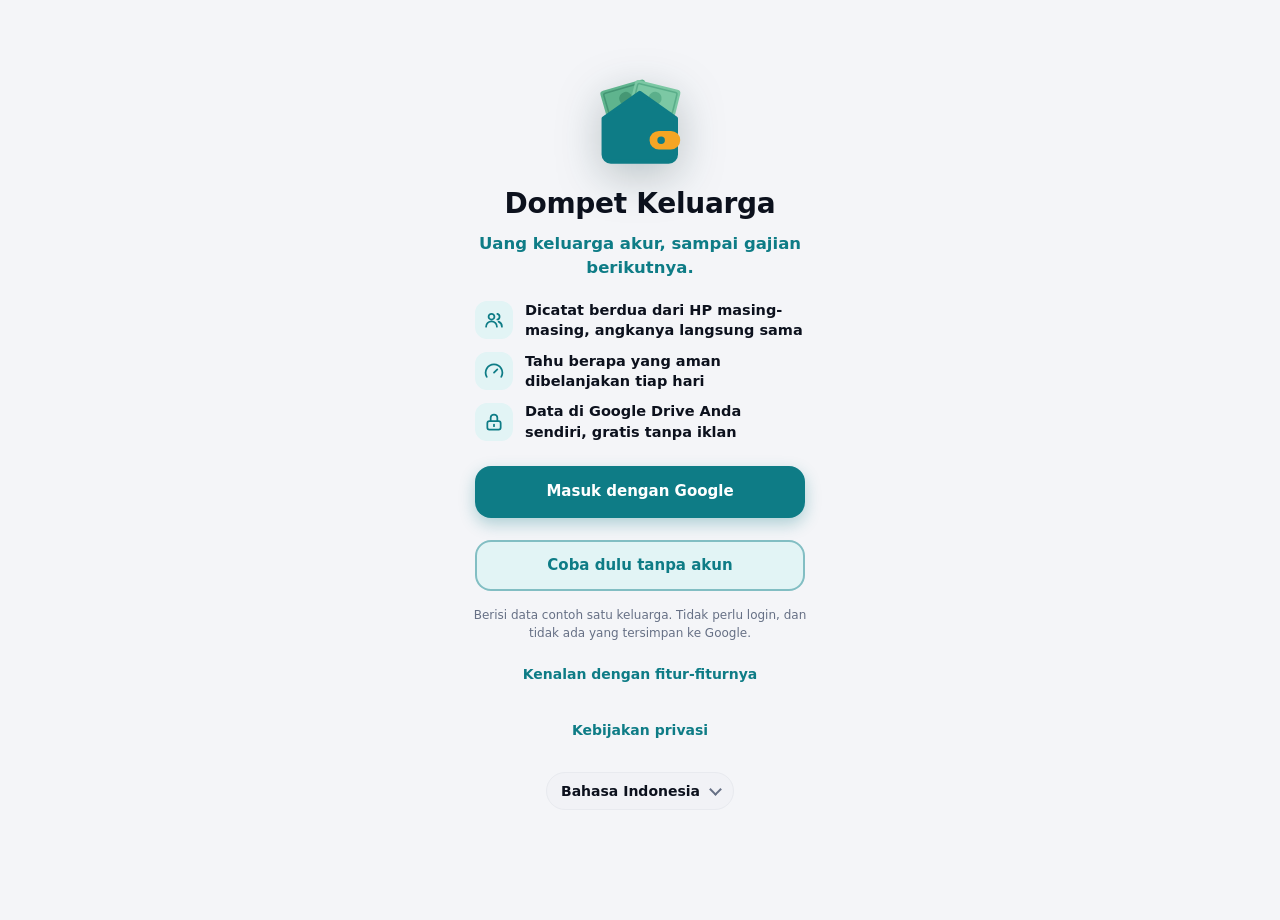
==== commit a3272fe6: "Perbaikan: tema Terang/Gelap dan Tampilan HP yang dipilih kini benar-benar terpasang saat aplikasi d" ====
--- a/web/index.html
+++ b/web/index.html
@@ -5,7 +5,7 @@
     <!-- Lapisan cadangan terhadap XSS: skrip hanya dari situs ini & Google. Kalau isi skrip tema di bawah diubah,
          perbarui hash sha256-nya (lihat docs/PEMILIK.md → Mengembangkan). -->
     <meta http-equiv="Content-Security-Policy" content="default-src 'self';
-      script-src 'self' 'sha256-sZtq8vXQrYJTKII27wSEOr4FVrgXUtl1KyW2w2p0Rfk=' https://accounts.google.com https://apis.google.com https://www.gstatic.com;
+      script-src 'self' 'sha256-KDeCy8UjGT4xDm7F7FlCho1odvP2PKEbHkcXLh3NQPU=' https://accounts.google.com https://apis.google.com https://www.gstatic.com;
       style-src 'self' 'unsafe-inline' https://fonts.googleapis.com https://accounts.google.com https://apis.google.com https://www.gstatic.com;
       font-src 'self' data: https://fonts.gstatic.com;
       img-src 'self' data: blob: https:;
--- a/web/assets/styles.css
+++ b/web/assets/styles.css
@@ -2067,6 +2067,14 @@
 .kotak-harga-emas .baris-rincian:last-of-type { border-bottom: 0; }
 .kotak-harga-emas small { display: block; color: var(--muted); font-size: 12px; }
 .baris-rincian b.masuk { color: var(--masuk); } .baris-rincian b.keluar { color: var(--keluar); }
+/* Kalkulator zakat: ikon info di baris nisab, membuka dasar perhitungannya */
+.info-nisab { display: inline-grid; place-items: center; width: 24px; height: 24px; margin: -4px 0 -4px 2px; padding: 0; border: 0; border-radius: 50%; background: none; color: var(--primary); vertical-align: middle; cursor: pointer; }
+.info-nisab svg.ik { width: 17px; height: 17px; }
+.info-nisab[aria-expanded="true"] { background: var(--primary-soft); }
+.ket-nisab { background: var(--card-2); border-radius: 12px; padding: 4px 12px; margin: 2px 0 8px; font-size: 13px; line-height: 1.5; color: var(--muted); }
+.ket-nisab p { margin: 8px 0; }
+.ket-nisab .rumus { color: var(--text); font-weight: 700; }
+.ket-nisab .sumber-harga:empty { display: none; }
 .ket-riwayat-emas { display: block; font-size: 12px; color: var(--muted); }
 
 /* Riwayat harga barang */
